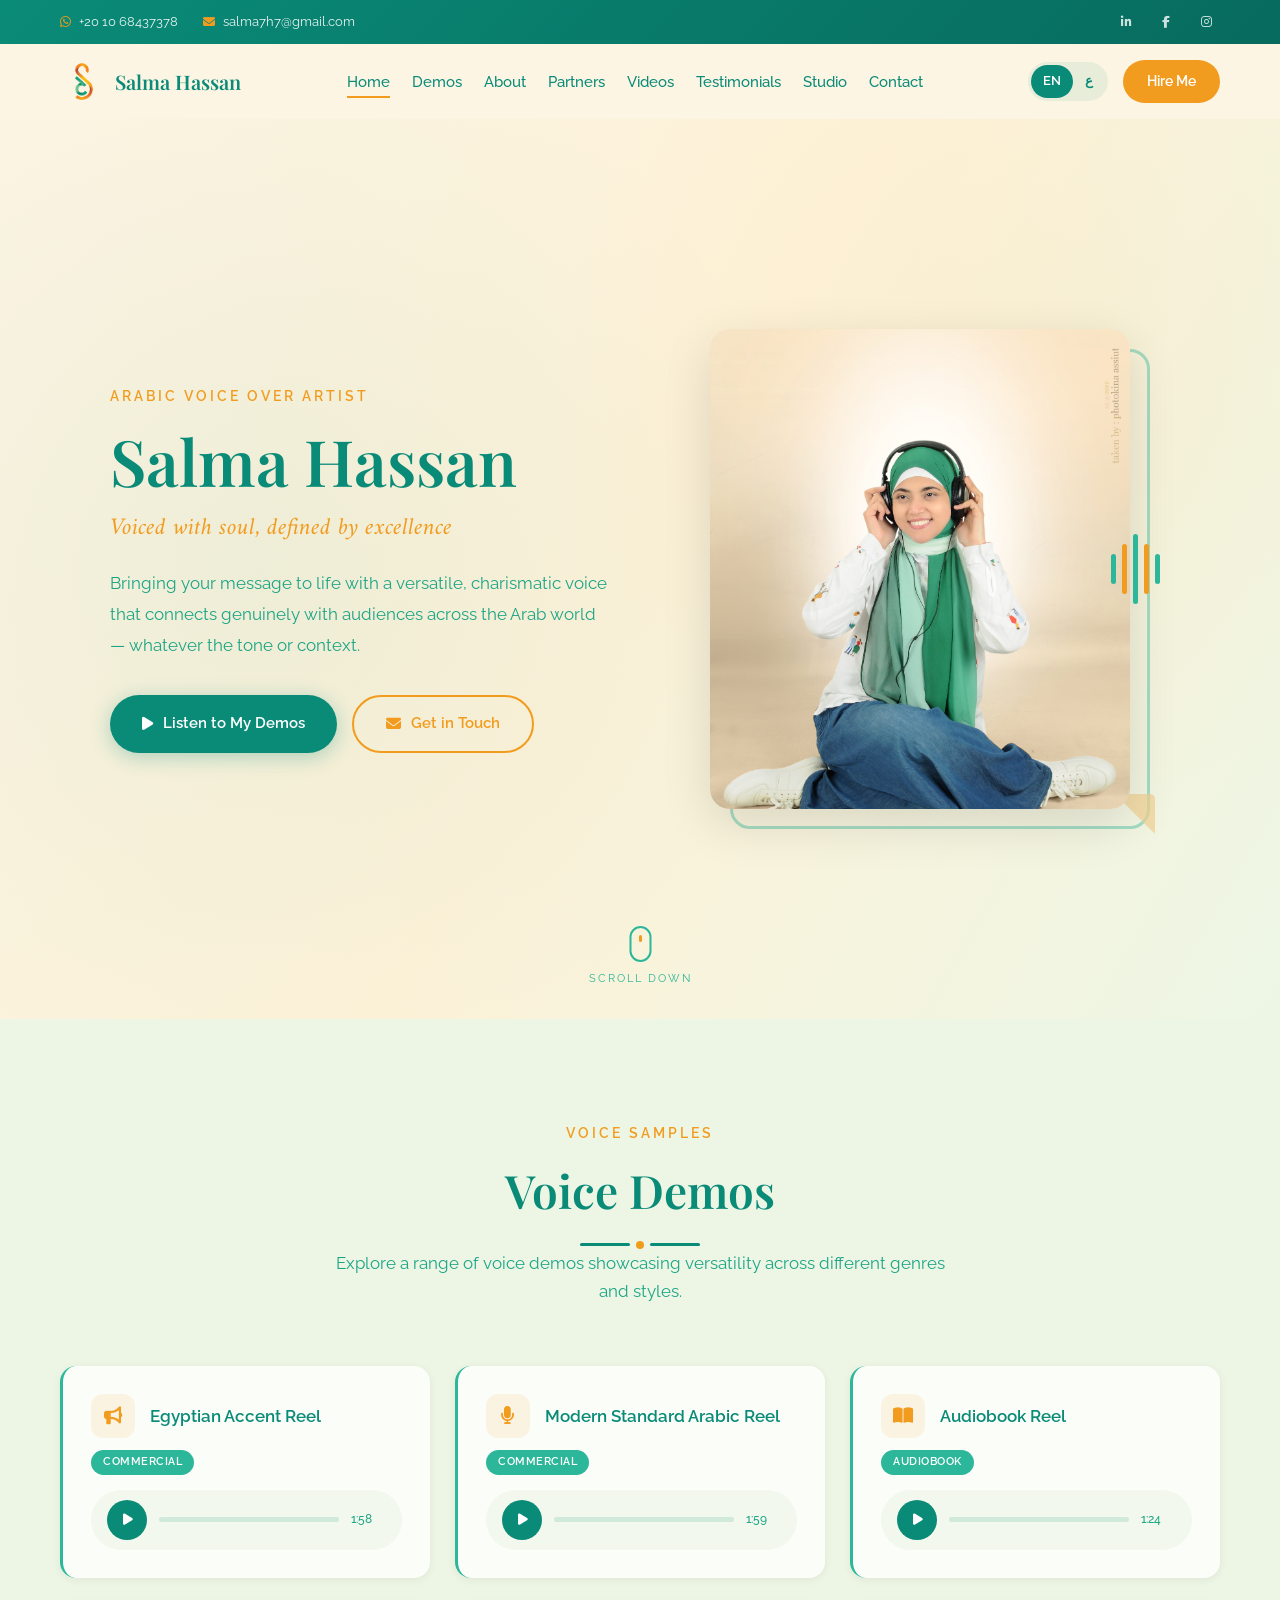
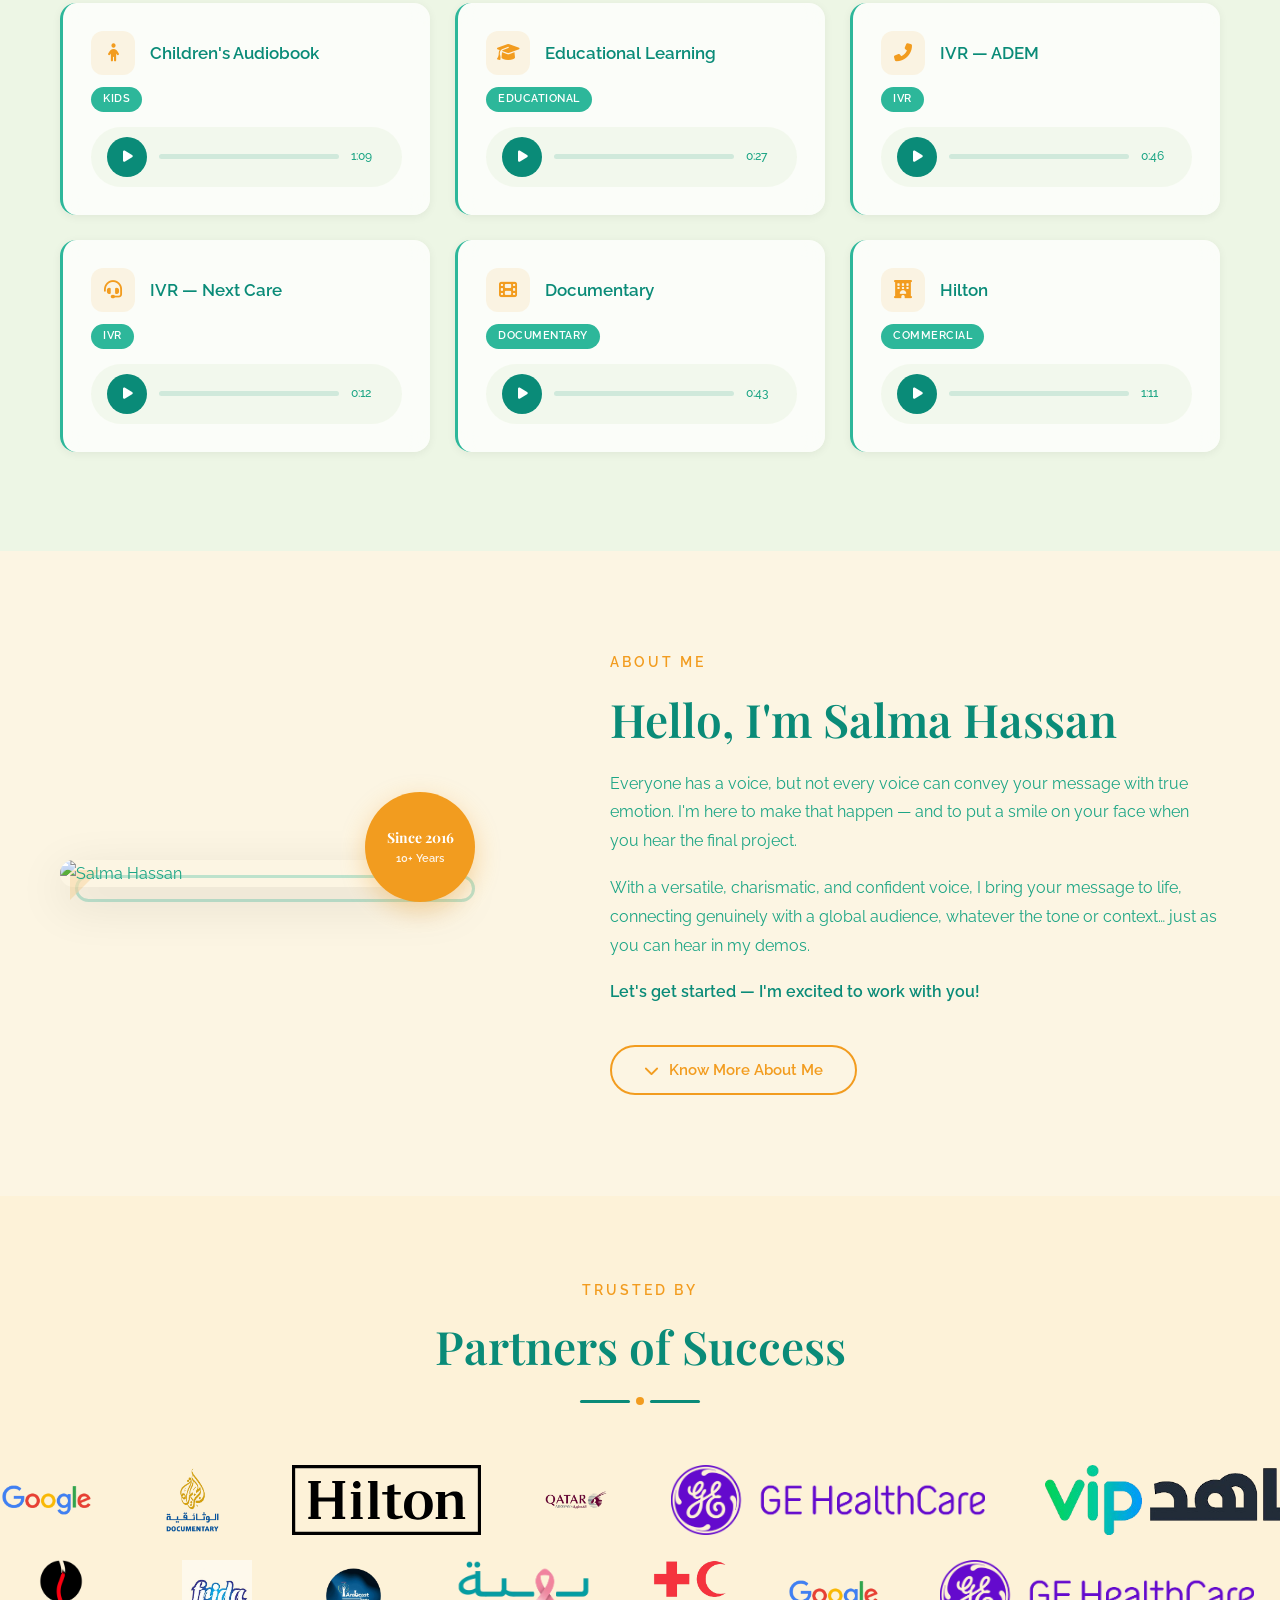
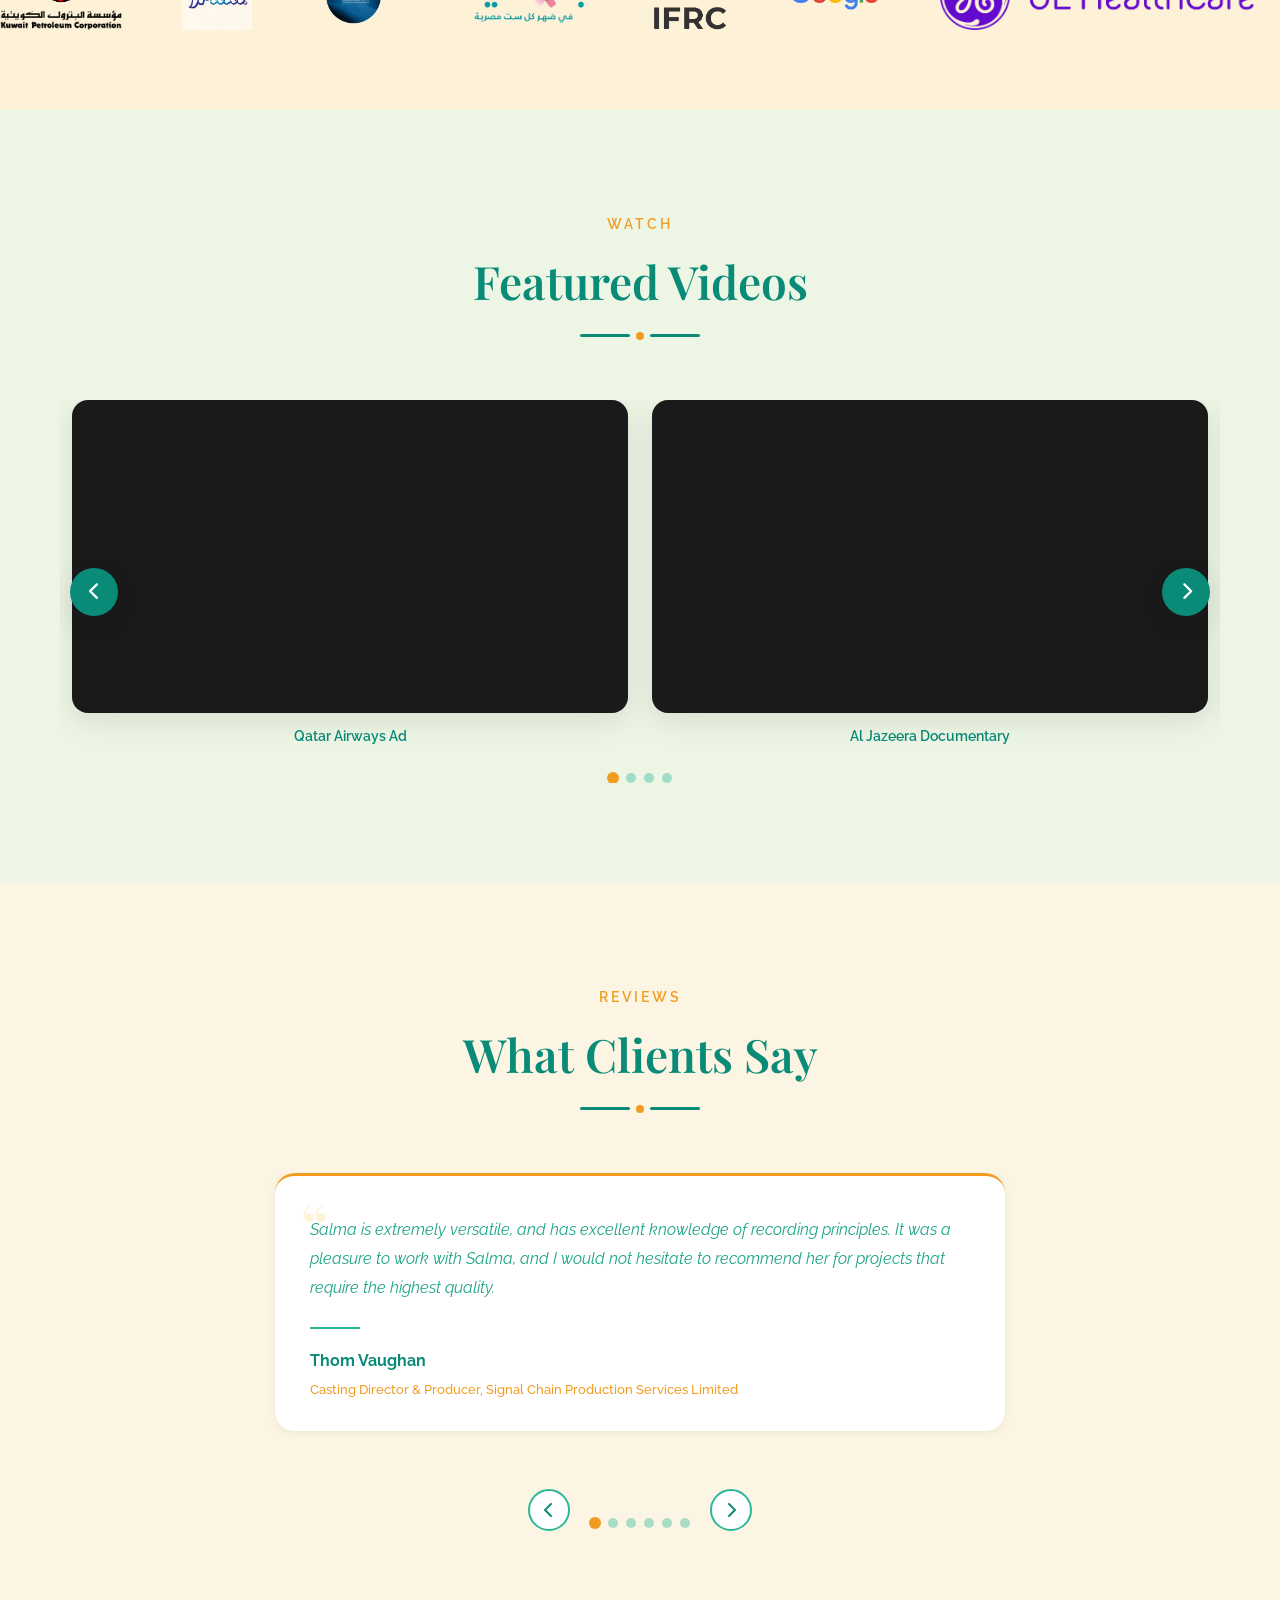
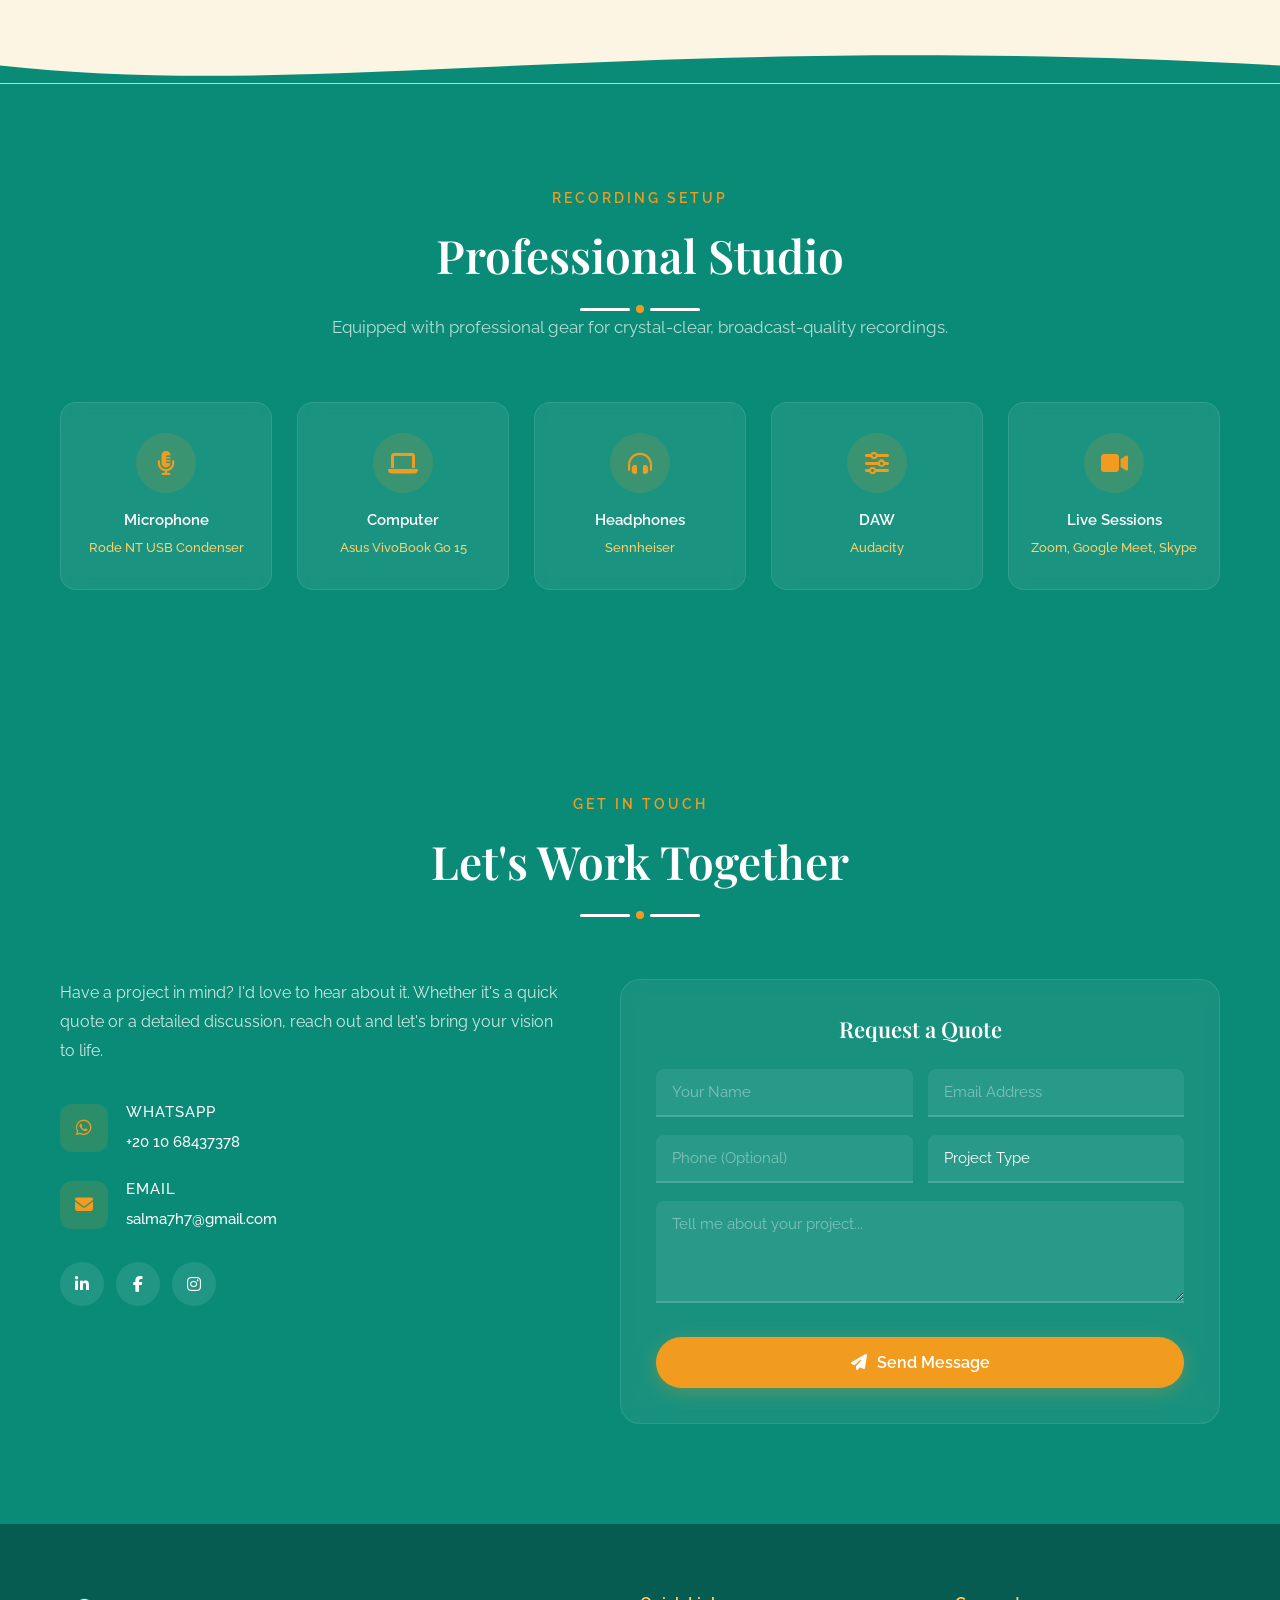
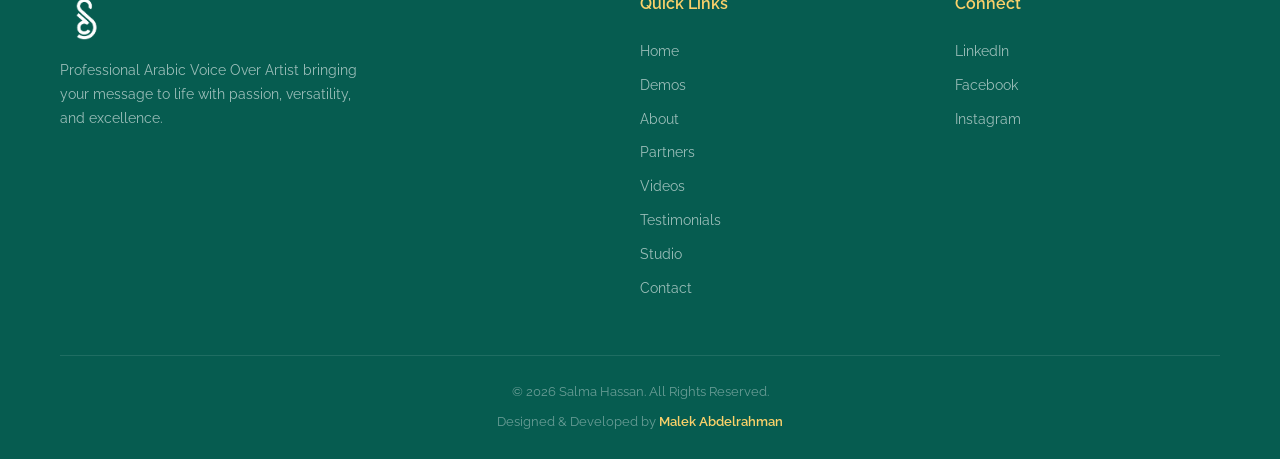
==== index.html @ ce965351 "Update partner logos display order and enhance marquee functionality for improved visual experience." ====
<!DOCTYPE html>
<html lang="en">
<head>
    <meta charset="UTF-8">
    <meta name="viewport" content="width=device-width, initial-scale=1.0">
    <title>Salma Hassan | Arabic Voice Over Artist</title>
    <meta name="description" content="Professional Arabic Voice Over Artist delivering versatile, charismatic recordings for commercials, audiobooks, IVR, e-learning, and more.">
    <link rel="icon" type="image/webp" href="Photos/Logos/Salma Hassan logo transparent webn.webp">
    <link rel="stylesheet" href="css/styles.css">
    <link rel="preconnect" href="https://fonts.googleapis.com">
    <link rel="preconnect" href="https://fonts.gstatic.com" crossorigin>
    <link href="https://fonts.googleapis.com/css2?family=Amiri:wght@400;700&family=Playfair+Display:ital,wght@0,400;0,500;0,600;0,700;1,400&family=Raleway:wght@300;400;500;600;700&display=swap" rel="stylesheet">
    <link rel="stylesheet" href="https://cdnjs.cloudflare.com/ajax/libs/font-awesome/6.5.1/css/all.min.css">
</head>
<body>

    <!-- Top Contact Bar -->
    <div class="top-bar">
        <div class="container top-bar-content">
            <div class="top-bar-left">
                <a href="https://wa.me/201068437378" target="_blank"><i class="fab fa-whatsapp"></i> +20 10 68437378</a>
                <a href="mailto:salma7h7@gmail.com"><i class="fas fa-envelope"></i> salma7h7@gmail.com</a>
            </div>
            <div class="top-bar-right">
                <a href="https://www.linkedin.com/in/salma-hassan-3964a21a2/" target="_blank" class="top-bar-social" aria-label="LinkedIn"><i class="fab fa-linkedin-in"></i></a>
                <a href="https://www.facebook.com/share/18Uwfep24c/" target="_blank" class="top-bar-social" aria-label="Facebook"><i class="fab fa-facebook-f"></i></a>
                <a href="https://www.instagram.com/salma.hassan.v.o?igsh=MW16YW9xbGtrcXVwOQ==" target="_blank" class="top-bar-social" aria-label="Instagram"><i class="fab fa-instagram"></i></a>
            </div>
        </div>
    </div>

    <!-- Navigation -->
    <nav class="navbar" id="navbar">
        <div class="nav-container">
            <a href="#home" class="nav-logo">
                <img src="Photos/Logos/Salma Hassan logo transparent webn.webp" alt="Salma Hassan Logo">
                <span class="nav-logo-name">Salma Hassan</span>
            </a>
            <ul class="nav-links" id="nav-links">
                <li><a href="#home" class="nav-link active">Home</a></li>
                <li><a href="#demos" class="nav-link">Demos</a></li>
                <li><a href="#about" class="nav-link">About</a></li>
                <li><a href="#partners" class="nav-link">Partners</a></li>
                <li><a href="#videos" class="nav-link">Videos</a></li>
                <li><a href="#testimonials" class="nav-link">Testimonials</a></li>
                <li><a href="#studio" class="nav-link">Studio</a></li>
                <li><a href="#contact" class="nav-link">Contact</a></li>
            </ul>
            <div class="nav-right">
                <div class="lang-toggle">
                    <a href="index.html" class="active">EN</a>
                    <a href="index-ar.html">ع</a>
                </div>
                <a href="#contact" class="nav-cta">Hire Me</a>
            </div>
            <button class="mobile-menu-btn" id="mobile-menu-btn" aria-label="Toggle menu">
                <span></span><span></span><span></span>
            </button>
        </div>
    </nav>

    <!-- Hero Section -->
    <section class="hero" id="home">
        <div class="hero-bg-pattern"></div>
        <div class="hero-content">
            <div class="hero-text">
                <p class="hero-subtitle">Arabic Voice Over Artist</p>
                <h1 class="hero-title">Salma Hassan</h1>
                <p class="hero-tagline">Voiced with soul, defined by excellence</p>
                <p class="hero-description">
                    Bringing your message to life with a versatile, charismatic voice that connects genuinely with audiences across the Arab world &mdash; whatever the tone or context.
                </p>
                <div class="hero-cta">
                    <a href="#demos" class="btn btn-primary"><i class="fas fa-play"></i> Listen to My Demos</a>
                    <a href="#contact" class="btn btn-secondary"><i class="fas fa-envelope"></i> Get in Touch</a>
                </div>
            </div>
            <div class="hero-visual">
                <div class="hero-image-container">
                    <div class="hero-photo-frame"></div>
                    <div class="hero-photo-wrapper">
                        <img src="Photos/Photo%20session%202021/Salma%202021%20(2).JPG" alt="Salma Hassan - Voice Over Artist" class="hero-photo">
                    </div>
                    <div class="wave-bars">
                        <div class="wave-bar"></div>
                        <div class="wave-bar"></div>
                        <div class="wave-bar"></div>
                        <div class="wave-bar"></div>
                        <div class="wave-bar"></div>
                    </div>
                </div>
            </div>
        </div>
        <div class="scroll-indicator">
            <div class="mouse"><div class="mouse-wheel"></div></div>
            <span>Scroll Down</span>
        </div>
    </section>

    <!-- Demos Section -->
    <section class="demos" id="demos">
        <div class="container">
            <div class="section-header">
                <span class="section-tag">Voice Samples</span>
                <h2 class="section-title">Voice Demos</h2>
                <div class="section-title-underline"><span class="line"></span><span class="dot"></span><span class="line"></span></div>
                <p class="section-description">Explore a range of voice demos showcasing versatility across different genres and styles.</p>
            </div>

            <div class="demos-grid">
                <!-- Egyptian Accent Reel -->
                <div class="demo-card animate-on-scroll">
                    <div class="demo-card-header">
                        <div class="demo-icon"><i class="fas fa-bullhorn"></i></div>
                        <h3>Egyptian Accent Reel</h3>
                    </div>
                    <span class="demo-tag">Commercial</span>
                    <div class="audio-player" data-src="Audios/Salma%20Hassan-Egyptian%20accent%20reel.mp3">
                        <button class="play-btn" aria-label="Play"><i class="fas fa-play"></i></button>
                        <div class="progress-container"><div class="progress-bar"></div></div>
                        <span class="duration">0:00</span>
                    </div>
                </div>

                <!-- Modern Standard Arabic Reel -->
                <div class="demo-card animate-on-scroll">
                    <div class="demo-card-header">
                        <div class="demo-icon"><i class="fas fa-microphone"></i></div>
                        <h3>Modern Standard Arabic Reel</h3>
                    </div>
                    <span class="demo-tag">Commercial</span>
                    <div class="audio-player" data-src="Audios/Salma%20Hassan-modern%20standard%20reel%20.mp3">
                        <button class="play-btn" aria-label="Play"><i class="fas fa-play"></i></button>
                        <div class="progress-container"><div class="progress-bar"></div></div>
                        <span class="duration">0:00</span>
                    </div>
                </div>

                <!-- Audiobook Reel -->
                <div class="demo-card animate-on-scroll">
                    <div class="demo-card-header">
                        <div class="demo-icon"><i class="fas fa-book-open"></i></div>
                        <h3>Audiobook Reel</h3>
                    </div>
                    <span class="demo-tag">Audiobook</span>
                    <div class="audio-player" data-src="Audios/audiobooks%20reel-100.mp3">
                        <button class="play-btn" aria-label="Play"><i class="fas fa-play"></i></button>
                        <div class="progress-container"><div class="progress-bar"></div></div>
                        <span class="duration">0:00</span>
                    </div>
                </div>

                <!-- Children's Audiobook -->
                <div class="demo-card animate-on-scroll">
                    <div class="demo-card-header">
                        <div class="demo-icon"><i class="fas fa-child"></i></div>
                        <h3>Children's Audiobook</h3>
                    </div>
                    <span class="demo-tag">Kids</span>
                    <div class="audio-player" data-src="Audios/Childrens%20Audiobook%20Demo.mp3">
                        <button class="play-btn" aria-label="Play"><i class="fas fa-play"></i></button>
                        <div class="progress-container"><div class="progress-bar"></div></div>
                        <span class="duration">0:00</span>
                    </div>
                </div>

                <!-- E-Learning -->
                <div class="demo-card animate-on-scroll">
                    <div class="demo-card-header">
                        <div class="demo-icon"><i class="fas fa-graduation-cap"></i></div>
                        <h3>Educational Learning</h3>
                    </div>
                    <span class="demo-tag">Educational</span>
                    <div class="audio-player" data-src="Audios/e.learning%20panda.mp3">
                        <button class="play-btn" aria-label="Play"><i class="fas fa-play"></i></button>
                        <div class="progress-container"><div class="progress-bar"></div></div>
                        <span class="duration">0:00</span>
                    </div>
                </div>

                <!-- IVR - ADEM -->
                <div class="demo-card animate-on-scroll">
                    <div class="demo-card-header">
                        <div class="demo-icon"><i class="fas fa-phone-alt"></i></div>
                        <h3>IVR &mdash; ADEM</h3>
                    </div>
                    <span class="demo-tag">IVR</span>
                    <div class="audio-player" data-src="Audios/adem%20ivr-A.mp3">
                        <button class="play-btn" aria-label="Play"><i class="fas fa-play"></i></button>
                        <div class="progress-container"><div class="progress-bar"></div></div>
                        <span class="duration">0:00</span>
                    </div>
                </div>

                <!-- IVR - Next Care -->
                <div class="demo-card animate-on-scroll">
                    <div class="demo-card-header">
                        <div class="demo-icon"><i class="fas fa-headset"></i></div>
                        <h3>IVR &mdash; Next Care</h3>
                    </div>
                    <span class="demo-tag">IVR</span>
                    <div class="audio-player" data-src="Audios/ivr%20next%20care.mp3">
                        <button class="play-btn" aria-label="Play"><i class="fas fa-play"></i></button>
                        <div class="progress-container"><div class="progress-bar"></div></div>
                        <span class="duration">0:00</span>
                    </div>
                </div>

                <!-- Documentary -->
                <div class="demo-card animate-on-scroll">
                    <div class="demo-card-header">
                        <div class="demo-icon"><i class="fas fa-film"></i></div>
                        <h3>Documentary</h3>
                    </div>
                    <span class="demo-tag">Documentary</span>
                    <div class="audio-player" data-src="Audios/Documentary.mp3">
                        <button class="play-btn" aria-label="Play"><i class="fas fa-play"></i></button>
                        <div class="progress-container"><div class="progress-bar"></div></div>
                        <span class="duration">0:00</span>
                    </div>
                </div>

                <!-- Hilton -->
                <div class="demo-card animate-on-scroll">
                    <div class="demo-card-header">
                        <div class="demo-icon"><i class="fas fa-hotel"></i></div>
                        <h3>Hilton</h3>
                    </div>
                    <span class="demo-tag">Commercial</span>
                    <div class="audio-player" data-src="Audios/Hilton.mp3">
                        <button class="play-btn" aria-label="Play"><i class="fas fa-play"></i></button>
                        <div class="progress-container"><div class="progress-bar"></div></div>
                        <span class="duration">0:00</span>
                    </div>
                </div>
            </div>
        </div>
    </section>

    <!-- About Section -->
    <section class="about" id="about">
        <div class="container">
            <div class="about-grid">
                <div class="about-image animate-on-scroll">
                    <div class="about-image-wrapper">
                        <div class="about-frame"></div>
                        <img src="Photos/Photo%20session%202021/Salma%202021%20(1).JPG" alt="Salma Hassan" class="about-photo">
                        <div class="experience-badge">
                            <span class="years">Since 2016</span>
                            <span class="text">10+ Years</span>
                        </div>
                    </div>
                </div>
                <div class="about-content animate-on-scroll">
                    <span class="section-tag">About Me</span>
                    <h2 class="section-title">Hello, I'm Salma Hassan</h2>
                    <p class="about-text">
                        Everyone has a voice, but not every voice can convey your message with true emotion. I'm here to make that happen &mdash; and to put a smile on your face when you hear the final project.
                    </p>
                    <p class="about-text">
                        With a versatile, charismatic, and confident voice, I bring your message to life, connecting genuinely with a global audience, whatever the tone or context&hellip; just as you can hear in my demos.
                    </p>
                    <p class="about-text" style="font-weight:600; color: var(--teal-dark);">
                        Let's get started &mdash; I'm excited to work with you!
                    </p>

                    <div class="about-more-content">
                        <p class="about-text">
                            Hello! Thanks for stopping by. Let me share a little about my journey in Voice Over.
                        </p>
                        <p class="about-text">
                            For me, voiceover has never been just a job &mdash; it's been a passion and obsession since childhood. I practiced everywhere: at home, at school, on the street talking to myself, imagining reading ad scripts, or being a news anchor.
                        </p>
                        <p class="about-text">
                            Over the years, I took deliberate steps to turn my passion into a profession. Despite challenges, in 2016 I finally made it &mdash; my passion became my full-time career, and I began my journey as a professional voiceover artist.
                        </p>
                        <p class="about-text">
                            Since then, I've worked on a wide range of projects, including advertisements, audiobooks, TTS, IVR, animation, e-learning, and more. I've had the honor of collaborating with major international and local brands &mdash; and the journey continues!
                        </p>
                        <p class="about-text">
                            When we collaborate, you can trust that every project is crafted with passion and love, because what we do with heart is always the best.
                        </p>
                    </div>

                    <button class="btn btn-secondary btn-know-more">
                        <i class="fas fa-chevron-down"></i>
                        <span>Know More About Me</span>
                    </button>
                </div>
            </div>
        </div>
    </section>

    <!-- Partners Section -->
    <section class="partners" id="partners">
        <div class="container">
            <div class="section-header">
                <span class="section-tag">Trusted By</span>
                <h2 class="section-title">Partners of Success</h2>
                <div class="section-title-underline"><span class="line"></span><span class="dot"></span><span class="line"></span></div>
            </div>
        </div>
        <div class="partners-track-wrapper">
            <div class="partners-track">
                <img src="Photos/Partners%20Logos/google.png" alt="Google" class="partner-logo">
                <img src="Photos/Partners%20Logos/al-jazeera-documentary-logo.png" alt="Al Jazeera" class="partner-logo">
                <img src="Photos/Partners%20Logos/Hilton_Worldwide_logo.svg" alt="Hilton" class="partner-logo">
                <img src="Photos/Partners%20Logos/qatar%20airway.png" alt="Qatar Airways" class="partner-logo">
                <img src="Photos/Partners%20Logos/GE_HealthCare_logo_2023.png" alt="GE HealthCare" class="partner-logo">
                <img src="Photos/Partners%20Logos/shahid%20vip.png" alt="Shahid VIP" class="partner-logo">
                <img src="Photos/Partners%20Logos/storytel.png" alt="Storytel" class="partner-logo">
                <img src="Photos/Partners%20Logos/IFRC_logo_2020.png" alt="IFRC" class="partner-logo">
                <img src="Photos/Partners%20Logos/Cemex_logo.svg.png" alt="Cemex" class="partner-logo">
                <img src="Photos/Partners%20Logos/Kuwait_Petroleum_Corporation_Logo.svg.png" alt="Kuwait Petroleum" class="partner-logo">
                <img src="Photos/Partners%20Logos/Jarir_Bookstore_Logo.svg.png" alt="Jarir Bookstore" class="partner-logo">
                <img src="Photos/Partners%20Logos/saudi%20germany%20hospital.png" alt="Saudi German Hospital" class="partner-logo">
                <img src="Photos/Partners%20Logos/baheya.webp" alt="Baheya" class="partner-logo">
                <img src="Photos/Partners%20Logos/frida.png" alt="Frida" class="partner-logo">
                <img src="Photos/Partners%20Logos/noory-books-promo-code-logo-png-new.png" alt="Noory Books" class="partner-logo">
                <img src="Photos/Partners%20Logos/abgad.jpg" alt="ABGAD" class="partner-logo">
                <img src="Photos/Partners%20Logos/Alburouj.jpeg" alt="Al Burouj" class="partner-logo">
                <img src="Photos/Partners%20Logos/Aliaa.png" alt="Aliaa" class="partner-logo">
                <img src="Photos/Partners%20Logos/Arabcast.png" alt="Arabcast" class="partner-logo">
                <!-- Duplicate for seamless loop -->
                <img src="Photos/Partners%20Logos/google.png" alt="Google" class="partner-logo">
                <img src="Photos/Partners%20Logos/al-jazeera-documentary-logo.png" alt="Al Jazeera" class="partner-logo">
                <img src="Photos/Partners%20Logos/Hilton_Worldwide_logo.svg" alt="Hilton" class="partner-logo">
                <img src="Photos/Partners%20Logos/qatar%20airway.png" alt="Qatar Airways" class="partner-logo">
                <img src="Photos/Partners%20Logos/GE_HealthCare_logo_2023.png" alt="GE HealthCare" class="partner-logo">
                <img src="Photos/Partners%20Logos/shahid%20vip.png" alt="Shahid VIP" class="partner-logo">
                <img src="Photos/Partners%20Logos/storytel.png" alt="Storytel" class="partner-logo">
                <img src="Photos/Partners%20Logos/IFRC_logo_2020.png" alt="IFRC" class="partner-logo">
                <img src="Photos/Partners%20Logos/Cemex_logo.svg.png" alt="Cemex" class="partner-logo">
                <img src="Photos/Partners%20Logos/Kuwait_Petroleum_Corporation_Logo.svg.png" alt="Kuwait Petroleum" class="partner-logo">
                <img src="Photos/Partners%20Logos/Jarir_Bookstore_Logo.svg.png" alt="Jarir Bookstore" class="partner-logo">
                <img src="Photos/Partners%20Logos/saudi%20germany%20hospital.png" alt="Saudi German Hospital" class="partner-logo">
                <img src="Photos/Partners%20Logos/baheya.webp" alt="Baheya" class="partner-logo">
                <img src="Photos/Partners%20Logos/frida.png" alt="Frida" class="partner-logo">
                <img src="Photos/Partners%20Logos/noory-books-promo-code-logo-png-new.png" alt="Noory Books" class="partner-logo">
                <img src="Photos/Partners%20Logos/abgad.jpg" alt="ABGAD" class="partner-logo">
                <img src="Photos/Partners%20Logos/Alburouj.jpeg" alt="Al Burouj" class="partner-logo">
                <img src="Photos/Partners%20Logos/Aliaa.png" alt="Aliaa" class="partner-logo">
                <img src="Photos/Partners%20Logos/Arabcast.png" alt="Arabcast" class="partner-logo">
            </div>
        </div>
        <div class="partners-track-wrapper" style="margin-top:25px;">
            <div class="partners-track partners-track-reverse">
                <!-- Rotated order so both rows show different logos at once -->
                <img src="Photos/Partners%20Logos/Cemex_logo.svg.png" alt="Cemex" class="partner-logo">
                <img src="Photos/Partners%20Logos/Kuwait_Petroleum_Corporation_Logo.svg.png" alt="Kuwait Petroleum" class="partner-logo">
                <img src="Photos/Partners%20Logos/Jarir_Bookstore_Logo.svg.png" alt="Jarir Bookstore" class="partner-logo">
                <img src="Photos/Partners%20Logos/saudi%20germany%20hospital.png" alt="Saudi German Hospital" class="partner-logo">
                <img src="Photos/Partners%20Logos/baheya.webp" alt="Baheya" class="partner-logo">
                <img src="Photos/Partners%20Logos/frida.png" alt="Frida" class="partner-logo">
                <img src="Photos/Partners%20Logos/noory-books-promo-code-logo-png-new.png" alt="Noory Books" class="partner-logo">
                <img src="Photos/Partners%20Logos/abgad.jpg" alt="ABGAD" class="partner-logo">
                <img src="Photos/Partners%20Logos/Alburouj.jpeg" alt="Al Burouj" class="partner-logo">
                <img src="Photos/Partners%20Logos/Aliaa.png" alt="Aliaa" class="partner-logo">
                <img src="Photos/Partners%20Logos/Arabcast.png" alt="Arabcast" class="partner-logo">
                <img src="Photos/Partners%20Logos/google.png" alt="Google" class="partner-logo">
                <img src="Photos/Partners%20Logos/al-jazeera-documentary-logo.png" alt="Al Jazeera" class="partner-logo">
                <img src="Photos/Partners%20Logos/Hilton_Worldwide_logo.svg" alt="Hilton" class="partner-logo">
                <img src="Photos/Partners%20Logos/qatar%20airway.png" alt="Qatar Airways" class="partner-logo">
                <img src="Photos/Partners%20Logos/GE_HealthCare_logo_2023.png" alt="GE HealthCare" class="partner-logo">
                <img src="Photos/Partners%20Logos/shahid%20vip.png" alt="Shahid VIP" class="partner-logo">
                <img src="Photos/Partners%20Logos/storytel.png" alt="Storytel" class="partner-logo">
                <img src="Photos/Partners%20Logos/IFRC_logo_2020.png" alt="IFRC" class="partner-logo">
                <!-- Duplicate -->
                <img src="Photos/Partners%20Logos/Cemex_logo.svg.png" alt="Cemex" class="partner-logo">
                <img src="Photos/Partners%20Logos/Kuwait_Petroleum_Corporation_Logo.svg.png" alt="Kuwait Petroleum" class="partner-logo">
                <img src="Photos/Partners%20Logos/Jarir_Bookstore_Logo.svg.png" alt="Jarir Bookstore" class="partner-logo">
                <img src="Photos/Partners%20Logos/saudi%20germany%20hospital.png" alt="Saudi German Hospital" class="partner-logo">
                <img src="Photos/Partners%20Logos/baheya.webp" alt="Baheya" class="partner-logo">
                <img src="Photos/Partners%20Logos/frida.png" alt="Frida" class="partner-logo">
                <img src="Photos/Partners%20Logos/noory-books-promo-code-logo-png-new.png" alt="Noory Books" class="partner-logo">
                <img src="Photos/Partners%20Logos/abgad.jpg" alt="ABGAD" class="partner-logo">
                <img src="Photos/Partners%20Logos/Alburouj.jpeg" alt="Al Burouj" class="partner-logo">
                <img src="Photos/Partners%20Logos/Aliaa.png" alt="Aliaa" class="partner-logo">
                <img src="Photos/Partners%20Logos/Arabcast.png" alt="Arabcast" class="partner-logo">
                <img src="Photos/Partners%20Logos/google.png" alt="Google" class="partner-logo">
                <img src="Photos/Partners%20Logos/al-jazeera-documentary-logo.png" alt="Al Jazeera" class="partner-logo">
                <img src="Photos/Partners%20Logos/Hilton_Worldwide_logo.svg" alt="Hilton" class="partner-logo">
                <img src="Photos/Partners%20Logos/qatar%20airway.png" alt="Qatar Airways" class="partner-logo">
                <img src="Photos/Partners%20Logos/GE_HealthCare_logo_2023.png" alt="GE HealthCare" class="partner-logo">
                <img src="Photos/Partners%20Logos/shahid%20vip.png" alt="Shahid VIP" class="partner-logo">
                <img src="Photos/Partners%20Logos/storytel.png" alt="Storytel" class="partner-logo">
                <img src="Photos/Partners%20Logos/IFRC_logo_2020.png" alt="IFRC" class="partner-logo">
            </div>
        </div>
    </section>

    <!-- Videos Section -->
    <section class="videos" id="videos">
        <div class="container">
            <div class="section-header">
                <span class="section-tag">Watch</span>
                <h2 class="section-title">Featured Videos</h2>
                <div class="section-title-underline"><span class="line"></span><span class="dot"></span><span class="line"></span></div>
            </div>

            <div class="video-carousel">
                <div class="video-carousel-track">
                    <div class="video-slide">
                        <div class="video-wrapper"><iframe src="https://www.youtube.com/embed/AIhhcnn_bWg" title="Qatar Airways Ad" allow="accelerometer; autoplay; clipboard-write; encrypted-media; gyroscope; picture-in-picture" allowfullscreen></iframe></div>
                        <p class="video-title">Qatar Airways Ad</p>
                    </div>
                    <div class="video-slide">
                        <div class="video-wrapper"><iframe src="https://www.youtube.com/embed/2ky1parJb24" title="Al Jazeera Documentary" allow="accelerometer; autoplay; clipboard-write; encrypted-media; gyroscope; picture-in-picture" allowfullscreen></iframe></div>
                        <p class="video-title">Al Jazeera Documentary</p>
                    </div>
                    <div class="video-slide">
                        <div class="video-wrapper"><iframe src="https://www.youtube.com/embed/jszeJOA5jzE" title="Egypt Healthcare Ad" allow="accelerometer; autoplay; clipboard-write; encrypted-media; gyroscope; picture-in-picture" allowfullscreen></iframe></div>
                        <p class="video-title">Egypt Healthcare Ad</p>
                    </div>
                    <div class="video-slide">
                        <div class="video-wrapper"><iframe src="https://www.youtube.com/embed/BLI_-acqqZc" title="Saudi German Hospital Ad" allow="accelerometer; autoplay; clipboard-write; encrypted-media; gyroscope; picture-in-picture" allowfullscreen></iframe></div>
                        <p class="video-title">Saudi German Hospital Ad</p>
                    </div>
                    <div class="video-slide">
                        <div class="video-wrapper"><iframe src="https://www.youtube.com/embed/0G9-hmQoW1c" title="Frida Ad" allow="accelerometer; autoplay; clipboard-write; encrypted-media; gyroscope; picture-in-picture" allowfullscreen></iframe></div>
                        <p class="video-title">Frida Ad</p>
                    </div>
                    <div class="video-slide">
                        <div class="video-wrapper"><iframe src="https://www.youtube.com/embed/zfyzoABon4I" title="CEMEX Ad" allow="accelerometer; autoplay; clipboard-write; encrypted-media; gyroscope; picture-in-picture" allowfullscreen></iframe></div>
                        <p class="video-title">CEMEX Ad</p>
                    </div>
                    <div class="video-slide">
                        <div class="video-wrapper"><iframe src="https://www.youtube.com/embed/lE1j2lV2Thk" title="Bahia Org. Ad" allow="accelerometer; autoplay; clipboard-write; encrypted-media; gyroscope; picture-in-picture" allowfullscreen></iframe></div>
                        <p class="video-title">Bahia Org. Ad</p>
                    </div>
                    <div class="video-slide">
                        <div class="video-wrapper"><iframe src="https://www.youtube.com/embed/GdQX8XdrbKg" title="Noor in Tayebeen Village" allow="accelerometer; autoplay; clipboard-write; encrypted-media; gyroscope; picture-in-picture" allowfullscreen></iframe></div>
                        <p class="video-title">Noor in Tayebeen Village</p>
                    </div>
                </div>
                <button class="carousel-arrow prev" aria-label="Previous"><i class="fas fa-chevron-left"></i></button>
                <button class="carousel-arrow next" aria-label="Next"><i class="fas fa-chevron-right"></i></button>
                <div class="carousel-dots"></div>
            </div>
        </div>
    </section>

    <!-- Testimonials Section -->
    <section class="testimonials" id="testimonials">
        <div class="container">
            <div class="section-header">
                <span class="section-tag">Reviews</span>
                <h2 class="section-title">What Clients Say</h2>
                <div class="section-title-underline"><span class="line"></span><span class="dot"></span><span class="line"></span></div>
            </div>

            <div class="testimonial-carousel">
                <div class="testimonial-track">
                    <div class="testimonial-slide">
                        <div class="testimonial-card">
                            <span class="testimonial-quote">&ldquo;</span>
                            <p class="testimonial-text">Salma is extremely versatile, and has excellent knowledge of recording principles. It was a pleasure to work with Salma, and I would not hesitate to recommend her for projects that require the highest quality.</p>
                            <div class="testimonial-divider"></div>
                            <p class="testimonial-author">Thom Vaughan</p>
                            <p class="testimonial-role">Casting Director &amp; Producer, Signal Chain Production Services Limited</p>
                        </div>
                    </div>
                    <div class="testimonial-slide">
                        <div class="testimonial-card">
                            <span class="testimonial-quote">&ldquo;</span>
                            <p class="testimonial-text">I had the pleasure of working with Miss Salma Hassan on an extensive Arabic voiceover project. Salma showed a fantastic professional approach to this high calibre project. She was always on time, always well prepared. I can wholeheartedly recommend Salma for any voice over projects.</p>
                            <div class="testimonial-divider"></div>
                            <p class="testimonial-author">Camilla Grevstad Laxton</p>
                            <p class="testimonial-role">Company Director &amp; Audio Producer</p>
                        </div>
                    </div>
                    <div class="testimonial-slide">
                        <div class="testimonial-card">
                            <span class="testimonial-quote">&ldquo;</span>
                            <p class="testimonial-text">Working with Salma is a true luxury within reach. She recorded projects for us for the Hilton Hotels Business Program, and other well known brands, and her level of professionalism and commitment has been excellent. Her performances are always fast, flawless, and of high vocal and technical quality. Working with Salma is synonymous with success!</p>
                            <div class="testimonial-divider"></div>
                            <p class="testimonial-author">Dani Carrasco</p>
                            <p class="testimonial-role">CEO at DVO</p>
                        </div>
                    </div>
                    <div class="testimonial-slide">
                        <div class="testimonial-card">
                            <span class="testimonial-quote">&ldquo;</span>
                            <p class="testimonial-text">We had a wonderful and special experience with the creative narrator Salma Hassan. Salma is distinguished by professional and high service, splendid performance, the beauty of voice and quality, the ability to change voices, and interesting interaction with texts.</p>
                            <div class="testimonial-divider"></div>
                            <p class="testimonial-author">Abbas Abbas</p>
                            <p class="testimonial-role">Founder &amp; General Manager, Arab Cast Library</p>
                        </div>
                    </div>
                    <div class="testimonial-slide">
                        <div class="testimonial-card">
                            <span class="testimonial-quote">&ldquo;</span>
                            <p class="testimonial-text">I'm very pleased to work with a great voice over talent such as Salma. She is very professional with an amazing voice. I'm completely satisfied with the final output.</p>
                            <div class="testimonial-divider"></div>
                            <p class="testimonial-author">Mohammed Kamal</p>
                            <p class="testimonial-role">CEO &amp; Founder, Creatova</p>
                        </div>
                    </div>
                    <div class="testimonial-slide">
                        <div class="testimonial-card">
                            <span class="testimonial-quote">&ldquo;</span>
                            <p class="testimonial-text">She is always on time, with her unending enthusiasm, her passion rising like the waves of the sea. Salma is very professional and committed, I worked with her more than once, and she never let me down either in quality or timing.</p>
                            <div class="testimonial-divider"></div>
                            <p class="testimonial-author">Mahmoud Juma Al-Areni</p>
                            <p class="testimonial-role">Advertising Writer &amp; Director</p>
                        </div>
                    </div>
                </div>
            </div>
            <div class="testimonial-nav">
                <button class="testimonial-arrow prev-test" aria-label="Previous"><i class="fas fa-chevron-left"></i></button>
                <div class="carousel-dots"></div>
                <button class="testimonial-arrow next-test" aria-label="Next"><i class="fas fa-chevron-right"></i></button>
            </div>
        </div>
    </section>

    <!-- Studio Section -->
    <svg class="wave-divider" viewBox="0 0 1440 60" preserveAspectRatio="none" xmlns="http://www.w3.org/2000/svg"><path d="M0,40 C360,80 720,0 1440,40 L1440,60 L0,60 Z" fill="#0A8B78"/></svg>
    <section class="studio" id="studio">
        <div class="container">
            <div class="section-header">
                <span class="section-tag">Recording Setup</span>
                <h2 class="section-title">Professional Studio</h2>
                <div class="section-title-underline"><span class="line" style="background:var(--white)"></span><span class="dot"></span><span class="line" style="background:var(--white)"></span></div>
                <p class="section-description">Equipped with professional gear for crystal-clear, broadcast-quality recordings.</p>
            </div>
            <div class="studio-grid">
                <div class="studio-card animate-on-scroll">
                    <div class="studio-card-icon"><i class="fas fa-microphone-alt"></i></div>
                    <h4>Microphone</h4>
                    <p>Rode NT USB Condenser</p>
                </div>
                <div class="studio-card animate-on-scroll">
                    <div class="studio-card-icon"><i class="fas fa-laptop"></i></div>
                    <h4>Computer</h4>
                    <p>Asus VivoBook Go 15</p>
                </div>
                <div class="studio-card animate-on-scroll">
                    <div class="studio-card-icon"><i class="fas fa-headphones-alt"></i></div>
                    <h4>Headphones</h4>
                    <p>Sennheiser</p>
                </div>
                <div class="studio-card animate-on-scroll">
                    <div class="studio-card-icon"><i class="fas fa-sliders-h"></i></div>
                    <h4>DAW</h4>
                    <p>Audacity</p>
                </div>
                <div class="studio-card animate-on-scroll">
                    <div class="studio-card-icon"><i class="fas fa-video"></i></div>
                    <h4>Live Sessions</h4>
                    <p>Zoom, Google Meet, Skype</p>
                </div>
            </div>
        </div>
    </section>
    <!-- Contact Section -->
    <section class="contact" id="contact">
        <div class="container">
            <div class="section-header">
                <span class="section-tag">Get in Touch</span>
                <h2 class="section-title">Let's Work Together</h2>
                <div class="section-title-underline"><span class="line" style="background:var(--white)"></span><span class="dot"></span><span class="line" style="background:var(--white)"></span></div>
            </div>
            <div class="contact-grid">
                <div class="contact-info animate-on-scroll">
                    <p class="contact-intro">Have a project in mind? I'd love to hear about it. Whether it's a quick quote or a detailed discussion, reach out and let's bring your vision to life.</p>
                    <div class="contact-item">
                        <div class="contact-icon"><i class="fab fa-whatsapp"></i></div>
                        <div>
                            <p class="contact-item-label">WhatsApp</p>
                            <a href="https://wa.me/201068437378" target="_blank">+20 10 68437378</a>
                        </div>
                    </div>
                    <div class="contact-item">
                        <div class="contact-icon"><i class="fas fa-envelope"></i></div>
                        <div>
                            <p class="contact-item-label">Email</p>
                            <a href="mailto:salma7h7@gmail.com">salma7h7@gmail.com</a>
                        </div>
                    </div>
                    <div class="contact-social">
                        <a href="https://www.linkedin.com/in/salma-hassan-3964a21a2/" target="_blank" class="contact-social-link" aria-label="LinkedIn"><i class="fab fa-linkedin-in"></i></a>
                        <a href="https://www.facebook.com/share/18Uwfep24c/" target="_blank" class="contact-social-link" aria-label="Facebook"><i class="fab fa-facebook-f"></i></a>
                        <a href="https://www.instagram.com/salma.hassan.v.o?igsh=MW16YW9xbGtrcXVwOQ==" target="_blank" class="contact-social-link" aria-label="Instagram"><i class="fab fa-instagram"></i></a>
                    </div>
                </div>

                <div class="contact-form-container animate-on-scroll">
                    <form class="contact-form" id="contact-form" action="https://formspree.io/f/YOUR_ENDPOINT_ID" method="POST">
                        <h3>Request a Quote</h3>
                        <div class="form-row">
                            <div class="form-group">
                                <input type="text" name="name" required placeholder="Your Name">
                            </div>
                            <div class="form-group">
                                <input type="email" name="email" required placeholder="Email Address">
                            </div>
                        </div>
                        <div class="form-row">
                            <div class="form-group">
                                <input type="tel" name="phone" placeholder="Phone (Optional)">
                            </div>
                            <div class="form-group">
                                <select name="project-type" required>
                                    <option value="" disabled selected>Project Type</option>
                                    <option value="Commercial">Commercial</option>
                                    <option value="Audiobook">Audiobook</option>
                                    <option value="IVR">IVR / Phone System</option>
                                    <option value="E-Learning">E-Learning</option>
                                    <option value="Animation">Animation / Dubbing</option>
                                    <option value="Documentary">Documentary</option>
                                    <option value="Other">Other</option>
                                </select>
                            </div>
                        </div>
                        <div class="form-group">
                            <textarea name="message" rows="4" required placeholder="Tell me about your project..."></textarea>
                        </div>
                        <input type="text" name="_gotcha" style="display:none">
                        <input type="hidden" name="_subject" value="New Quote Request from Salma Hassan Portfolio">
                        <input type="hidden" name="_next" value="?success=true">
                        <button type="submit" class="btn btn-orange">
                            <i class="fas fa-paper-plane"></i> Send Message
                        </button>
                    </form>
                </div>
            </div>
        </div>
    </section>

    <!-- Footer -->
    <footer class="footer">
        <div class="container">
            <div class="footer-content">
                <div class="footer-brand">
                    <img src="Photos/Logos/Salma Hassan logo transparent webn.webp" alt="Salma Hassan Logo">
                    <p>Professional Arabic Voice Over Artist bringing your message to life with passion, versatility, and excellence.</p>
                </div>
                <div class="footer-links">
                    <h4>Quick Links</h4>
                    <ul>
                        <li><a href="#home">Home</a></li>
                        <li><a href="#demos">Demos</a></li>
                        <li><a href="#about">About</a></li>
                        <li><a href="#partners">Partners</a></li>
                        <li><a href="#videos">Videos</a></li>
                        <li><a href="#testimonials">Testimonials</a></li>
                        <li><a href="#studio">Studio</a></li>
                        <li><a href="#contact">Contact</a></li>
                    </ul>
                </div>
                <div class="footer-links">
                    <h4>Connect</h4>
                    <ul>
                        <li><a href="https://www.linkedin.com/in/salma-hassan-3964a21a2/" target="_blank">LinkedIn</a></li>
                        <li><a href="https://www.facebook.com/share/18Uwfep24c/" target="_blank">Facebook</a></li>
                        <li><a href="https://www.instagram.com/salma.hassan.v.o?igsh=MW16YW9xbGtrcXVwOQ==" target="_blank">Instagram</a></li>
                    </ul>
                </div>
            </div>
            <div class="footer-bottom">
                <p>&copy; 2026 Salma Hassan. All Rights Reserved.</p>
                <p class="footer-credit">Designed &amp; Developed by <a href="https://malek-abdelrahman-hassan.github.io/" target="_blank">Malek Abdelrahman</a></p>
            </div>
        </div>
    </footer>

    <script src="js/script.js"></script>
</body>
</html>
---- css/styles.css ----
/* ===================================
   Salma Hassan - Voice Over Portfolio
   Color Theme: Teal & Orange
   =================================== */

:root {
    --teal-dark: #0A8B78;
    --teal-mid: #1CA585;
    --teal-light: #2DB79A;
    --orange-dark: #D46F1D;
    --orange-mid: #F29C1F;
    --orange-light: #FBD16A;
    --bg-cream: #FCF5E3;
    --bg-mint: #EDF6E5;
    --bg-sand: #FDF2D8;
    --white: #FFFFFF;
    --text-dark: #1A1A1A;
    --footer-dark: #065c50;
    --teal-darker: #076b5e;

    --gradient-teal: linear-gradient(135deg, #0A8B78 0%, #1CA585 50%, #2DB79A 100%);
    --gradient-orange: linear-gradient(135deg, #D46F1D 0%, #F29C1F 100%);
    --gradient-page: linear-gradient(120deg, #FCF5E3, #FDF2D8, #EDF6E5);

    --font-heading: 'Playfair Display', serif;
    --font-body: 'Raleway', sans-serif;

    --section-padding: 100px 0;
    --container-width: 1200px;
    --transition-fast: 0.2s ease;
    --transition: 0.3s ease;
    --transition-slow: 0.5s ease;
    --shadow-sm: 0 2px 10px rgba(0,0,0,0.06);
    --shadow-md: 0 8px 30px rgba(0,0,0,0.1);
    --shadow-lg: 0 15px 50px rgba(0,0,0,0.12);
}

/* Reset */
*, *::before, *::after { margin: 0; padding: 0; box-sizing: border-box; }
html {
    scroll-behavior: smooth;
    scroll-padding-top: 95px;
}
section[id] { scroll-margin-top: 95px; }

body {
    font-family: var(--font-body);
    font-size: 16px;
    line-height: 1.7;
    color: var(--teal-mid);
    background: var(--bg-cream);
    overflow-x: hidden;
}

h1, h2, h3, h4, h5, h6 {
    font-family: var(--font-heading);
    font-weight: 600;
    line-height: 1.3;
    color: var(--teal-dark);
}

a { text-decoration: none; color: inherit; transition: var(--transition); }
ul { list-style: none; }
img { max-width: 100%; height: auto; display: block; }

.container {
    max-width: var(--container-width);
    margin: 0 auto;
    padding: 0 20px;
}

/* ===================================
   Section Headers
   =================================== */
.section-header {
    text-align: center;
    margin-bottom: 60px;
}

.section-tag {
    display: inline-block;
    font-size: 14px;
    font-weight: 600;
    text-transform: uppercase;
    letter-spacing: 3px;
    color: var(--orange-mid);
    margin-bottom: 15px;
}

.section-title {
    font-size: clamp(30px, 5vw, 46px);
    margin-bottom: 20px;
    color: var(--teal-dark);
}

.section-title-underline {
    display: flex;
    align-items: center;
    justify-content: center;
    gap: 6px;
    margin-top: 12px;
}

.section-title-underline .line {
    width: 50px;
    height: 3px;
    background: var(--teal-dark);
    border-radius: 2px;
}

.section-title-underline .dot {
    width: 8px;
    height: 8px;
    background: var(--orange-mid);
    border-radius: 50%;
}

.section-description {
    font-size: 17px;
    color: var(--teal-mid);
    max-width: 620px;
    margin: 0 auto;
}

/* ===================================
   Buttons
   =================================== */
.btn {
    display: inline-flex;
    align-items: center;
    gap: 10px;
    padding: 14px 32px;
    font-family: var(--font-body);
    font-size: 15px;
    font-weight: 600;
    border-radius: 50px;
    cursor: pointer;
    transition: var(--transition);
    border: none;
}

.btn-primary {
    background: var(--teal-dark);
    color: var(--white);
    box-shadow: 0 4px 20px rgba(10,139,120,0.3);
}

.btn-primary:hover {
    background: var(--teal-light);
    transform: translateY(-2px);
    box-shadow: 0 8px 30px rgba(10,139,120,0.4);
}

.btn-secondary {
    background: transparent;
    color: var(--orange-mid);
    border: 2px solid var(--orange-mid);
}

.btn-secondary:hover {
    background: var(--orange-mid);
    color: var(--white);
    transform: translateY(-2px);
}

.btn-orange {
    background: var(--orange-mid);
    color: var(--white);
    box-shadow: 0 4px 20px rgba(242,156,31,0.3);
}

.btn-orange:hover {
    background: var(--orange-dark);
    transform: translateY(-2px);
    box-shadow: 0 8px 30px rgba(242,156,31,0.4);
}

/* ===================================
   Top Contact Bar
   =================================== */
.top-bar {
    background: linear-gradient(135deg, var(--teal-dark), var(--teal-darker));
    padding: 8px 0;
    position: relative;
    z-index: 1001;
    transition: transform 0.3s ease;
}

.top-bar.hidden { transform: translateY(-100%); }

.top-bar-content {
    display: flex;
    align-items: center;
    justify-content: space-between;
    font-size: 13px;
    color: var(--white);
}

.top-bar-left {
    display: flex;
    align-items: center;
    gap: 25px;
}

.top-bar-left a {
    display: flex;
    align-items: center;
    gap: 8px;
    color: rgba(255,255,255,0.9);
}

.top-bar-left a:hover { color: var(--white); }
.top-bar-left i { color: var(--orange-mid); font-size: 12px; }

.top-bar-right {
    display: flex;
    align-items: center;
    gap: 12px;
}

.top-bar-social {
    display: flex;
    align-items: center;
    justify-content: center;
    width: 28px;
    height: 28px;
    color: rgba(255,255,255,0.8);
    border-radius: 50%;
    font-size: 12px;
    transition: var(--transition);
}

.top-bar-social:hover { color: var(--orange-mid); }

/* ===================================
   Navigation
   =================================== */
.navbar {
    position: sticky;
    top: 0;
    width: 100%;
    z-index: 1000;
    padding: 15px 0;
    background: rgba(252,245,227,0.85);
    backdrop-filter: blur(12px);
    transition: var(--transition);
}

.navbar.scrolled {
    padding: 10px 0;
    background: rgba(252,245,227,0.97);
    box-shadow: 0 2px 20px rgba(0,0,0,0.08);
}

.nav-container {
    max-width: var(--container-width);
    margin: 0 auto;
    padding: 0 20px;
    display: flex;
    align-items: center;
    justify-content: space-between;
}

.nav-logo {
    display: flex;
    align-items: center;
    gap: 10px;
}

.nav-logo img {
    height: 45px;
    width: auto;
    transition: var(--transition);
}

.nav-logo-name {
    font-family: var(--font-heading);
    font-size: 20px;
    font-weight: 600;
    color: var(--teal-dark);
    white-space: nowrap;
}

.navbar.scrolled .nav-logo img { height: 38px; }
.navbar.scrolled .nav-logo-name { font-size: 17px; }

.nav-links {
    display: flex;
    align-items: center;
    gap: 22px;
}

.nav-link {
    color: var(--teal-dark);
    font-size: 15px;
    font-weight: 500;
    position: relative;
    padding: 5px 0;
}

.nav-link::after {
    content: '';
    position: absolute;
    bottom: -2px;
    left: 0;
    width: 0;
    height: 2px;
    background: var(--orange-mid);
    transition: var(--transition);
}

.nav-link:hover,
.nav-link.active { color: var(--teal-dark); }

.nav-link:hover::after,
.nav-link.active::after { width: 100%; }

.nav-right {
    display: flex;
    align-items: center;
    gap: 15px;
}

.lang-toggle {
    display: flex;
    background: rgba(10,139,120,0.08);
    padding: 3px;
    border-radius: 20px;
    font-size: 13px;
    font-weight: 600;
}

.lang-toggle a {
    padding: 5px 12px;
    border-radius: 17px;
    color: var(--teal-dark);
    transition: var(--transition);
}

.lang-toggle a.active {
    background: var(--teal-dark);
    color: var(--white);
}

.nav-cta {
    padding: 10px 24px;
    background: var(--orange-mid);
    color: var(--white);
    font-weight: 600;
    border-radius: 50px;
    font-size: 14px;
    transition: var(--transition);
}

.nav-cta:hover {
    background: var(--orange-dark);
    transform: scale(1.05);
    box-shadow: 0 4px 15px rgba(242,156,31,0.3);
}

.mobile-menu-btn {
    display: none;
    flex-direction: column;
    gap: 5px;
    background: none;
    border: none;
    cursor: pointer;
    padding: 5px;
    z-index: 10;
}

.mobile-menu-btn span {
    display: block;
    width: 24px;
    height: 2px;
    background: var(--teal-dark);
    transition: var(--transition);
    border-radius: 2px;
}

.mobile-menu-btn.active span:nth-child(1) { transform: rotate(45deg) translate(5px,5px); }
.mobile-menu-btn.active span:nth-child(2) { opacity: 0; }
.mobile-menu-btn.active span:nth-child(3) { transform: rotate(-45deg) translate(5px,-5px); }

/* ===================================
   Hero Section
   =================================== */
.hero {
    min-height: 100vh;
    background: var(--gradient-page);
    display: flex;
    align-items: center;
    position: relative;
    overflow: hidden;
    padding: 40px 0;
}

.hero-bg-pattern {
    position: absolute;
    top: 0; left: 0; width: 100%; height: 100%;
    background-image:
        radial-gradient(circle at 20% 50%, rgba(10,139,120,0.06) 0%, transparent 50%),
        radial-gradient(circle at 80% 30%, rgba(242,156,31,0.05) 0%, transparent 40%);
    pointer-events: none;
}

.hero-content {
    max-width: var(--container-width);
    margin: 0 auto;
    padding: 0 20px;
    display: grid;
    grid-template-columns: 1fr 1fr;
    gap: 60px;
    align-items: center;
    position: relative;
    z-index: 1;
}

.hero-subtitle {
    font-size: 14px;
    font-weight: 600;
    text-transform: uppercase;
    letter-spacing: 3px;
    color: var(--orange-mid);
    margin-bottom: 15px;
}

.hero-title {
    font-size: clamp(38px, 5.5vw, 64px);
    color: var(--teal-dark);
    margin-bottom: 10px;
    line-height: 1.15;
}

.hero-tagline {
    font-family: 'Amiri', serif;
    font-size: clamp(18px, 2.5vw, 24px);
    color: var(--orange-mid);
    font-style: italic;
    margin-bottom: 20px;
    font-weight: 400;
}

.hero-description {
    font-size: 17px;
    color: var(--teal-mid);
    margin-bottom: 35px;
    max-width: 500px;
    line-height: 1.8;
}

.hero-cta {
    display: flex;
    gap: 15px;
    flex-wrap: wrap;
}

.hero-visual {
    position: relative;
    display: flex;
    justify-content: center;
    align-items: center;
}

.hero-image-container {
    position: relative;
    width: 420px;
    height: 480px;
}

.hero-photo-frame {
    position: absolute;
    top: 20px;
    left: 20px;
    width: 100%;
    height: 100%;
    border: 3px solid var(--teal-light);
    border-radius: 20px;
    opacity: 0.4;
}

.hero-photo-frame::after {
    content: '';
    position: absolute;
    bottom: -8px;
    right: -8px;
    width: 40px;
    height: 40px;
    background: var(--orange-mid);
    clip-path: polygon(0 0, 100% 100%, 100% 0);
    border-radius: 0 5px 0 0;
    opacity: 0.7;
}

.hero-photo-wrapper {
    position: relative;
    width: 100%;
    height: 100%;
    border-radius: 20px;
    overflow: hidden;
    box-shadow: var(--shadow-lg);
    z-index: 2;
}

.hero-photo {
    width: 100%;
    height: 100%;
    object-fit: cover;
    object-position: center top;
}

.wave-bars {
    position: absolute;
    right: -30px;
    top: 50%;
    transform: translateY(-50%);
    display: flex;
    align-items: center;
    gap: 6px;
    z-index: 3;
}

.wave-bar {
    width: 5px;
    border-radius: 3px;
    animation: wave 1.2s ease-in-out infinite;
}

.wave-bar:nth-child(odd) { background: var(--teal-light); }
.wave-bar:nth-child(even) { background: var(--orange-mid); }
.wave-bar:nth-child(1) { height: 30px; animation-delay: 0s; }
.wave-bar:nth-child(2) { height: 50px; animation-delay: 0.2s; }
.wave-bar:nth-child(3) { height: 70px; animation-delay: 0.4s; }
.wave-bar:nth-child(4) { height: 50px; animation-delay: 0.6s; }
.wave-bar:nth-child(5) { height: 30px; animation-delay: 0.8s; }

@keyframes wave {
    0%, 100% { transform: scaleY(1); }
    50% { transform: scaleY(0.5); }
}

.scroll-indicator {
    position: absolute;
    bottom: 30px;
    left: 50%;
    transform: translateX(-50%);
    display: flex;
    flex-direction: column;
    align-items: center;
    gap: 8px;
    color: var(--teal-light);
    font-size: 11px;
    text-transform: uppercase;
    letter-spacing: 2px;
    z-index: 2;
}

.mouse {
    width: 22px;
    height: 36px;
    border: 2px solid var(--teal-light);
    border-radius: 11px;
    position: relative;
}

.mouse-wheel {
    position: absolute;
    top: 7px;
    left: 50%;
    transform: translateX(-50%);
    width: 3px;
    height: 7px;
    background: var(--orange-mid);
    border-radius: 2px;
    animation: scrollWheel 2s ease infinite;
}

@keyframes scrollWheel {
    0% { transform: translateX(-50%) translateY(0); opacity: 1; }
    100% { transform: translateX(-50%) translateY(12px); opacity: 0; }
}

/* ===================================
   Demos Section
   =================================== */
.demos {
    padding: var(--section-padding);
    background: var(--bg-mint);
}

.demos-grid {
    display: grid;
    grid-template-columns: repeat(auto-fit, minmax(340px, 1fr));
    gap: 25px;
}

.demo-card {
    background: rgba(255,255,255,0.75);
    backdrop-filter: blur(10px);
    border-radius: 16px;
    padding: 28px;
    border-left: 3px solid var(--teal-light);
    box-shadow: var(--shadow-sm);
    transition: var(--transition);
}

.demo-card:hover {
    transform: translateY(-4px);
    border-left-color: var(--orange-mid);
    box-shadow: 0 12px 35px rgba(242,156,31,0.12);
}

.demo-card-header {
    display: flex;
    align-items: center;
    gap: 15px;
    margin-bottom: 8px;
}

.demo-icon {
    width: 44px;
    height: 44px;
    background: rgba(242,156,31,0.1);
    border-radius: 12px;
    display: flex;
    align-items: center;
    justify-content: center;
    flex-shrink: 0;
}

.demo-icon i { font-size: 18px; color: var(--orange-mid); }

.demo-card-header h3 {
    font-size: 17px;
    font-family: var(--font-body);
    font-weight: 600;
    color: var(--teal-dark);
    flex: 1;
}

.demo-tag {
    display: inline-block;
    padding: 3px 12px;
    font-size: 11px;
    font-weight: 600;
    text-transform: uppercase;
    letter-spacing: 0.5px;
    background: var(--teal-light);
    color: var(--white);
    border-radius: 20px;
    margin-bottom: 15px;
}

/* Audio Player */
.audio-player {
    display: flex;
    align-items: center;
    gap: 12px;
    padding: 10px 16px;
    background: rgba(237,246,229,0.6);
    border-radius: 30px;
}

.play-btn {
    width: 40px;
    height: 40px;
    background: var(--teal-dark);
    border: none;
    border-radius: 50%;
    display: flex;
    align-items: center;
    justify-content: center;
    cursor: pointer;
    transition: var(--transition);
    flex-shrink: 0;
}

.play-btn:hover { transform: scale(1.1); }
.play-btn i { font-size: 13px; color: var(--white); margin-left: 2px; }
.play-btn.playing { background: var(--orange-mid); }
.play-btn.playing i { margin-left: 0; }

.progress-container {
    flex: 1;
    height: 5px;
    background: rgba(10,139,120,0.15);
    border-radius: 3px;
    cursor: pointer;
    overflow: hidden;
}

.progress-bar {
    height: 100%;
    width: 0%;
    background: var(--gradient-orange);
    border-radius: 3px;
    transition: width 0.1s linear;
}

.duration {
    font-size: 12px;
    color: var(--teal-mid);
    font-weight: 500;
    min-width: 35px;
    font-variant-numeric: tabular-nums;
}

/* ===================================
   About Section
   =================================== */
.about {
    padding: var(--section-padding);
    background: var(--bg-cream);
}

.about-grid {
    display: grid;
    grid-template-columns: 1fr 1.3fr;
    gap: 80px;
    align-items: center;
}

.about-image-wrapper {
    position: relative;
    max-width: 400px;
}

.about-frame {
    position: absolute;
    top: 15px;
    left: 15px;
    width: 100%;
    height: 100%;
    border: 3px solid var(--teal-light);
    border-radius: 20px;
    opacity: 0.3;
}

.about-frame::after {
    content: '';
    position: absolute;
    top: -8px;
    left: -8px;
    width: 30px;
    height: 30px;
    background: var(--orange-mid);
    clip-path: polygon(0 0, 100% 0, 0 100%);
    border-radius: 5px 0 0 0;
    opacity: 0.6;
}

.about-photo {
    width: 100%;
    height: auto;
    border-radius: 20px;
    box-shadow: var(--shadow-lg);
    position: relative;
    z-index: 1;
}

.experience-badge {
    position: absolute;
    bottom: -15px;
    right: -15px;
    width: 110px;
    height: 110px;
    background: var(--orange-mid);
    border-radius: 50%;
    display: flex;
    flex-direction: column;
    align-items: center;
    justify-content: center;
    box-shadow: 0 8px 25px rgba(242,156,31,0.35);
    z-index: 2;
}

.experience-badge .years {
    font-size: 14px;
    font-weight: 700;
    color: var(--white);
    font-family: var(--font-heading);
}

.experience-badge .text {
    font-size: 11px;
    color: rgba(255,255,255,0.9);
    text-align: center;
    font-weight: 600;
}

.about-content .section-tag { display: block; text-align: left; }
.about-content .section-title { text-align: left; }

.about-text {
    font-size: 16px;
    color: var(--teal-mid);
    margin-bottom: 18px;
    line-height: 1.8;
}

.about-more-content {
    max-height: 0;
    overflow: hidden;
    opacity: 0;
    transition: max-height 0.6s ease, opacity 0.4s ease, margin 0.4s ease;
    margin-top: 0;
}

.about-more-content.show {
    max-height: 600px;
    opacity: 1;
    margin-top: 15px;
}

.about-more-content .about-text {
    padding-left: 15px;
    border-left: 3px solid var(--orange-mid);
}

.btn-know-more {
    margin-top: 20px;
}

.btn-know-more i {
    transition: transform 0.3s ease;
}

.btn-know-more.expanded i {
    transform: rotate(180deg);
}

/* ===================================
   Studio Section (Dark)
   =================================== */
.studio {
    padding: var(--section-padding);
    background: var(--teal-dark);
    position: relative;
}

.studio .section-tag { color: var(--orange-mid); }
.studio .section-title { color: var(--white); }
.studio .section-description { color: rgba(255,255,255,0.7); }

.studio-grid {
    display: grid;
    grid-template-columns: repeat(auto-fit, minmax(200px, 1fr));
    gap: 25px;
    margin-top: 50px;
}

.studio-card {
    background: rgba(255,255,255,0.07);
    backdrop-filter: blur(10px);
    border: 1px solid rgba(255,255,255,0.1);
    border-radius: 16px;
    padding: 30px 20px;
    text-align: center;
    transition: var(--transition);
}

.studio-card:hover {
    background: rgba(255,255,255,0.12);
    transform: translateY(-5px);
    border-color: rgba(45,183,154,0.3);
}

.studio-card-icon {
    width: 60px;
    height: 60px;
    margin: 0 auto 18px;
    background: rgba(242,156,31,0.15);
    border-radius: 50%;
    display: flex;
    align-items: center;
    justify-content: center;
}

.studio-card-icon i { font-size: 24px; color: var(--orange-mid); }

.studio-card h4 {
    font-size: 15px;
    font-family: var(--font-body);
    font-weight: 600;
    color: var(--white);
    margin-bottom: 6px;
}

.studio-card p {
    font-size: 13px;
    color: var(--orange-light);
    font-weight: 500;
}

/* SVG Wave Divider */
.wave-divider {
    display: block;
    width: 100%;
    height: auto;
    margin-top: -1px;
}

.wave-divider-bottom {
    margin-bottom: -1px;
    margin-top: 0;
}

/* ===================================
   Partners Section
   =================================== */
.partners {
    padding: 80px 0;
    background: var(--bg-sand);
    overflow: hidden;
}

.partners-track-wrapper {
    overflow: hidden;
    margin-top: 50px;
}

.partners-track {
    display: flex;
    align-items: center;
    gap: 60px;
    width: max-content;
    animation: scrollLogos 40s linear infinite;
}

.partners-track:hover { animation-play-state: paused; }

.partner-logo {
    height: 70px;
    width: auto;
    object-fit: contain;
    filter: none;
    opacity: 1;
    transition: var(--transition);
    flex-shrink: 0;
}

.partner-logo:hover {
    transform: scale(1.08);
}

@keyframes scrollLogos {
    0% { transform: translateX(0); }
    100% { transform: translateX(-50%); }
}

.partners-track-reverse {
    animation: scrollLogos 45s linear infinite reverse;
    animation-delay: -20s;
}

/* ===================================
   Videos Section
   =================================== */
.videos {
    padding: var(--section-padding);
    background: var(--bg-mint);
}

.video-carousel {
    position: relative;
    overflow: hidden;
    margin-top: 10px;
}

.video-carousel-track {
    display: flex;
    transition: transform 0.5s ease;
}

.video-slide {
    min-width: 50%;
    padding: 0 12px;
    flex-shrink: 0;
}

.video-wrapper {
    position: relative;
    width: 100%;
    padding-bottom: 56.25%;
    border-radius: 16px;
    overflow: hidden;
    box-shadow: var(--shadow-md);
    background: var(--text-dark);
}

.video-wrapper iframe {
    position: absolute;
    top: 0; left: 0;
    width: 100%; height: 100%;
    border: none;
}

.video-title {
    text-align: center;
    font-size: 14px;
    font-weight: 600;
    color: var(--teal-dark);
    margin-top: 12px;
}

.carousel-arrow {
    position: absolute;
    top: 50%;
    transform: translateY(-50%);
    width: 48px;
    height: 48px;
    background: var(--teal-dark);
    color: var(--white);
    border: none;
    border-radius: 50%;
    font-size: 18px;
    cursor: pointer;
    z-index: 5;
    display: flex;
    align-items: center;
    justify-content: center;
    transition: var(--transition);
    box-shadow: var(--shadow-md);
}

.carousel-arrow:hover {
    background: var(--orange-mid);
    transform: translateY(-50%) scale(1.1);
}

.carousel-arrow.prev { left: 10px; }
.carousel-arrow.next { right: 10px; }

.carousel-dots {
    display: flex;
    justify-content: center;
    gap: 8px;
    margin-top: 25px;
}

.carousel-dot {
    width: 10px;
    height: 10px;
    border-radius: 50%;
    background: var(--teal-light);
    opacity: 0.4;
    border: none;
    cursor: pointer;
    transition: var(--transition);
}

.carousel-dot.active {
    opacity: 1;
    background: var(--orange-mid);
    transform: scale(1.2);
}

/* ===================================
   Testimonials Section
   =================================== */
.testimonials {
    padding: var(--section-padding);
    background: var(--bg-cream);
}

.testimonial-carousel {
    position: relative;
    max-width: 750px;
    margin: 0 auto;
    overflow: hidden;
}

.testimonial-track {
    display: flex;
    transition: transform 0.5s ease;
}

.testimonial-slide {
    min-width: 100%;
    padding: 0 10px;
}

.testimonial-card {
    background: var(--white);
    border-radius: 20px;
    padding: 40px 35px 30px;
    box-shadow: var(--shadow-sm);
    border-top: 3px solid var(--orange-mid);
    position: relative;
}

.testimonial-quote {
    position: absolute;
    top: 15px;
    left: 25px;
    font-size: 70px;
    font-family: var(--font-heading);
    color: var(--orange-light);
    opacity: 0.25;
    line-height: 1;
    pointer-events: none;
}

.testimonial-text {
    font-size: 16px;
    color: var(--teal-mid);
    line-height: 1.8;
    font-style: italic;
    margin-bottom: 25px;
    position: relative;
    z-index: 1;
}

.testimonial-divider {
    width: 50px;
    height: 2px;
    background: var(--teal-light);
    margin-bottom: 18px;
}

.testimonial-author {
    font-size: 16px;
    font-weight: 700;
    color: var(--teal-dark);
    margin-bottom: 4px;
}

.testimonial-role {
    font-size: 13px;
    color: var(--orange-mid);
    font-weight: 500;
}

.testimonial-nav {
    display: flex;
    align-items: center;
    justify-content: center;
    gap: 20px;
    margin-top: 30px;
}

.testimonial-arrow {
    width: 42px;
    height: 42px;
    background: var(--white);
    color: var(--teal-dark);
    border: 2px solid var(--teal-light);
    border-radius: 50%;
    font-size: 16px;
    cursor: pointer;
    display: flex;
    align-items: center;
    justify-content: center;
    transition: var(--transition);
}

.testimonial-arrow:hover {
    background: var(--teal-dark);
    color: var(--white);
    border-color: var(--teal-dark);
}

/* ===================================
   Contact Section (Dark)
   =================================== */
.contact {
    padding: var(--section-padding);
    background: var(--teal-dark);
    position: relative;
}

.contact .section-tag { color: var(--orange-mid); }
.contact .section-title { color: var(--white); }

.contact-grid {
    display: grid;
    grid-template-columns: 1fr 1.2fr;
    gap: 60px;
    align-items: start;
}

.contact-intro {
    font-size: 16px;
    color: rgba(255,255,255,0.8);
    margin-bottom: 35px;
    line-height: 1.8;
}

.contact-item {
    display: flex;
    align-items: center;
    gap: 18px;
    margin-bottom: 22px;
}

.contact-icon {
    width: 48px;
    height: 48px;
    background: rgba(242,156,31,0.15);
    border-radius: 12px;
    display: flex;
    align-items: center;
    justify-content: center;
    flex-shrink: 0;
}

.contact-icon i { font-size: 18px; color: var(--orange-mid); }

.contact-item-label {
    font-size: 12px;
    color: rgba(255,255,255,0.5);
    text-transform: uppercase;
    letter-spacing: 1px;
    margin-bottom: 2px;
}

.contact-item a,
.contact-item p {
    font-size: 15px;
    color: var(--white);
    font-weight: 500;
}

.contact-item a:hover { color: var(--orange-mid); }

.contact-social {
    display: flex;
    gap: 12px;
    margin-top: 30px;
}

.contact-social-link {
    width: 44px;
    height: 44px;
    background: rgba(255,255,255,0.1);
    border-radius: 50%;
    display: flex;
    align-items: center;
    justify-content: center;
    color: var(--white);
    font-size: 16px;
    transition: var(--transition);
}

.contact-social-link:hover {
    background: var(--orange-mid);
    transform: translateY(-3px);
}

/* Contact Form */
.contact-form-container {
    background: rgba(255,255,255,0.06);
    backdrop-filter: blur(10px);
    border: 1px solid rgba(255,255,255,0.1);
    border-radius: 20px;
    padding: 35px;
}

.contact-form h3 {
    font-size: 22px;
    margin-bottom: 25px;
    color: var(--white);
    text-align: center;
}

.form-row {
    display: grid;
    grid-template-columns: 1fr 1fr;
    gap: 15px;
}

.form-group {
    position: relative;
    margin-bottom: 18px;
}

.form-group input,
.form-group textarea,
.form-group select {
    width: 100%;
    padding: 14px 16px;
    font-family: var(--font-body);
    font-size: 15px;
    color: var(--white);
    background: rgba(255,255,255,0.08);
    border: none;
    border-bottom: 2px solid rgba(255,255,255,0.15);
    border-radius: 8px 8px 0 0;
    transition: var(--transition);
    outline: none;
}

.form-group input::placeholder,
.form-group textarea::placeholder {
    color: rgba(255,255,255,0.4);
}

.form-group select { cursor: pointer; appearance: none; }
.form-group select option { color: var(--text-dark); background: var(--white); }

.form-group input:focus,
.form-group textarea:focus,
.form-group select:focus {
    border-bottom-color: var(--orange-mid);
    background: rgba(255,255,255,0.12);
}

.form-group textarea { resize: vertical; min-height: 100px; }

.contact-form .btn {
    width: 100%;
    justify-content: center;
    padding: 16px;
    font-size: 16px;
    margin-top: 8px;
}

/* ===================================
   Footer
   =================================== */
.footer {
    background: var(--footer-dark);
    padding: 70px 0 25px;
    position: relative;
}

.footer-content {
    display: grid;
    grid-template-columns: 2fr 1fr 1fr;
    gap: 50px;
    margin-bottom: 50px;
}

.footer-brand img {
    height: 50px;
    width: auto;
    margin-bottom: 15px;
    filter: brightness(0) invert(1);
}

.footer-brand p {
    color: rgba(255,255,255,0.6);
    font-size: 14px;
    max-width: 300px;
    line-height: 1.7;
}

.footer h4 {
    color: var(--orange-light);
    font-size: 16px;
    margin-bottom: 20px;
    font-family: var(--font-body);
    font-weight: 600;
}

.footer-links a {
    display: block;
    color: rgba(255,255,255,0.6);
    font-size: 14px;
    padding: 5px 0;
    transition: var(--transition);
}

.footer-links a:hover { color: var(--orange-mid); padding-left: 5px; }

.footer-bottom {
    padding-top: 25px;
    border-top: 1px solid rgba(255,255,255,0.1);
    text-align: center;
}

.footer-bottom p {
    color: rgba(255,255,255,0.4);
    font-size: 13px;
}

.footer-credit {
    margin-top: 8px;
}

.footer-credit a {
    color: var(--orange-light);
    font-weight: 600;
    transition: var(--transition);
}

.footer-credit a:hover {
    color: var(--orange-mid);
}

/* ===================================
   Scroll Animations
   =================================== */
.animate-on-scroll {
    opacity: 0;
    transform: translateY(24px);
    transition: opacity 0.5s ease, transform 0.5s ease;
    will-change: transform, opacity;
}

.animate-on-scroll.animate-in {
    opacity: 1;
    transform: translateY(0);
}

/* Hero entrance */
.hero-subtitle {
    animation: fadeInUp 0.6s ease 0.2s both;
}
.hero-title {
    animation: fadeInUp 0.6s ease 0.4s both;
}
.hero-tagline {
    animation: fadeInUp 0.6s ease 0.6s both;
}
.hero-description {
    animation: fadeInUp 0.6s ease 0.8s both;
}
.hero-cta {
    animation: fadeInUp 0.6s ease 1s both;
}
.hero-photo-wrapper {
    animation: scaleIn 0.8s ease 0.5s both;
}

@keyframes fadeInUp {
    from { opacity: 0; transform: translateY(25px); }
    to { opacity: 1; transform: translateY(0); }
}

@keyframes scaleIn {
    from { opacity: 0; transform: scale(0.92); }
    to { opacity: 1; transform: scale(1); }
}

/* Logo pulse on load */
.nav-logo img {
    animation: logoPulse 0.6s ease 0.3s both;
}

@keyframes logoPulse {
    0% { transform: scale(0.95); opacity: 0.8; }
    50% { transform: scale(1.04); }
    100% { transform: scale(1); opacity: 1; }
}

/* Play icon pulse on demo card hover */
.demo-card:hover .play-btn {
    animation: playPulse 1.5s ease infinite;
}

@keyframes playPulse {
    0%, 100% { transform: scale(1); }
    50% { transform: scale(1.08); }
}

/* ===================================
   Notification
   =================================== */
.notification {
    position: fixed;
    top: 80px;
    right: 20px;
    padding: 15px 20px;
    background: var(--white);
    border-radius: 12px;
    box-shadow: 0 10px 40px rgba(0,0,0,0.15);
    display: flex;
    align-items: center;
    gap: 12px;
    z-index: 9999;
    animation: slideIn 0.3s ease;
    max-width: 400px;
}

.notification-success { border-left: 4px solid var(--teal-light); }
.notification-success i:first-child { color: var(--teal-light); }
.notification-error { border-left: 4px solid #ef4444; }
.notification-error i:first-child { color: #ef4444; }

.notification-close {
    background: none; border: none; cursor: pointer;
    color: #9ca3af; padding: 5px; margin-left: auto;
}

.notification-close:hover { color: var(--text-dark); }

@keyframes slideIn {
    from { transform: translateX(100%); opacity: 0; }
    to { transform: translateX(0); opacity: 1; }
}

@keyframes slideOut {
    from { transform: translateX(0); opacity: 1; }
    to { transform: translateX(100%); opacity: 0; }
}

/* ===================================
   RESPONSIVE
   =================================== */

/* Tablet */
@media (max-width: 1024px) {
    .hero-content {
        grid-template-columns: 1fr;
        text-align: center;
    }
    .hero-description { margin: 0 auto 35px; }
    .hero-cta { justify-content: center; }
    .hero-visual { order: -1; }
    .hero-image-container { width: 320px; height: 380px; margin: 0 auto; }
    .wave-bars { right: -20px; }

    .about-grid, .contact-grid { grid-template-columns: 1fr; gap: 50px; }
    .about-image-wrapper { max-width: 320px; margin: 0 auto; }
    .about-content .section-tag, .about-content .section-title { text-align: center; }
    .about-content { text-align: center; }
    .about-more-content .about-text { text-align: left; }

    .footer-content { grid-template-columns: 1fr 1fr; }

    .video-slide { min-width: 100%; }
}

/* Mobile */
@media (max-width: 768px) {
    .nav-links, .nav-cta { display: none; }
    .mobile-menu-btn { display: flex; }
    .nav-logo-name { font-size: 16px; }
    .lang-toggle { font-size: 12px; }
    .lang-toggle a { padding: 4px 10px; }

    .navbar { position: sticky; }
    .nav-container { position: relative; }

    .nav-links.active {
        display: flex;
        position: absolute;
        top: 100%;
        left: 0;
        right: 0;
        flex-direction: column;
        background: linear-gradient(135deg, var(--teal-dark), var(--teal-darker));
        padding: 15px 0;
        box-shadow: 0 10px 30px rgba(0,0,0,0.3);
        z-index: 5;
        gap: 0;
    }

    .nav-links.active .nav-link {
        color: var(--white);
        font-size: 16px;
        padding: 14px 25px;
        text-align: left;
        border-bottom: 1px solid rgba(255,255,255,0.1);
    }

    .nav-links.active .nav-link:last-child { border-bottom: none; }

    .nav-links.active .nav-link::after { display: none; }

    .top-bar-right { display: none; }
    .top-bar-left { gap: 15px; font-size: 12px; }

    .hero { min-height: auto; padding: 60px 0 40px; }
    .hero-image-container { width: 260px; height: 320px; }
    .hero-title { font-size: clamp(30px, 8vw, 44px); }

    .demos, .about, .videos, .testimonials, .partners { padding: 60px 0; }
    .studio, .contact { padding: 60px 0; }

    .demos-grid { grid-template-columns: 1fr; }
    .demo-card { padding: 22px; }

    .section-header { margin-bottom: 40px; }

    .studio-grid { grid-template-columns: repeat(2, 1fr); gap: 15px; }
    .studio-card { padding: 22px 15px; }

    .video-slide { min-width: 100%; padding: 0 5px; }
    .carousel-arrow { width: 40px; height: 40px; font-size: 16px; }

    .contact-form-container { padding: 25px 18px; }
    .form-row { grid-template-columns: 1fr; }

    .footer { padding: 40px 0 20px; }
    .footer-content { grid-template-columns: 1fr 1fr; text-align: center; gap: 20px; margin-bottom: 25px; }
    .footer-brand { grid-column: 1 / -1; }
    .footer-brand p { margin: 10px auto 0; font-size: 13px; }
    .footer-brand img { height: 40px; margin: 0 auto 10px; }
    .footer h4 { font-size: 14px; margin-bottom: 12px; }
    .footer-links a { font-size: 13px; padding: 3px 0; }
    .footer-bottom { padding-top: 15px; }
    .footer-bottom p { font-size: 12px; }
}

/* Small Mobile */
@media (max-width: 480px) {
    .container { padding: 0 15px; }
    .hero { padding: 40px 0 30px; }
    .hero-image-container { width: 220px; height: 280px; }
    .hero-cta { flex-direction: column; align-items: stretch; }
    .btn { width: 100%; justify-content: center; }

    .studio-grid { grid-template-columns: 1fr; }
    .studio-card { padding: 20px; }

    .testimonial-card { padding: 30px 20px 25px; }
    .testimonial-text { font-size: 14px; }

    .scroll-indicator { display: none; }

    .top-bar-left { flex-direction: row; gap: 10px; align-items: center; font-size: 11px; }
    .top-bar { padding: 6px 0; }
}

/* Wave dividers responsive */
@media (max-width: 768px) {
    .wave-divider { height: 30px; }
    .partner-logo { height: 55px; }
    .partners-track { gap: 40px; }
    .partners { padding: 60px 0; }
    .testimonial-nav { gap: 12px; }
}

@media (max-width: 480px) {
    .wave-divider { height: 20px; }
    .partner-logo { height: 45px; }
    .partners-track { gap: 30px; }
}

/* Touch Devices */
@media (hover: none) and (pointer: coarse) {
    .play-btn { width: 44px; height: 44px; min-width: 44px; }
    .progress-container { height: 8px; }
    .carousel-arrow { width: 44px; height: 44px; }
    .demo-card:hover, .studio-card:hover { transform: none; }
}

/* Landscape Mobile */
@media (max-height: 500px) and (orientation: landscape) {
    .hero { min-height: auto; padding: 40px 0; }
    .hero-content { grid-template-columns: 1fr 1fr; text-align: left; }
    .hero-visual { order: 0; }
    .hero-image-container { width: 200px; height: 250px; }
}
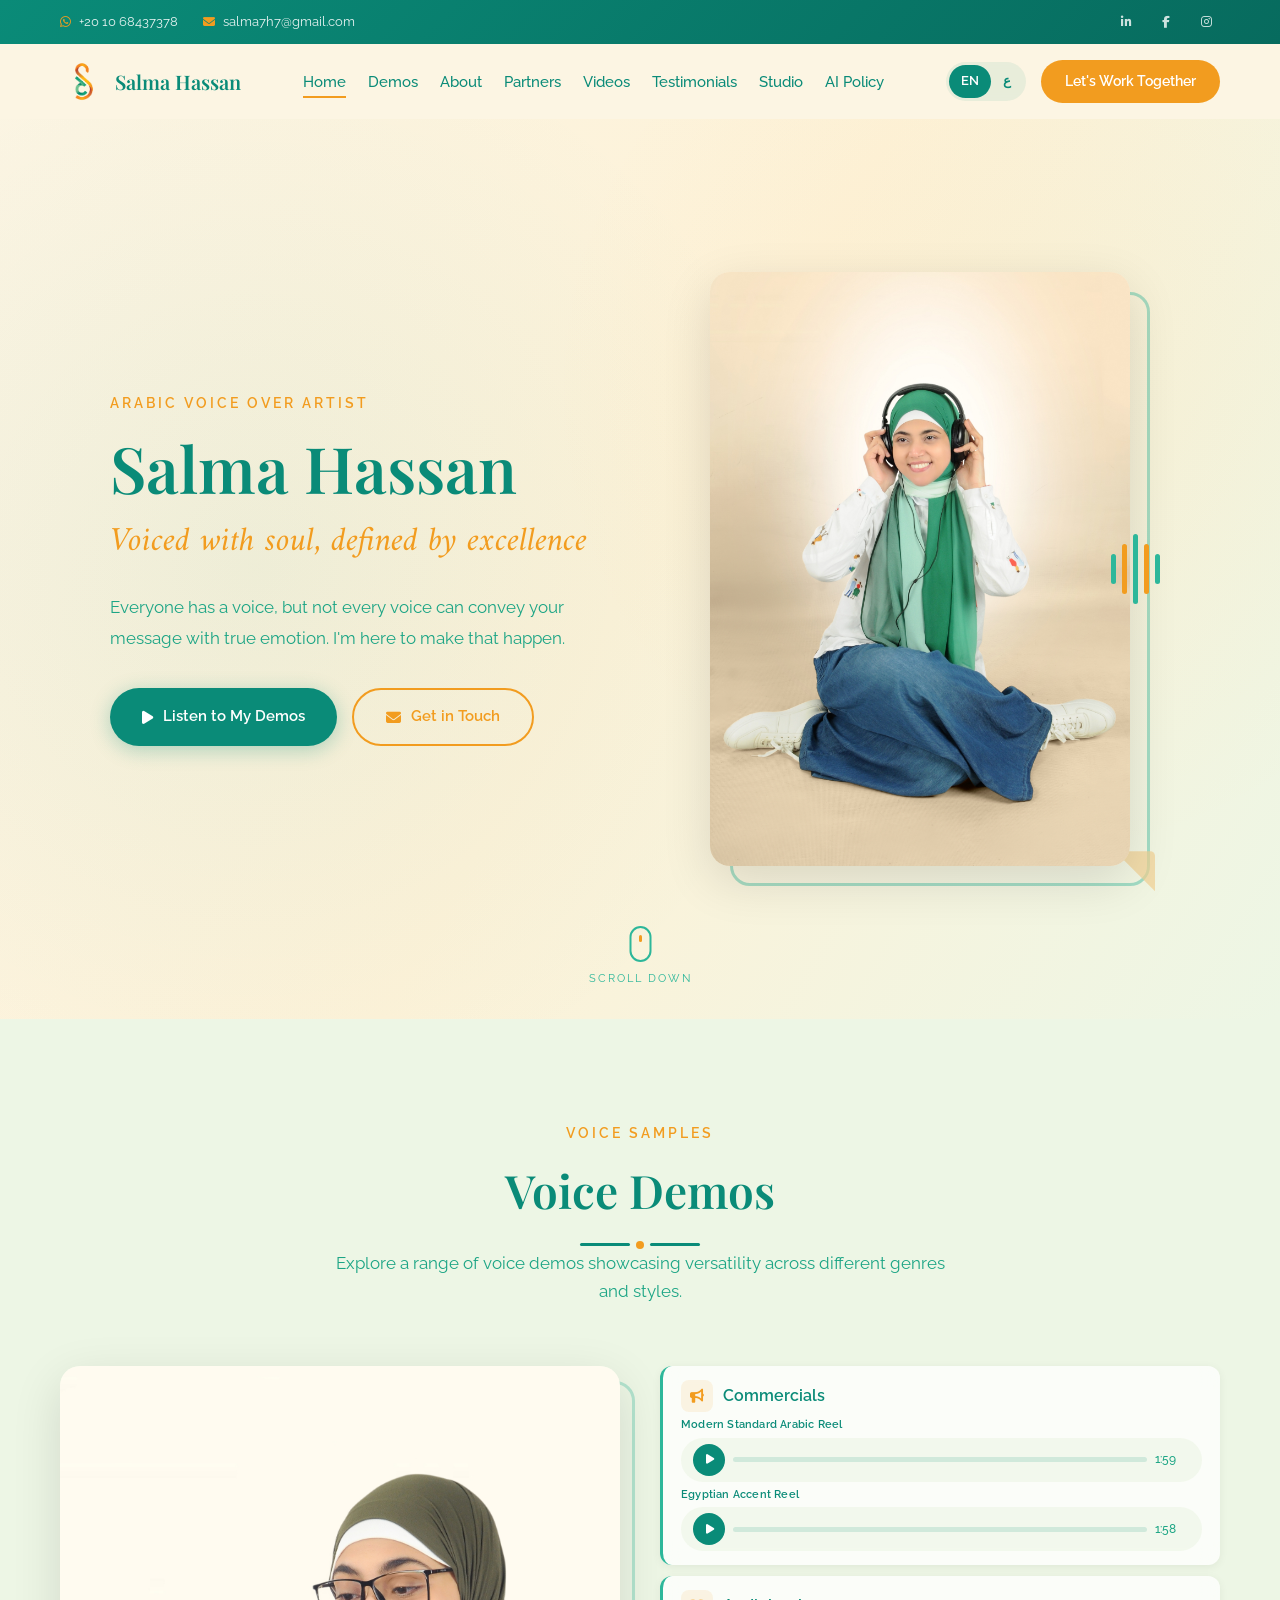
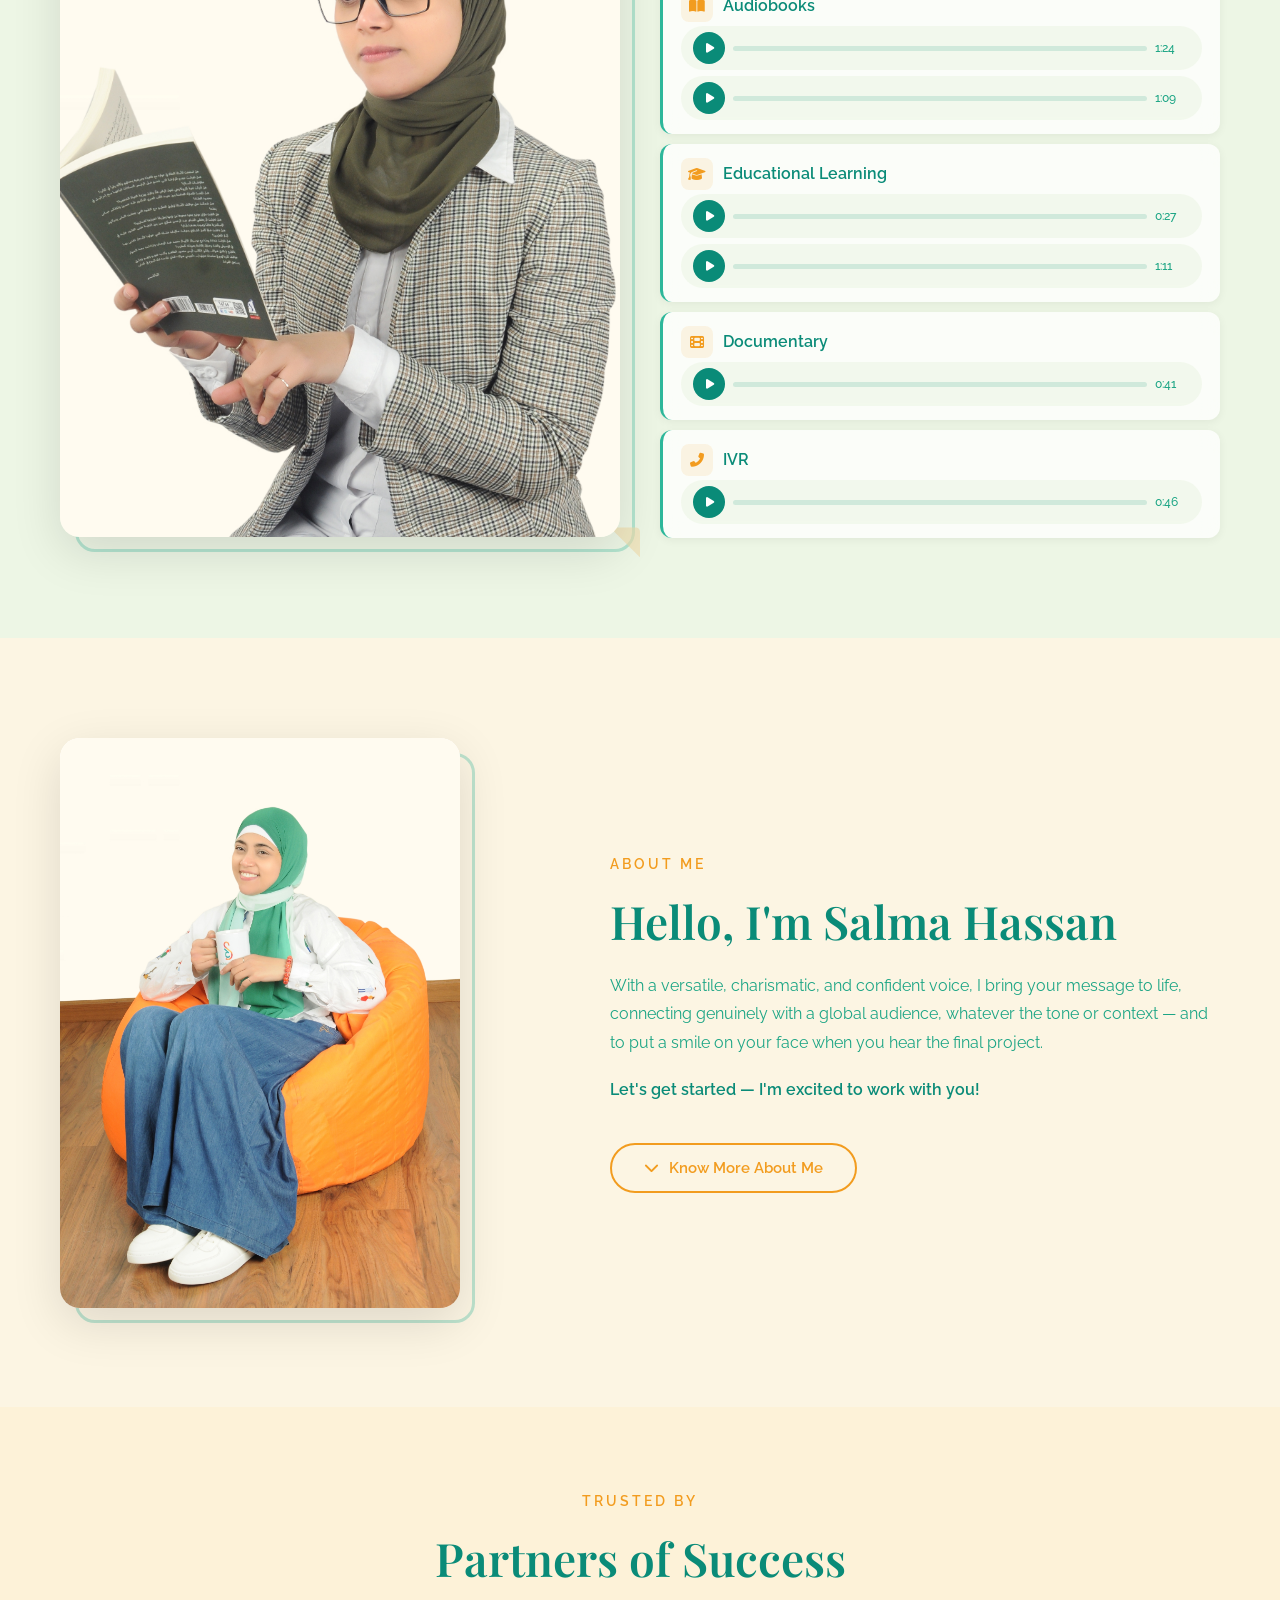
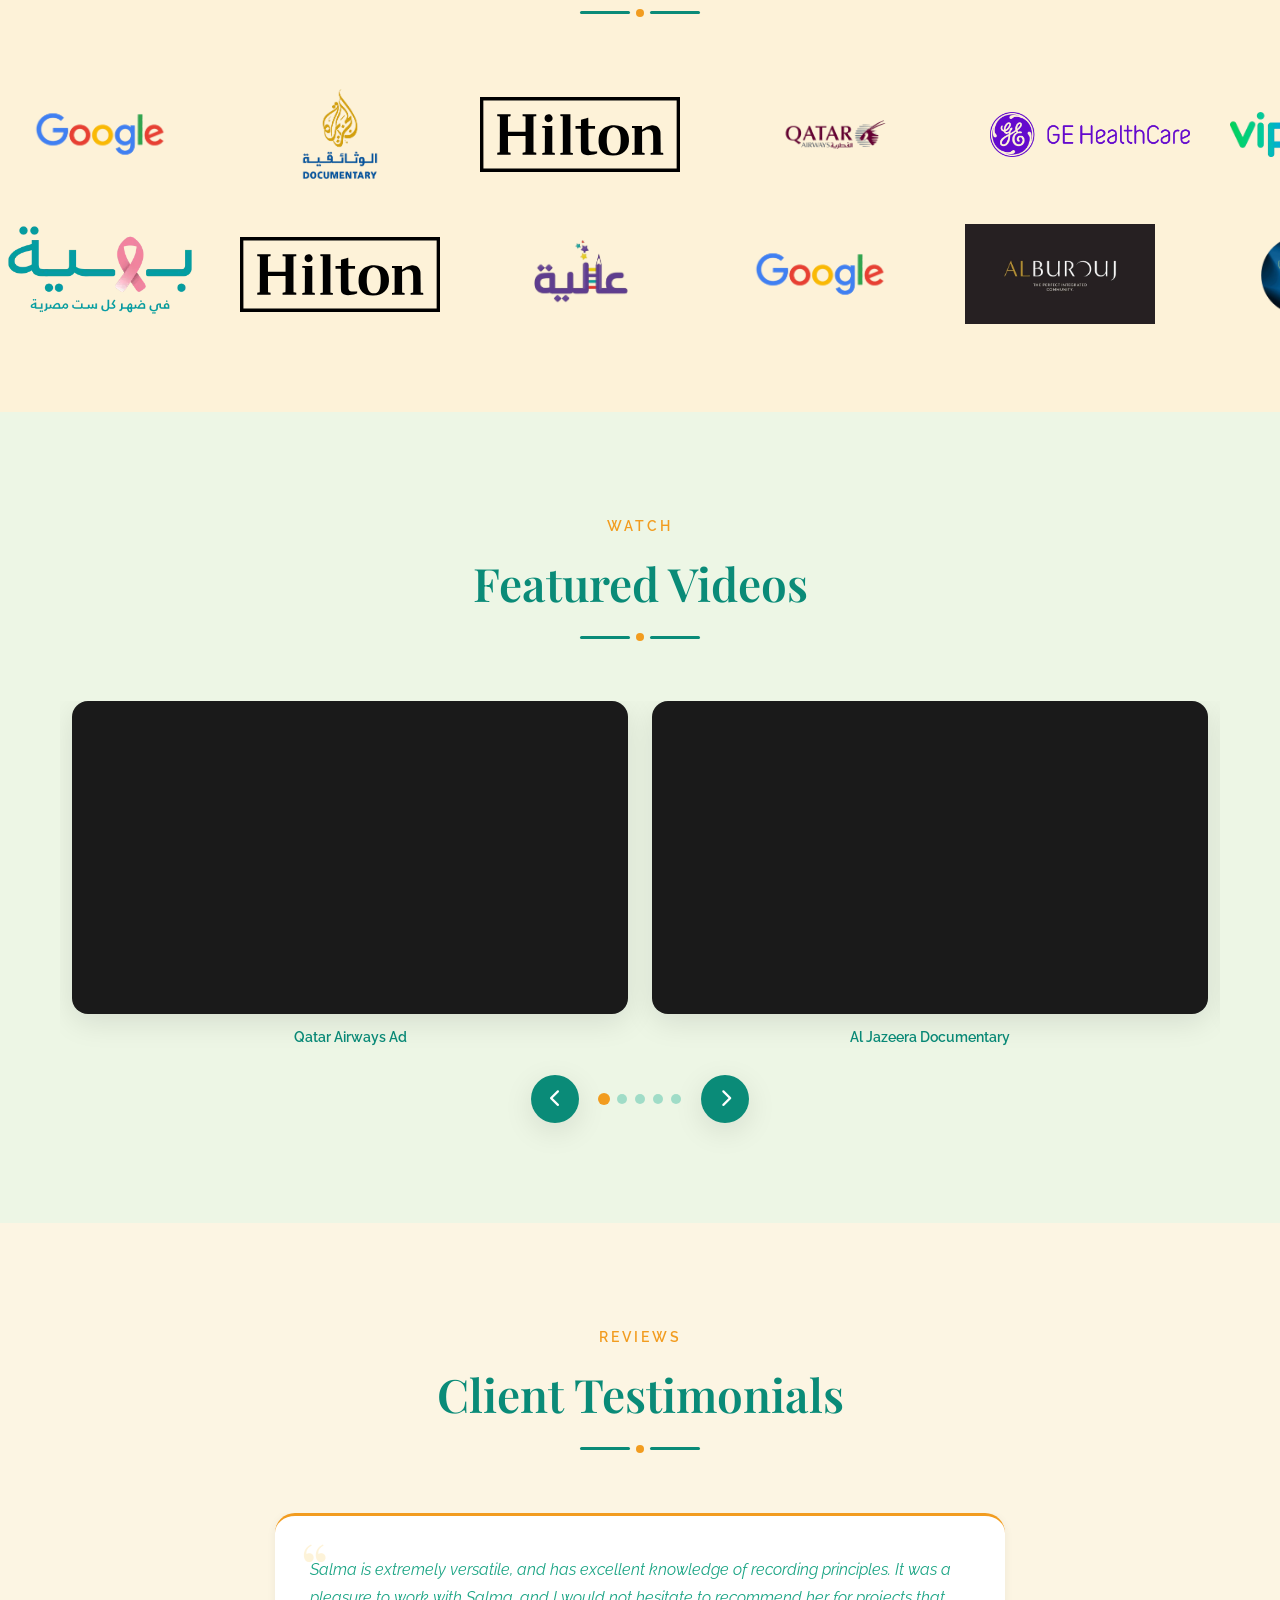
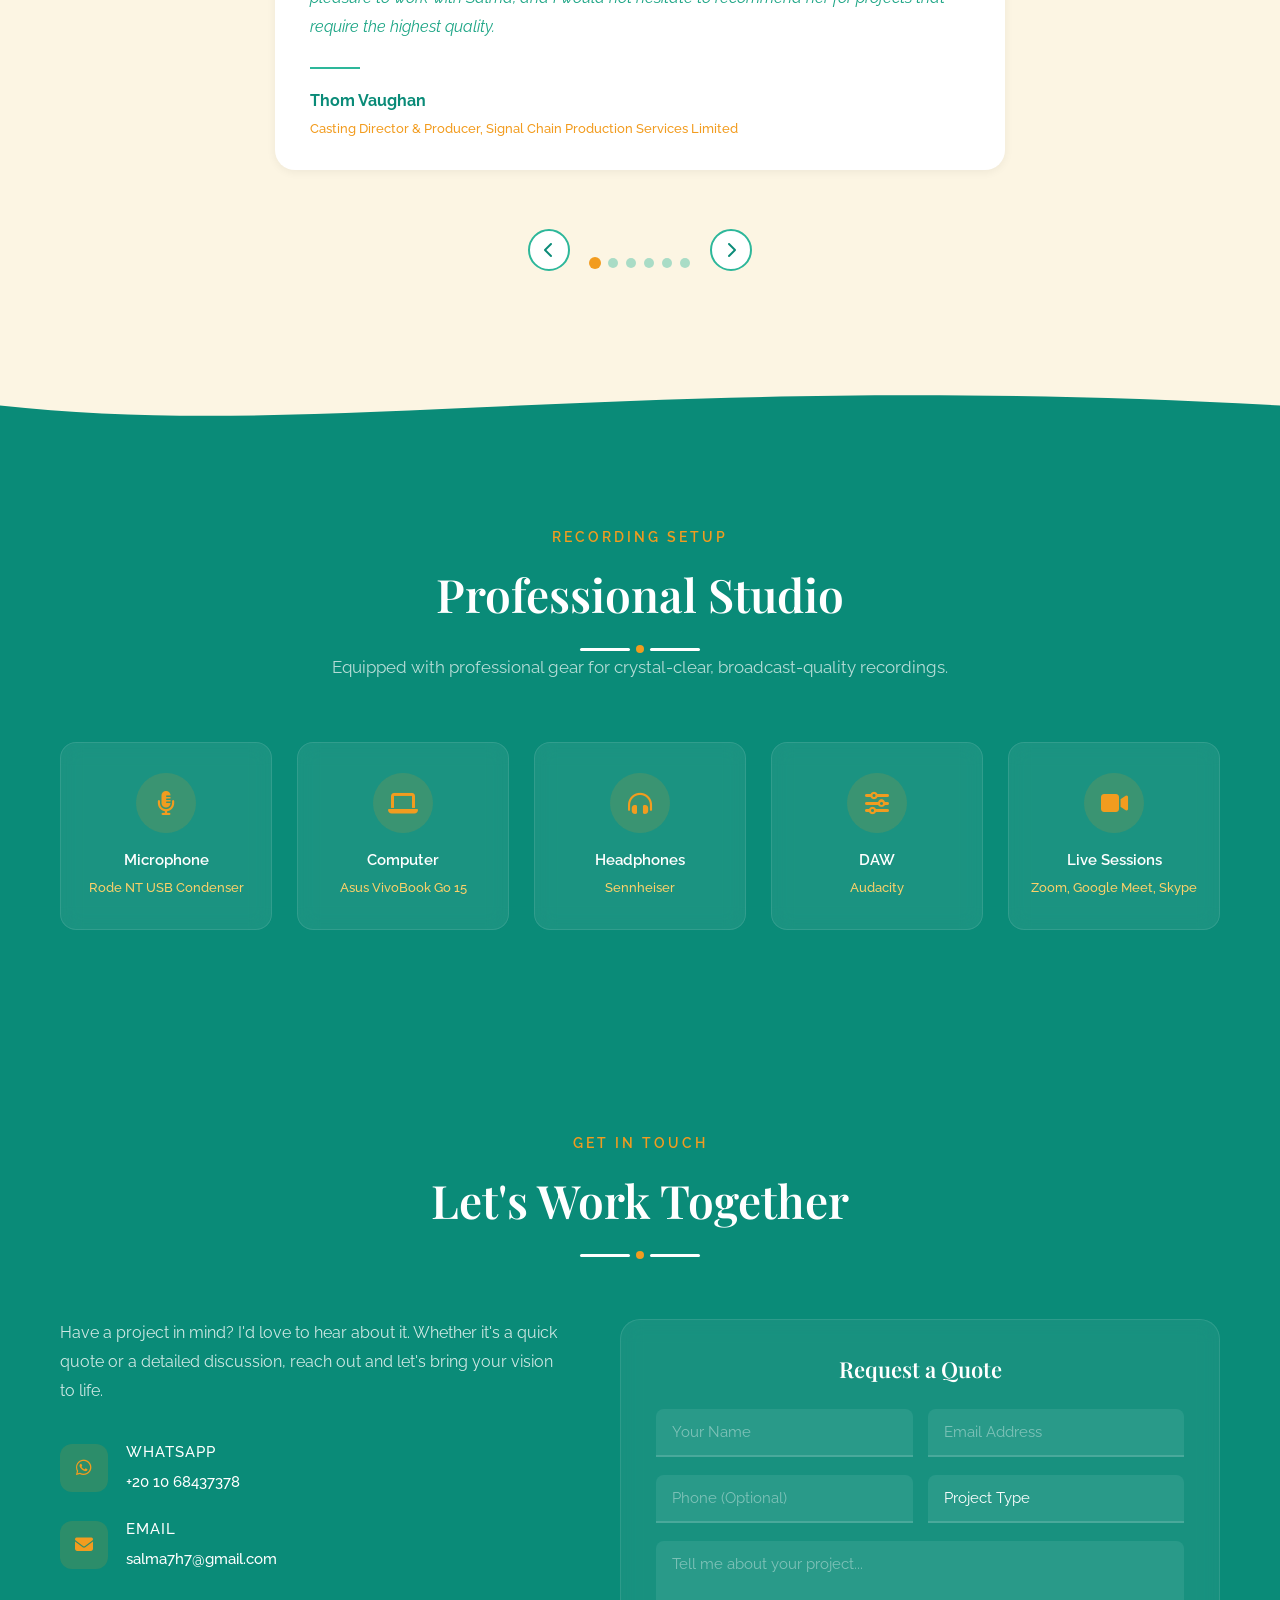
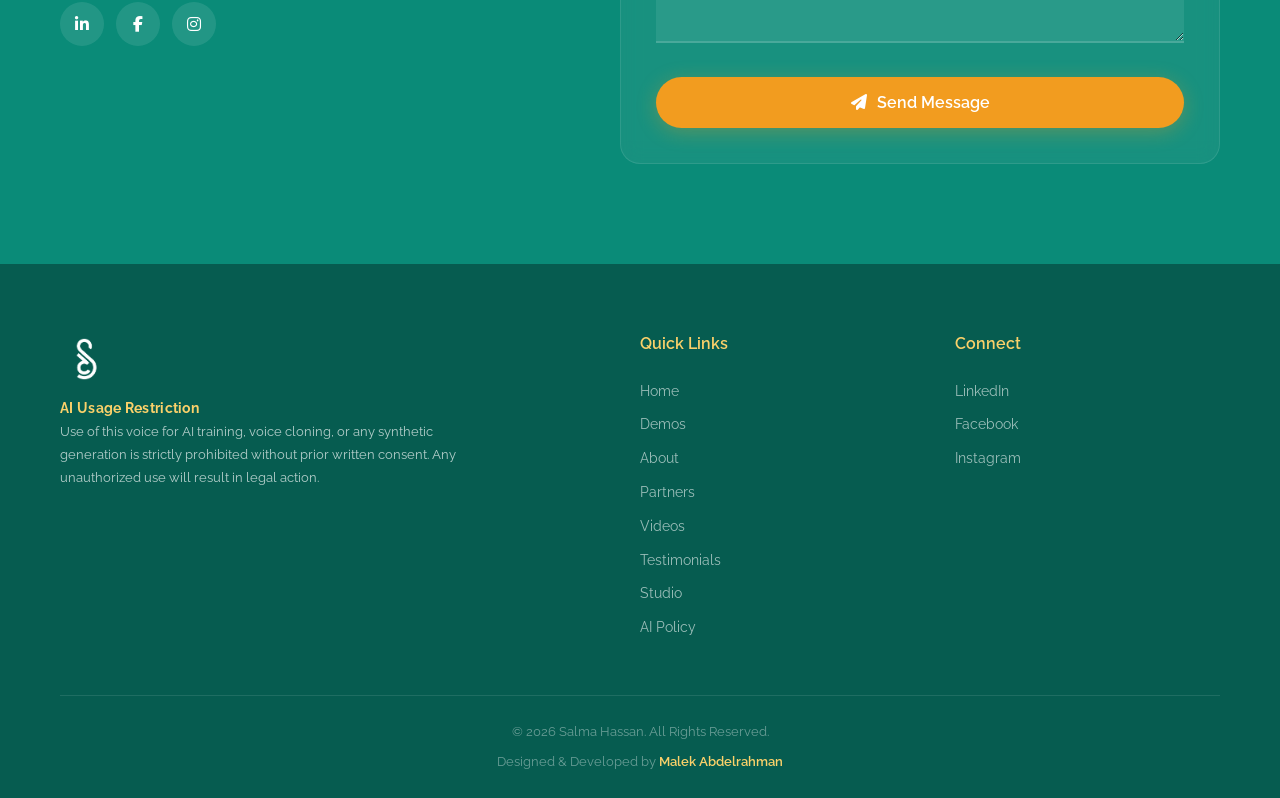
==== commit 6f7f7b2a: "Update Arabic and English versions of the website: replace 'Contact' with 'AI Policy' in navigation," ====
--- a/index.html
+++ b/index.html
@@ -44,14 +44,14 @@
                 <li><a href="#videos" class="nav-link">Videos</a></li>
                 <li><a href="#testimonials" class="nav-link">Testimonials</a></li>
                 <li><a href="#studio" class="nav-link">Studio</a></li>
-                <li><a href="#contact" class="nav-link">Contact</a></li>
+                <li><a href="#ai-policy" class="nav-link">AI Policy</a></li>
             </ul>
             <div class="nav-right">
                 <div class="lang-toggle">
                     <a href="index.html" class="active">EN</a>
                     <a href="index-ar.html">ع</a>
                 </div>
-                <a href="#contact" class="nav-cta">Hire Me</a>
+                <a href="#contact" class="nav-cta">Let's Work Together</a>
             </div>
             <button class="mobile-menu-btn" id="mobile-menu-btn" aria-label="Toggle menu">
                 <span></span><span></span><span></span>
@@ -68,7 +68,7 @@
                 <h1 class="hero-title">Salma Hassan</h1>
                 <p class="hero-tagline">Voiced with soul, defined by excellence</p>
                 <p class="hero-description">
-                    Bringing your message to life with a versatile, charismatic voice that connects genuinely with audiences across the Arab world &mdash; whatever the tone or context.
+                    Everyone has a voice, but not every voice can convey your message with true emotion. I'm here to make that happen.
                 </p>
                 <div class="hero-cta">
                     <a href="#demos" class="btn btn-primary"><i class="fas fa-play"></i> Listen to My Demos</a>
@@ -79,7 +79,7 @@
                 <div class="hero-image-container">
                     <div class="hero-photo-frame"></div>
                     <div class="hero-photo-wrapper">
-                        <img src="Photos/Photo%20session%202021/Salma%202021%20(2).JPG" alt="Salma Hassan - Voice Over Artist" class="hero-photo">
+                        <img src="Photos/New%20Photos/Salma%20Home.jpg" alt="Salma Hassan - Voice Over Artist" class="hero-photo">
                     </div>
                     <div class="wave-bars">
                         <div class="wave-bar"></div>
@@ -107,130 +107,94 @@
                 <p class="section-description">Explore a range of voice demos showcasing versatility across different genres and styles.</p>
             </div>
 
-            <div class="demos-grid">
-                <!-- Egyptian Accent Reel -->
-                <div class="demo-card animate-on-scroll">
-                    <div class="demo-card-header">
-                        <div class="demo-icon"><i class="fas fa-bullhorn"></i></div>
-                        <h3>Egyptian Accent Reel</h3>
-                    </div>
-                    <span class="demo-tag">Commercial</span>
-                    <div class="audio-player" data-src="Audios/Salma%20Hassan-Egyptian%20accent%20reel.mp3">
-                        <button class="play-btn" aria-label="Play"><i class="fas fa-play"></i></button>
-                        <div class="progress-container"><div class="progress-bar"></div></div>
-                        <span class="duration">0:00</span>
-                    </div>
-                </div>
-
-                <!-- Modern Standard Arabic Reel -->
-                <div class="demo-card animate-on-scroll">
-                    <div class="demo-card-header">
-                        <div class="demo-icon"><i class="fas fa-microphone"></i></div>
-                        <h3>Modern Standard Arabic Reel</h3>
-                    </div>
-                    <span class="demo-tag">Commercial</span>
-                    <div class="audio-player" data-src="Audios/Salma%20Hassan-modern%20standard%20reel%20.mp3">
-                        <button class="play-btn" aria-label="Play"><i class="fas fa-play"></i></button>
-                        <div class="progress-container"><div class="progress-bar"></div></div>
-                        <span class="duration">0:00</span>
-                    </div>
-                </div>
-
-                <!-- Audiobook Reel -->
-                <div class="demo-card animate-on-scroll">
-                    <div class="demo-card-header">
-                        <div class="demo-icon"><i class="fas fa-book-open"></i></div>
-                        <h3>Audiobook Reel</h3>
-                    </div>
-                    <span class="demo-tag">Audiobook</span>
-                    <div class="audio-player" data-src="Audios/audiobooks%20reel-100.mp3">
-                        <button class="play-btn" aria-label="Play"><i class="fas fa-play"></i></button>
-                        <div class="progress-container"><div class="progress-bar"></div></div>
-                        <span class="duration">0:00</span>
-                    </div>
-                </div>
-
-                <!-- Children's Audiobook -->
-                <div class="demo-card animate-on-scroll">
-                    <div class="demo-card-header">
-                        <div class="demo-icon"><i class="fas fa-child"></i></div>
-                        <h3>Children's Audiobook</h3>
-                    </div>
-                    <span class="demo-tag">Kids</span>
-                    <div class="audio-player" data-src="Audios/Childrens%20Audiobook%20Demo.mp3">
-                        <button class="play-btn" aria-label="Play"><i class="fas fa-play"></i></button>
-                        <div class="progress-container"><div class="progress-bar"></div></div>
-                        <span class="duration">0:00</span>
-                    </div>
-                </div>
-
-                <!-- E-Learning -->
-                <div class="demo-card animate-on-scroll">
-                    <div class="demo-card-header">
-                        <div class="demo-icon"><i class="fas fa-graduation-cap"></i></div>
-                        <h3>Educational Learning</h3>
-                    </div>
-                    <span class="demo-tag">Educational</span>
-                    <div class="audio-player" data-src="Audios/e.learning%20panda.mp3">
-                        <button class="play-btn" aria-label="Play"><i class="fas fa-play"></i></button>
-                        <div class="progress-container"><div class="progress-bar"></div></div>
-                        <span class="duration">0:00</span>
-                    </div>
-                </div>
-
-                <!-- IVR - ADEM -->
-                <div class="demo-card animate-on-scroll">
-                    <div class="demo-card-header">
-                        <div class="demo-icon"><i class="fas fa-phone-alt"></i></div>
-                        <h3>IVR &mdash; ADEM</h3>
-                    </div>
-                    <span class="demo-tag">IVR</span>
-                    <div class="audio-player" data-src="Audios/adem%20ivr-A.mp3">
-                        <button class="play-btn" aria-label="Play"><i class="fas fa-play"></i></button>
-                        <div class="progress-container"><div class="progress-bar"></div></div>
-                        <span class="duration">0:00</span>
-                    </div>
-                </div>
-
-                <!-- IVR - Next Care -->
-                <div class="demo-card animate-on-scroll">
-                    <div class="demo-card-header">
-                        <div class="demo-icon"><i class="fas fa-headset"></i></div>
-                        <h3>IVR &mdash; Next Care</h3>
-                    </div>
-                    <span class="demo-tag">IVR</span>
-                    <div class="audio-player" data-src="Audios/ivr%20next%20care.mp3">
-                        <button class="play-btn" aria-label="Play"><i class="fas fa-play"></i></button>
-                        <div class="progress-container"><div class="progress-bar"></div></div>
-                        <span class="duration">0:00</span>
-                    </div>
-                </div>
-
-                <!-- Documentary -->
-                <div class="demo-card animate-on-scroll">
-                    <div class="demo-card-header">
-                        <div class="demo-icon"><i class="fas fa-film"></i></div>
-                        <h3>Documentary</h3>
-                    </div>
-                    <span class="demo-tag">Documentary</span>
-                    <div class="audio-player" data-src="Audios/Documentary.mp3">
-                        <button class="play-btn" aria-label="Play"><i class="fas fa-play"></i></button>
-                        <div class="progress-container"><div class="progress-bar"></div></div>
-                        <span class="duration">0:00</span>
-                    </div>
-                </div>
-
-                <!-- Hilton -->
-                <div class="demo-card animate-on-scroll">
-                    <div class="demo-card-header">
-                        <div class="demo-icon"><i class="fas fa-hotel"></i></div>
-                        <h3>Hilton</h3>
-                    </div>
-                    <span class="demo-tag">Commercial</span>
-                    <div class="audio-player" data-src="Audios/Hilton.mp3">
-                        <button class="play-btn" aria-label="Play"><i class="fas fa-play"></i></button>
-                        <div class="progress-container"><div class="progress-bar"></div></div>
-                        <span class="duration">0:00</span>
+            <div class="demos-layout">
+                <div class="demos-photo animate-on-scroll">
+                    <div class="demos-image-wrapper">
+                        <div class="demos-frame"></div>
+                        <img src="Photos/New%20Photos/Salma%20Demos.jpg" alt="Salma Hassan" class="demos-photo-img">
+                    </div>
+                </div>
+                <div class="demos-stack">
+                    <!-- Box 1: Commercials -->
+                    <div class="demo-card animate-on-scroll">
+                        <div class="demo-card-header">
+                            <div class="demo-icon"><i class="fas fa-bullhorn"></i></div>
+                            <h3>Commercials</h3>
+                        </div>
+                        <p class="demo-subtitle">Modern Standard Arabic Reel</p>
+                        <div class="audio-player" data-src="Audios/Salma%20Hassan-modern%20standard%20reel%20.mp3">
+                            <button class="play-btn" aria-label="Play"><i class="fas fa-play"></i></button>
+                            <div class="progress-container"><div class="progress-bar"></div></div>
+                            <span class="duration">0:00</span>
+                        </div>
+                        <p class="demo-subtitle">Egyptian Accent Reel</p>
+                        <div class="audio-player" data-src="Audios/Salma%20Hassan-Egyptian%20accent%20reel.mp3">
+                            <button class="play-btn" aria-label="Play"><i class="fas fa-play"></i></button>
+                            <div class="progress-container"><div class="progress-bar"></div></div>
+                            <span class="duration">0:00</span>
+                        </div>
+                    </div>
+
+                    <!-- Box 2: Audiobooks -->
+                    <div class="demo-card animate-on-scroll">
+                        <div class="demo-card-header">
+                            <div class="demo-icon"><i class="fas fa-book-open"></i></div>
+                            <h3>Audiobooks</h3>
+                        </div>
+                        <div class="audio-player" data-src="Audios/audiobooks%20reel-100.mp3">
+                            <button class="play-btn" aria-label="Play"><i class="fas fa-play"></i></button>
+                            <div class="progress-container"><div class="progress-bar"></div></div>
+                            <span class="duration">0:00</span>
+                        </div>
+                        <div class="audio-player" data-src="Audios/Childrens%20Audiobook%20Demo.mp3">
+                            <button class="play-btn" aria-label="Play"><i class="fas fa-play"></i></button>
+                            <div class="progress-container"><div class="progress-bar"></div></div>
+                            <span class="duration">0:00</span>
+                        </div>
+                    </div>
+
+                    <!-- Box 3: Educational Learning -->
+                    <div class="demo-card animate-on-scroll">
+                        <div class="demo-card-header">
+                            <div class="demo-icon"><i class="fas fa-graduation-cap"></i></div>
+                            <h3>Educational Learning</h3>
+                        </div>
+                        <div class="audio-player" data-src="Audios/e.learning%20panda.mp3">
+                            <button class="play-btn" aria-label="Play"><i class="fas fa-play"></i></button>
+                            <div class="progress-container"><div class="progress-bar"></div></div>
+                            <span class="duration">0:00</span>
+                        </div>
+                        <div class="audio-player" data-src="Audios/Hilton.mp3">
+                            <button class="play-btn" aria-label="Play"><i class="fas fa-play"></i></button>
+                            <div class="progress-container"><div class="progress-bar"></div></div>
+                            <span class="duration">0:00</span>
+                        </div>
+                    </div>
+
+                    <!-- Box 4: Documentary -->
+                    <div class="demo-card animate-on-scroll">
+                        <div class="demo-card-header">
+                            <div class="demo-icon"><i class="fas fa-film"></i></div>
+                            <h3>Documentary</h3>
+                        </div>
+                        <div class="audio-player" data-src="Audios/Documentary%20new.mp3">
+                            <button class="play-btn" aria-label="Play"><i class="fas fa-play"></i></button>
+                            <div class="progress-container"><div class="progress-bar"></div></div>
+                            <span class="duration">0:00</span>
+                        </div>
+                    </div>
+
+                    <!-- Box 5: IVR -->
+                    <div class="demo-card animate-on-scroll">
+                        <div class="demo-card-header">
+                            <div class="demo-icon"><i class="fas fa-phone-alt"></i></div>
+                            <h3>IVR</h3>
+                        </div>
+                        <div class="audio-player" data-src="Audios/adem%20ivr-A.mp3">
+                            <button class="play-btn" aria-label="Play"><i class="fas fa-play"></i></button>
+                            <div class="progress-container"><div class="progress-bar"></div></div>
+                            <span class="duration">0:00</span>
+                        </div>
                     </div>
                 </div>
             </div>
@@ -244,21 +208,14 @@
                 <div class="about-image animate-on-scroll">
                     <div class="about-image-wrapper">
                         <div class="about-frame"></div>
-                        <img src="Photos/Photo%20session%202021/Salma%202021%20(1).JPG" alt="Salma Hassan" class="about-photo">
-                        <div class="experience-badge">
-                            <span class="years">Since 2016</span>
-                            <span class="text">10+ Years</span>
-                        </div>
+                        <img src="Photos/New%20Photos/Salma%20About.jpg" alt="Salma Hassan" class="about-photo">
                     </div>
                 </div>
                 <div class="about-content animate-on-scroll">
                     <span class="section-tag">About Me</span>
                     <h2 class="section-title">Hello, I'm Salma Hassan</h2>
                     <p class="about-text">
-                        Everyone has a voice, but not every voice can convey your message with true emotion. I'm here to make that happen &mdash; and to put a smile on your face when you hear the final project.
-                    </p>
-                    <p class="about-text">
-                        With a versatile, charismatic, and confident voice, I bring your message to life, connecting genuinely with a global audience, whatever the tone or context&hellip; just as you can hear in my demos.
+                        With a versatile, charismatic, and confident voice, I bring your message to life, connecting genuinely with a global audience, whatever the tone or context &mdash; and to put a smile on your face when you hear the final project.
                     </p>
                     <p class="about-text" style="font-weight:600; color: var(--teal-dark);">
                         Let's get started &mdash; I'm excited to work with you!
@@ -275,7 +232,7 @@
                             Over the years, I took deliberate steps to turn my passion into a profession. Despite challenges, in 2016 I finally made it &mdash; my passion became my full-time career, and I began my journey as a professional voiceover artist.
                         </p>
                         <p class="about-text">
-                            Since then, I've worked on a wide range of projects, including advertisements, audiobooks, TTS, IVR, animation, e-learning, and more. I've had the honor of collaborating with major international and local brands &mdash; and the journey continues!
+                            Since then, I've worked on a wide range of projects, including advertisements, audiobooks, IVR, animation, e-learning, and more. I've had the honor of collaborating with major international and local brands &mdash; and the journey continues!
                         </p>
                         <p class="about-text">
                             When we collaborate, you can trust that every project is crafted with passion and love, because what we do with heart is always the best.
@@ -409,15 +366,15 @@
                         <p class="video-title">Al Jazeera Documentary</p>
                     </div>
                     <div class="video-slide">
-                        <div class="video-wrapper"><iframe src="https://www.youtube.com/embed/jszeJOA5jzE" title="Egypt Healthcare Ad" allow="accelerometer; autoplay; clipboard-write; encrypted-media; gyroscope; picture-in-picture" allowfullscreen></iframe></div>
-                        <p class="video-title">Egypt Healthcare Ad</p>
+                        <div class="video-wrapper"><iframe src="https://www.youtube.com/embed/jszeJOA5jzE" title="GE HealthCare Ad" allow="accelerometer; autoplay; clipboard-write; encrypted-media; gyroscope; picture-in-picture" allowfullscreen></iframe></div>
+                        <p class="video-title">GE HealthCare Ad</p>
                     </div>
                     <div class="video-slide">
                         <div class="video-wrapper"><iframe src="https://www.youtube.com/embed/BLI_-acqqZc" title="Saudi German Hospital Ad" allow="accelerometer; autoplay; clipboard-write; encrypted-media; gyroscope; picture-in-picture" allowfullscreen></iframe></div>
                         <p class="video-title">Saudi German Hospital Ad</p>
                     </div>
                     <div class="video-slide">
-                        <div class="video-wrapper"><iframe src="https://www.youtube.com/embed/0G9-hmQoW1c" title="Frida Ad" allow="accelerometer; autoplay; clipboard-write; encrypted-media; gyroscope; picture-in-picture" allowfullscreen></iframe></div>
+                        <div class="video-wrapper"><iframe src="https://www.youtube.com/embed/oa2XGfgFMuU" title="Frida Ad" allow="accelerometer; autoplay; clipboard-write; encrypted-media; gyroscope; picture-in-picture" allowfullscreen></iframe></div>
                         <p class="video-title">Frida Ad</p>
                     </div>
                     <div class="video-slide">
@@ -429,13 +386,23 @@
                         <p class="video-title">Bahia Org. Ad</p>
                     </div>
                     <div class="video-slide">
-                        <div class="video-wrapper"><iframe src="https://www.youtube.com/embed/GdQX8XdrbKg" title="Noor in Tayebeen Village" allow="accelerometer; autoplay; clipboard-write; encrypted-media; gyroscope; picture-in-picture" allowfullscreen></iframe></div>
-                        <p class="video-title">Noor in Tayebeen Village</p>
-                    </div>
-                </div>
+                        <div class="video-wrapper"><iframe src="https://www.youtube.com/embed/GdQX8XdrbKg" title="Noor in Tayebeen Village - Mina" allow="accelerometer; autoplay; clipboard-write; encrypted-media; gyroscope; picture-in-picture" allowfullscreen></iframe></div>
+                        <p class="video-title">Noor in Tayebeen Village &ndash; Mina</p>
+                    </div>
+                    <div class="video-slide">
+                        <div class="video-wrapper"><iframe src="https://www.youtube.com/embed/rdpxiCtG_Mo" title="Flash - Fares Role" allow="accelerometer; autoplay; clipboard-write; encrypted-media; gyroscope; picture-in-picture" allowfullscreen></iframe></div>
+                        <p class="video-title">Flash &ndash; Fares Role</p>
+                    </div>
+                    <div class="video-slide">
+                        <div class="video-wrapper"><iframe src="https://www.youtube.com/embed/tyRkMZ1q4xo" title="Wonder Planet - Farawla and Senses" allow="accelerometer; autoplay; clipboard-write; encrypted-media; gyroscope; picture-in-picture" allowfullscreen></iframe></div>
+                        <p class="video-title">Wonder Planet &ndash; Farawla &amp; Senses</p>
+                    </div>
+                </div>
+            </div>
+            <div class="video-nav">
                 <button class="carousel-arrow prev" aria-label="Previous"><i class="fas fa-chevron-left"></i></button>
+                <div class="carousel-dots"></div>
                 <button class="carousel-arrow next" aria-label="Next"><i class="fas fa-chevron-right"></i></button>
-                <div class="carousel-dots"></div>
             </div>
         </div>
     </section>
@@ -445,7 +412,7 @@
         <div class="container">
             <div class="section-header">
                 <span class="section-tag">Reviews</span>
-                <h2 class="section-title">What Clients Say</h2>
+                <h2 class="section-title">Client Testimonials</h2>
                 <div class="section-title-underline"><span class="line"></span><span class="dot"></span><span class="line"></span></div>
             </div>
 
@@ -633,9 +600,12 @@
     <footer class="footer">
         <div class="container">
             <div class="footer-content">
-                <div class="footer-brand">
+                <div class="footer-brand" id="ai-policy">
                     <img src="Photos/Logos/Salma Hassan logo transparent webn.webp" alt="Salma Hassan Logo">
-                    <p>Professional Arabic Voice Over Artist bringing your message to life with passion, versatility, and excellence.</p>
+                    <div class="ai-policy">
+                        <h5>AI Usage Restriction</h5>
+                        <p>Use of this voice for AI training, voice cloning, or any synthetic generation is strictly prohibited without prior written consent. Any unauthorized use will result in legal action.</p>
+                    </div>
                 </div>
                 <div class="footer-links">
                     <h4>Quick Links</h4>
@@ -647,7 +617,7 @@
                         <li><a href="#videos">Videos</a></li>
                         <li><a href="#testimonials">Testimonials</a></li>
                         <li><a href="#studio">Studio</a></li>
-                        <li><a href="#contact">Contact</a></li>
+                        <li><a href="#ai-policy">AI Policy</a></li>
                     </ul>
                 </div>
                 <div class="footer-links">
--- a/css/styles.css
+++ b/css/styles.css
@@ -39,9 +39,10 @@
 *, *::before, *::after { margin: 0; padding: 0; box-sizing: border-box; }
 html {
     scroll-behavior: smooth;
-    scroll-padding-top: 95px;
-}
-section[id] { scroll-margin-top: 95px; }
+    scroll-padding-top: 90px;
+}
+section[id] { scroll-margin-top: 90px; }
+[id] { scroll-margin-top: 90px; }
 
 body {
     font-family: var(--font-body);
@@ -434,7 +435,7 @@
 
 .hero-tagline {
     font-family: 'Amiri', serif;
-    font-size: clamp(18px, 2.5vw, 24px);
+    font-size: clamp(24px, 3.5vw, 34px);
     color: var(--orange-mid);
     font-style: italic;
     margin-bottom: 20px;
@@ -465,7 +466,6 @@
 .hero-image-container {
     position: relative;
     width: 420px;
-    height: 480px;
 }
 
 .hero-photo-frame {
@@ -495,7 +495,6 @@
 .hero-photo-wrapper {
     position: relative;
     width: 100%;
-    height: 100%;
     border-radius: 20px;
     overflow: hidden;
     box-shadow: var(--shadow-lg);
@@ -504,9 +503,11 @@
 
 .hero-photo {
     width: 100%;
-    height: 100%;
-    object-fit: cover;
-    object-position: center top;
+    height: auto;
+    display: block;
+    object-fit: contain;
+    object-position: center;
+    background: transparent;
 }
 
 .wave-bars {
@@ -594,11 +595,82 @@
     gap: 25px;
 }
 
+.demos-layout {
+    display: grid;
+    grid-template-columns: 1fr 1fr;
+    gap: 40px;
+    align-items: stretch;
+}
+
+.demos-photo {
+    display: flex;
+    justify-content: center;
+}
+
+.demos-image-wrapper {
+    position: relative;
+    width: 100%;
+    height: 100%;
+}
+
+.demos-frame {
+    position: absolute;
+    top: 15px;
+    left: 15px;
+    width: 100%;
+    height: 100%;
+    border: 3px solid var(--teal-light);
+    border-radius: 20px;
+    opacity: 0.3;
+}
+
+.demos-frame::after {
+    content: '';
+    position: absolute;
+    bottom: -8px;
+    right: -8px;
+    width: 30px;
+    height: 30px;
+    background: var(--orange-mid);
+    clip-path: polygon(0 0, 100% 100%, 100% 0);
+    border-radius: 0 5px 0 0;
+    opacity: 0.6;
+}
+
+.demos-photo-img {
+    width: 100%;
+    height: 100%;
+    object-fit: cover;
+    object-position: top center;
+    border-radius: 20px;
+    box-shadow: var(--shadow-lg);
+    position: relative;
+    z-index: 1;
+}
+
+.demos-stack {
+    display: flex;
+    flex-direction: column;
+    gap: 10px;
+}
+
+.demos-stack .demo-card .audio-player + .audio-player {
+    margin-top: 6px;
+}
+
+.demo-subtitle {
+    font-size: 11px;
+    font-weight: 600;
+    color: var(--teal-dark);
+    margin: 4px 0 3px;
+    letter-spacing: 0.2px;
+}
+
 .demo-card {
     background: rgba(255,255,255,0.75);
     backdrop-filter: blur(10px);
-    border-radius: 16px;
-    padding: 28px;
+    border-radius: 12px;
+    padding: 14px 18px;
     border-left: 3px solid var(--teal-light);
     box-shadow: var(--shadow-sm);
     transition: var(--transition);
@@ -613,25 +685,25 @@
 .demo-card-header {
     display: flex;
     align-items: center;
-    gap: 15px;
-    margin-bottom: 8px;
+    gap: 10px;
+    margin-bottom: 4px;
 }
 
 .demo-icon {
-    width: 44px;
-    height: 44px;
+    width: 32px;
+    height: 32px;
     background: rgba(242,156,31,0.1);
-    border-radius: 12px;
+    border-radius: 8px;
     display: flex;
     align-items: center;
     justify-content: center;
     flex-shrink: 0;
 }
 
-.demo-icon i { font-size: 18px; color: var(--orange-mid); }
+.demo-icon i { font-size: 14px; color: var(--orange-mid); }
 
 .demo-card-header h3 {
-    font-size: 17px;
+    font-size: 16px;
     font-family: var(--font-body);
     font-weight: 600;
     color: var(--teal-dark);
@@ -655,15 +727,15 @@
 .audio-player {
     display: flex;
     align-items: center;
-    gap: 12px;
-    padding: 10px 16px;
+    gap: 8px;
+    padding: 6px 12px;
     background: rgba(237,246,229,0.6);
     border-radius: 30px;
 }
 
 .play-btn {
-    width: 40px;
-    height: 40px;
+    width: 32px;
+    height: 32px;
     background: var(--teal-dark);
     border: none;
     border-radius: 50%;
@@ -676,7 +748,7 @@
 }
 
 .play-btn:hover { transform: scale(1.1); }
-.play-btn i { font-size: 13px; color: var(--white); margin-left: 2px; }
+.play-btn i { font-size: 11px; color: var(--white); margin-left: 2px; }
 .play-btn.playing { background: var(--orange-mid); }
 .play-btn.playing i { margin-left: 0; }
 
@@ -752,8 +824,10 @@
 .about-photo {
     width: 100%;
     height: auto;
+    object-fit: contain;
     border-radius: 20px;
     box-shadow: var(--shadow-lg);
+    background: var(--white);
     position: relative;
     z-index: 1;
 }
@@ -922,7 +996,7 @@
 .partners-track {
     display: flex;
     align-items: center;
-    gap: 60px;
+    gap: 40px;
     width: max-content;
     animation: scrollLogos 40s linear infinite;
 }
@@ -930,13 +1004,22 @@
 .partners-track:hover { animation-play-state: paused; }
 
 .partner-logo {
-    height: 70px;
-    width: auto;
+    width: 200px;
+    height: 100px;
     object-fit: contain;
     filter: none;
     opacity: 1;
     transition: var(--transition);
     flex-shrink: 0;
+}
+
+/* Feature a couple of key partners slightly larger */
+.partner-logo[src*="qatar%20airway.png"],
+.partner-logo[src*="qatar airway.png"],
+.partner-logo[src*="saudi%20germany%20hospital.png"],
+.partner-logo[src*="saudi germany hospital.png"] {
+    width: 230px;
+    height: 115px;
 }
 
 .partner-logo:hover {
@@ -1031,6 +1114,28 @@
 .carousel-arrow.prev { left: 10px; }
 .carousel-arrow.next { right: 10px; }
 
+.video-nav {
+    display: flex;
+    align-items: center;
+    justify-content: center;
+    gap: 20px;
+    margin-top: 25px;
+}
+
+.video-nav .carousel-arrow {
+    position: static;
+    transform: none;
+}
+
+.video-nav .carousel-arrow:hover {
+    background: var(--orange-mid);
+    transform: scale(1.1);
+}
+
+.video-nav .carousel-dots {
+    margin: 0;
+}
+
 .carousel-dots {
     display: flex;
     justify-content: center;
@@ -1345,6 +1450,28 @@
     line-height: 1.7;
 }
 
+.ai-policy {
+    margin-top: 8px;
+    max-width: 440px;
+}
+
+.ai-policy h5 {
+    color: var(--orange-light);
+    font-family: var(--font-body);
+    font-size: 14px;
+    font-weight: 700;
+    margin: 12px 0 4px;
+    letter-spacing: 0.3px;
+}
+
+.ai-policy p {
+    font-size: 13px;
+    line-height: 1.75;
+    color: rgba(255,255,255,0.7);
+    max-width: 440px;
+    margin: 0;
+}
+
 .footer h4 {
     color: var(--orange-light);
     font-size: 16px;
@@ -1508,8 +1635,13 @@
     .hero-description { margin: 0 auto 35px; }
     .hero-cta { justify-content: center; }
     .hero-visual { order: -1; }
-    .hero-image-container { width: 320px; height: 380px; margin: 0 auto; }
+    .hero-image-container { width: 320px; margin: 0 auto; }
     .wave-bars { right: -20px; }
+
+    .demos-layout { grid-template-columns: 1fr; gap: 30px; }
+    .demos-photo { max-width: 350px; margin: 0 auto; }
+    .demos-image-wrapper { height: auto; }
+    .demos-photo-img { height: auto; object-fit: contain; }
 
     .about-grid, .contact-grid { grid-template-columns: 1fr; gap: 50px; }
     .about-image-wrapper { max-width: 320px; margin: 0 auto; }
@@ -1524,13 +1656,20 @@
 
 /* Mobile */
 @media (max-width: 768px) {
+    html { scroll-padding-top: 80px; }
+    section[id], [id] { scroll-margin-top: 80px; }
+
     .nav-links, .nav-cta { display: none; }
-    .mobile-menu-btn { display: flex; }
-    .nav-logo-name { font-size: 16px; }
-    .lang-toggle { font-size: 12px; }
-    .lang-toggle a { padding: 4px 10px; }
-
-    .navbar { position: sticky; }
+    .mobile-menu-btn { display: flex; padding: 12px; min-width: 48px; min-height: 48px; align-items: center; justify-content: center; }
+    .mobile-menu-btn span { width: 30px; height: 3px; }
+    .nav-logo-name { font-size: 17px; }
+    .nav-logo img { height: 48px; }
+    .navbar.scrolled .nav-logo img { height: 42px; }
+    .lang-toggle { font-size: 14px; }
+    .lang-toggle a { padding: 7px 14px; }
+
+    .navbar { position: sticky; padding: 18px 0; }
+    .navbar.scrolled { padding: 14px 0; }
     .nav-container { position: relative; }
 
     .nav-links.active {
@@ -1549,8 +1688,8 @@
 
     .nav-links.active .nav-link {
         color: var(--white);
-        font-size: 16px;
-        padding: 14px 25px;
+        font-size: 18px;
+        padding: 20px 28px;
         text-align: left;
         border-bottom: 1px solid rgba(255,255,255,0.1);
     }
@@ -1563,14 +1702,14 @@
     .top-bar-left { gap: 15px; font-size: 12px; }
 
     .hero { min-height: auto; padding: 60px 0 40px; }
-    .hero-image-container { width: 260px; height: 320px; }
+    .hero-image-container { width: 260px; }
     .hero-title { font-size: clamp(30px, 8vw, 44px); }
 
     .demos, .about, .videos, .testimonials, .partners { padding: 60px 0; }
     .studio, .contact { padding: 60px 0; }
 
-    .demos-grid { grid-template-columns: 1fr; }
-    .demo-card { padding: 22px; }
+    .demos-photo { max-width: 280px; }
+    .demo-card { padding: 18px 20px; }
 
     .section-header { margin-bottom: 40px; }
 
@@ -1598,7 +1737,7 @@
 @media (max-width: 480px) {
     .container { padding: 0 15px; }
     .hero { padding: 40px 0 30px; }
-    .hero-image-container { width: 220px; height: 280px; }
+    .hero-image-container { width: 220px; }
     .hero-cta { flex-direction: column; align-items: stretch; }
     .btn { width: 100%; justify-content: center; }
 
@@ -1617,16 +1756,24 @@
 /* Wave dividers responsive */
 @media (max-width: 768px) {
     .wave-divider { height: 30px; }
-    .partner-logo { height: 55px; }
-    .partners-track { gap: 40px; }
+    .partner-logo { width: 150px; height: 60px; }
+    .partner-logo[src*="qatar%20airway.png"],
+    .partner-logo[src*="qatar airway.png"],
+    .partner-logo[src*="saudi%20germany%20hospital.png"],
+    .partner-logo[src*="saudi germany hospital.png"] { width: 175px; height: 70px; }
+    .partners-track { gap: 28px; }
     .partners { padding: 60px 0; }
     .testimonial-nav { gap: 12px; }
 }
 
 @media (max-width: 480px) {
     .wave-divider { height: 20px; }
-    .partner-logo { height: 45px; }
-    .partners-track { gap: 30px; }
+    .partner-logo { width: 130px; height: 50px; }
+    .partner-logo[src*="qatar%20airway.png"],
+    .partner-logo[src*="qatar airway.png"],
+    .partner-logo[src*="saudi%20germany%20hospital.png"],
+    .partner-logo[src*="saudi germany hospital.png"] { width: 155px; height: 60px; }
+    .partners-track { gap: 22px; }
 }
 
 /* Touch Devices */
@@ -1642,5 +1789,5 @@
     .hero { min-height: auto; padding: 40px 0; }
     .hero-content { grid-template-columns: 1fr 1fr; text-align: left; }
     .hero-visual { order: 0; }
-    .hero-image-container { width: 200px; height: 250px; }
-}
+    .hero-image-container { width: 200px; }
+}
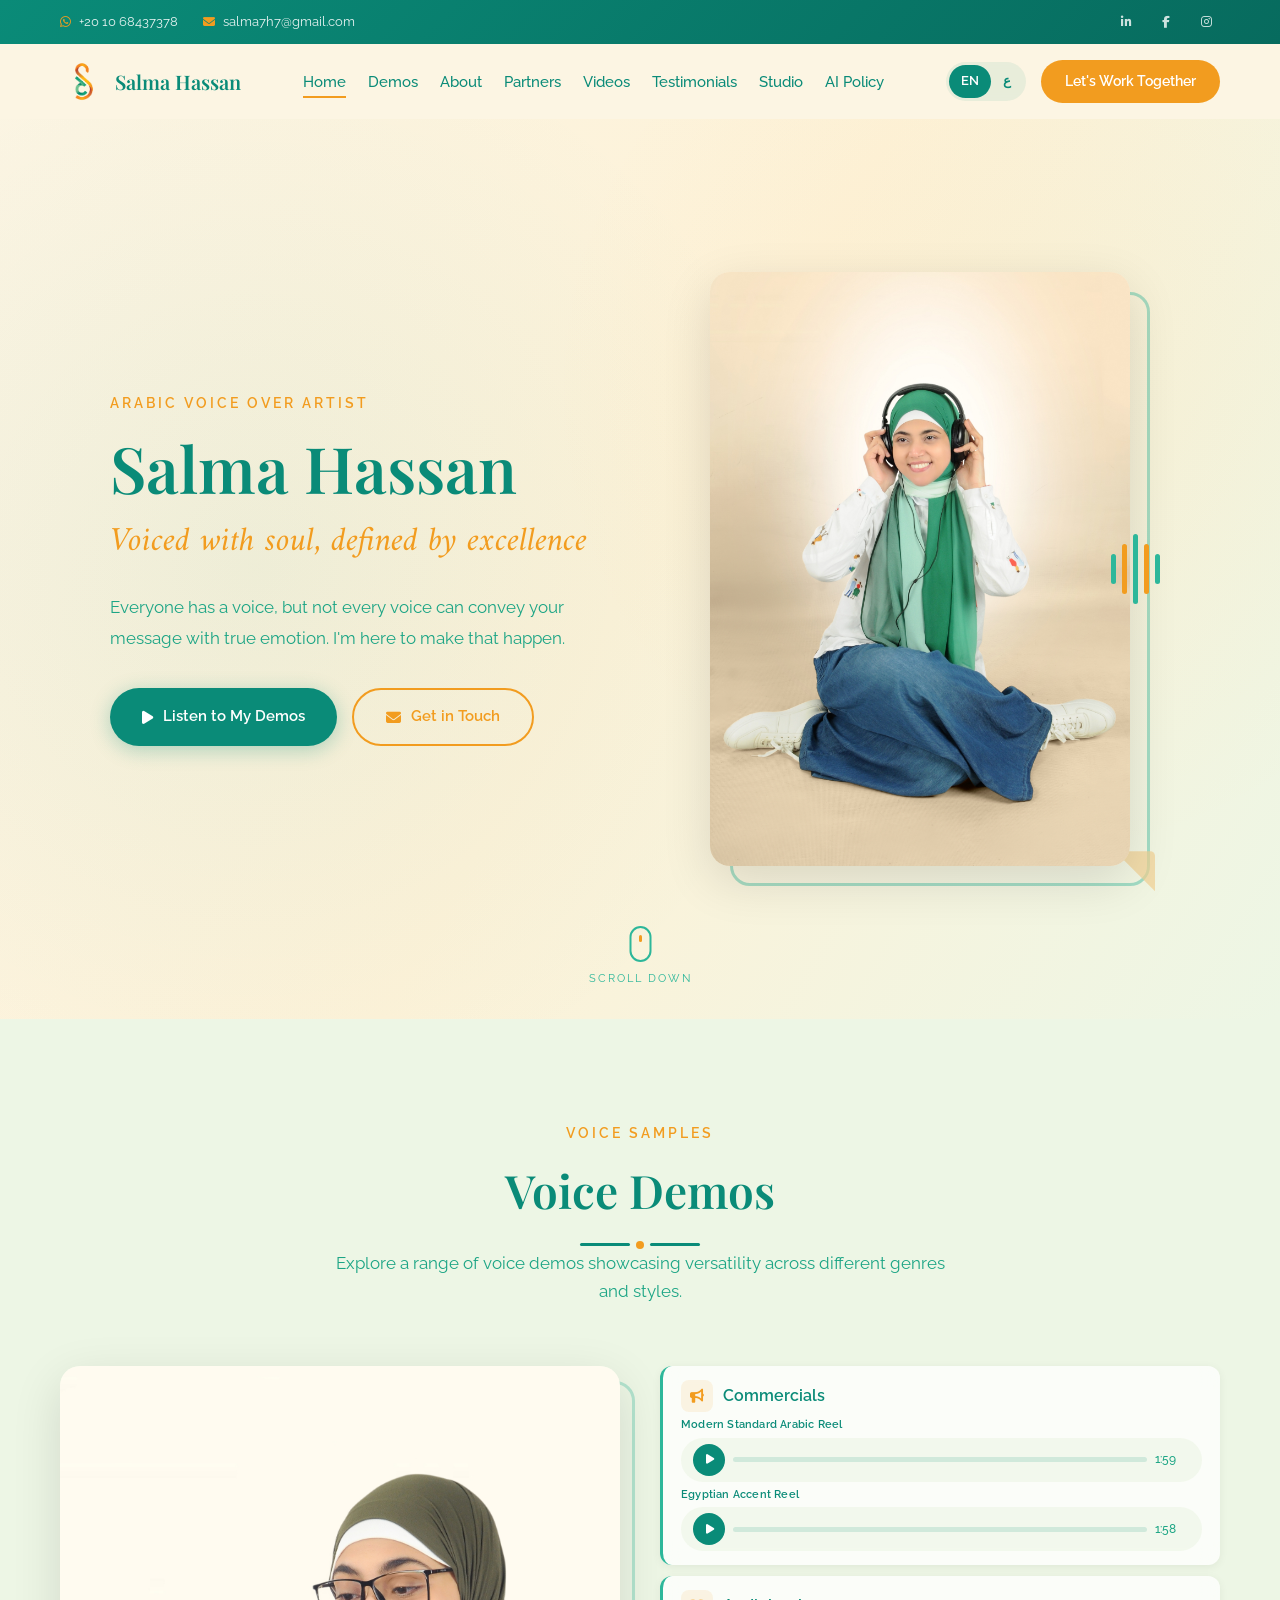
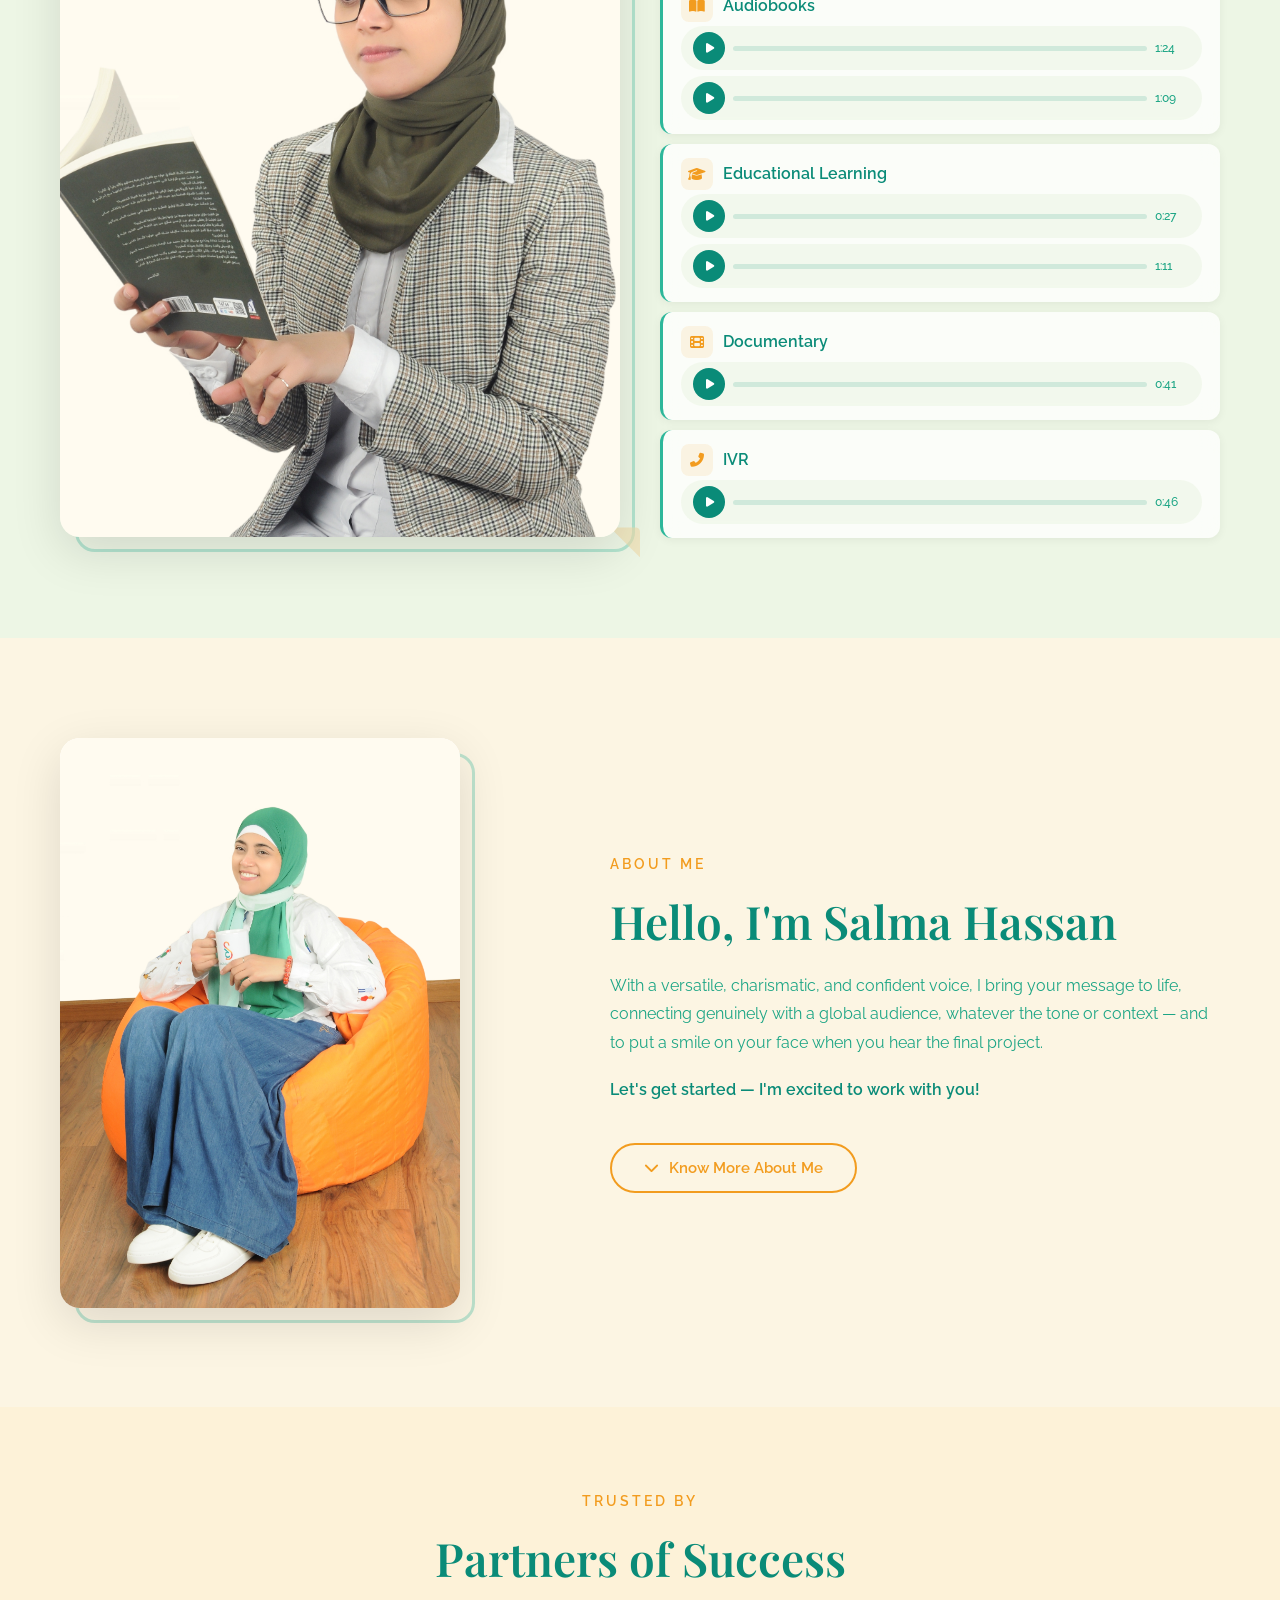
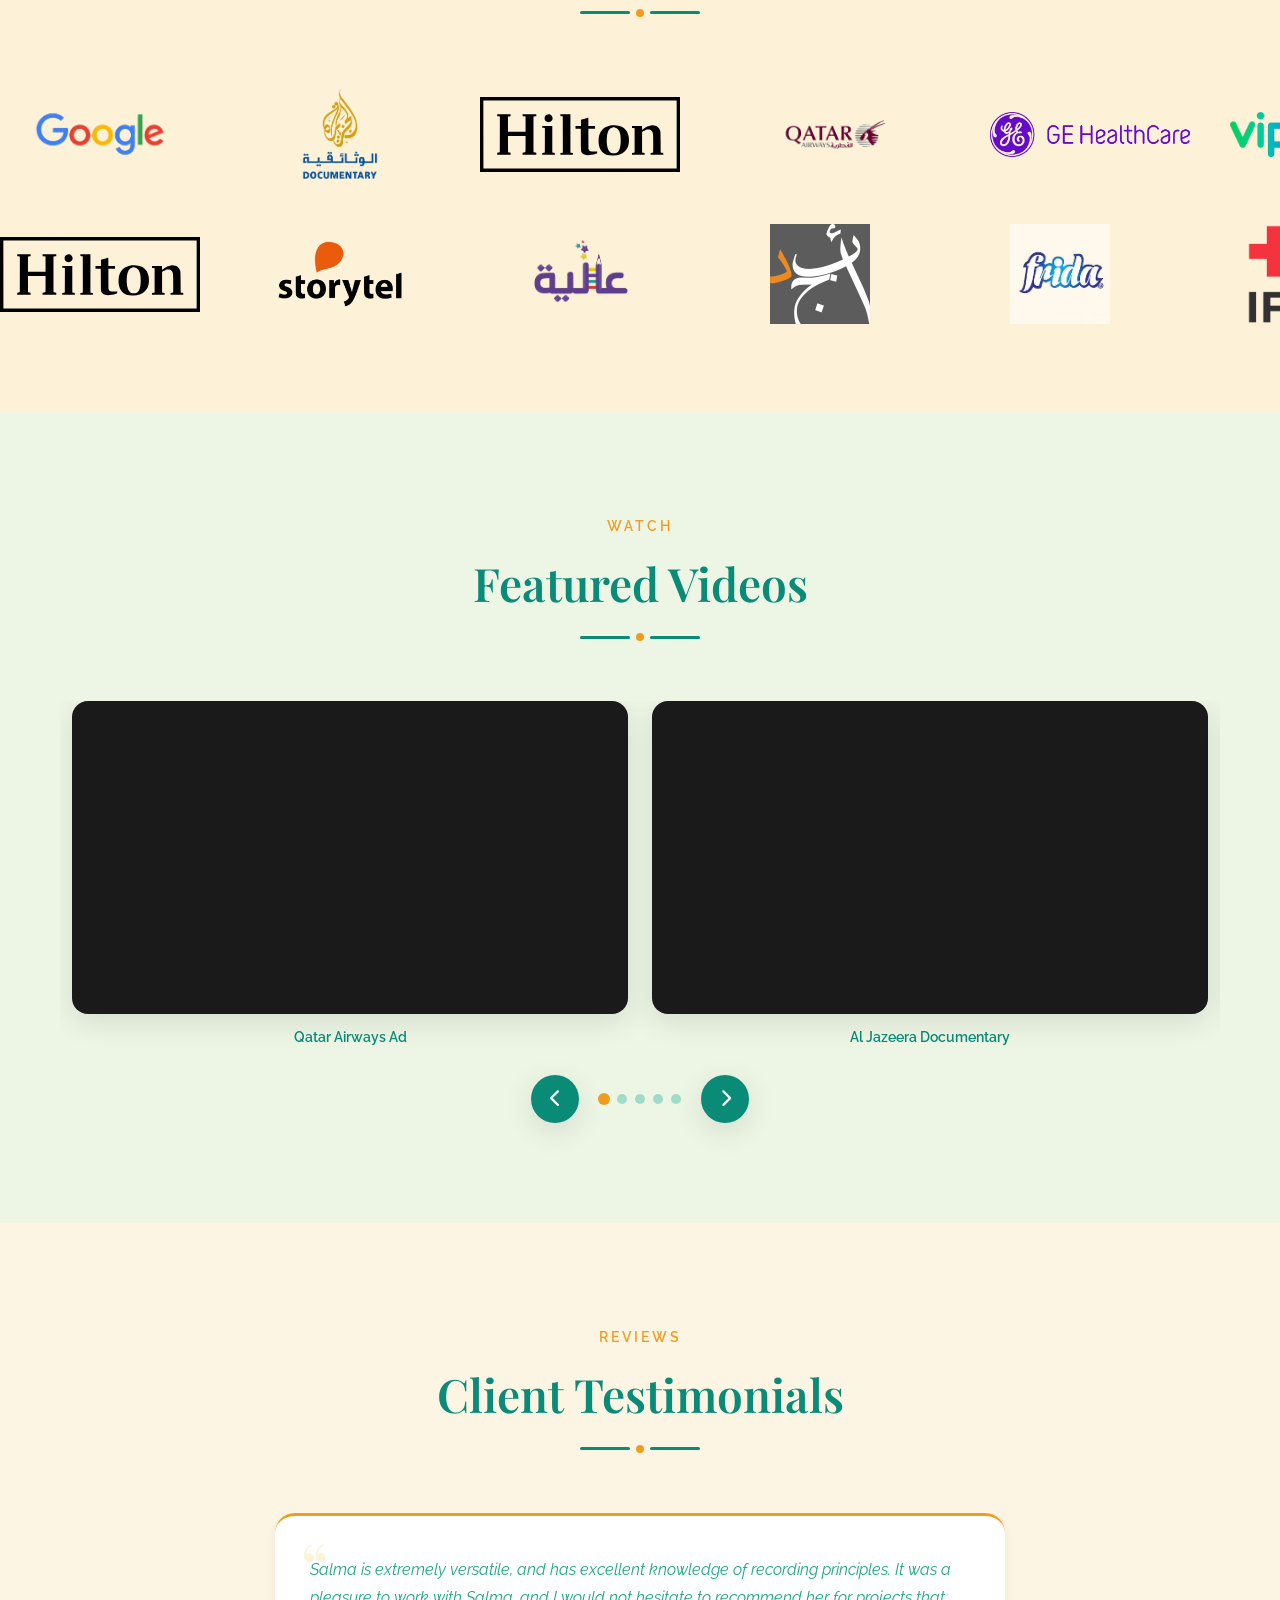
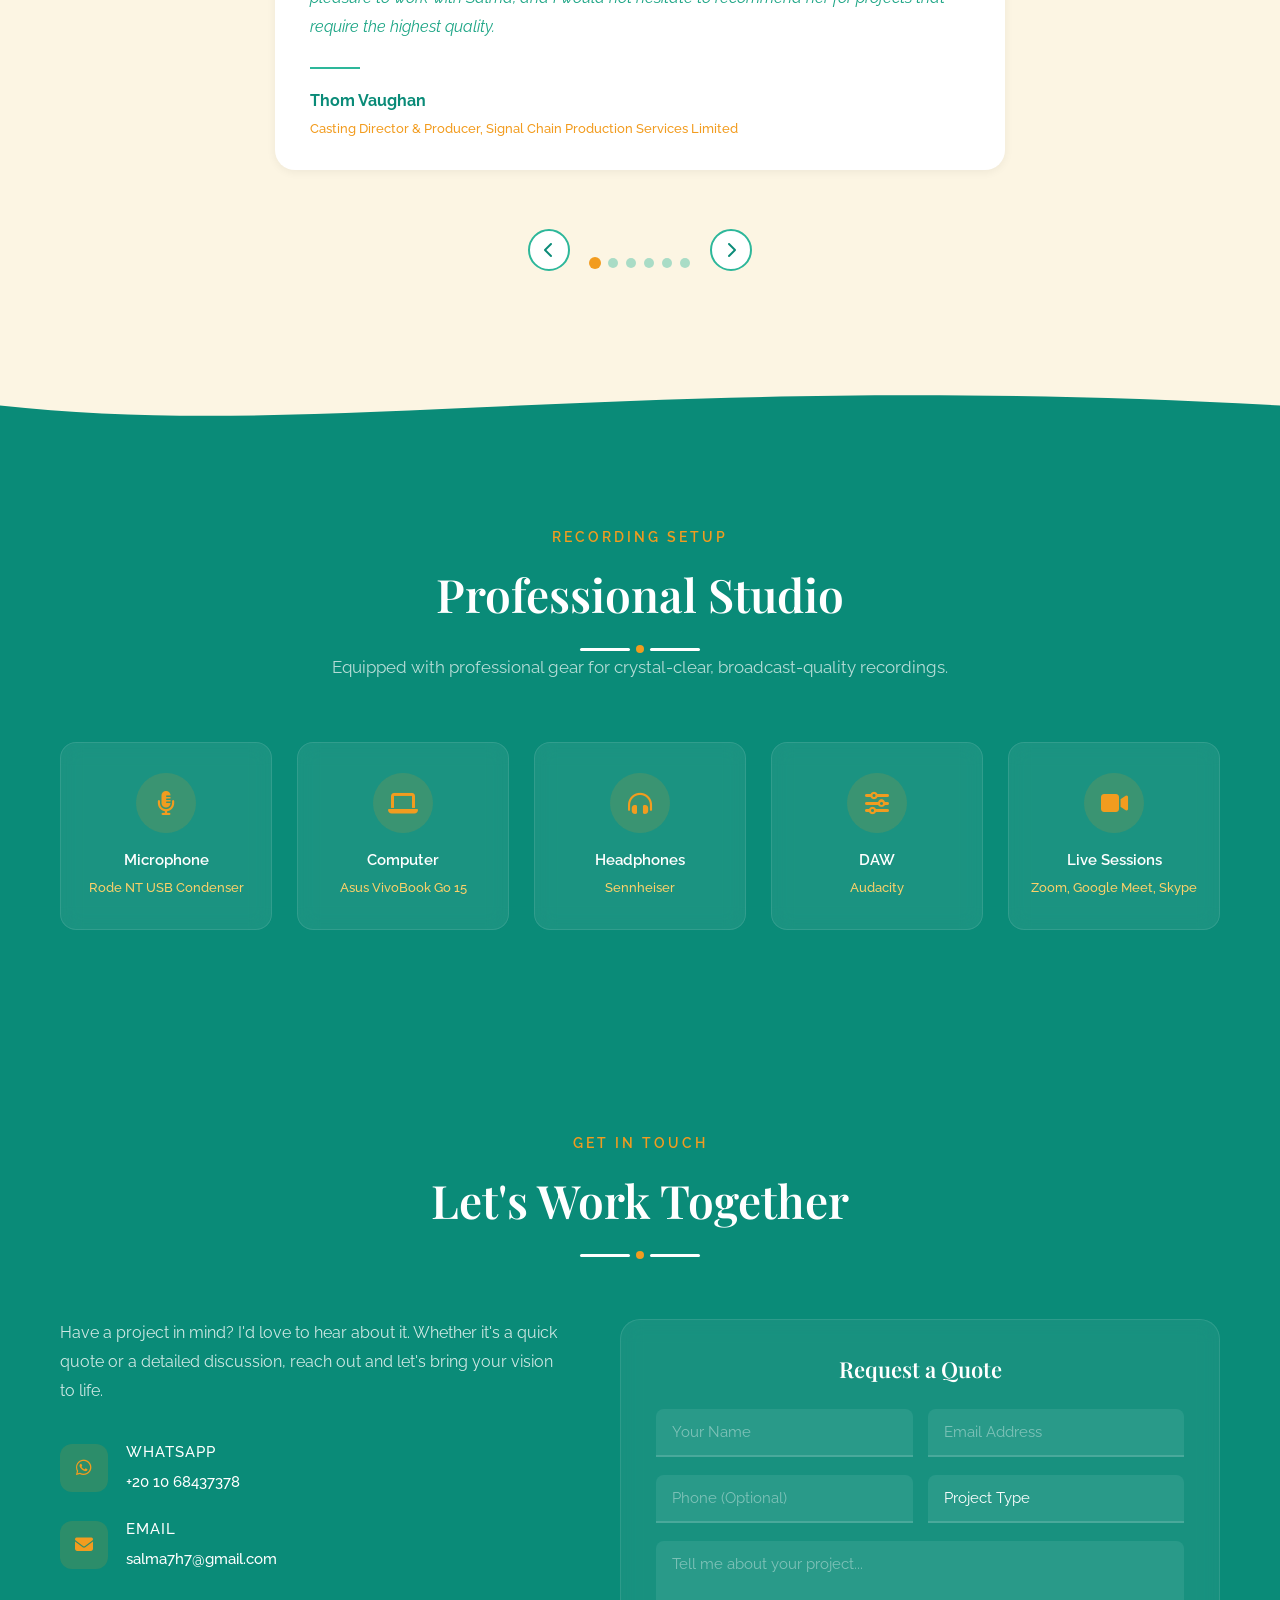
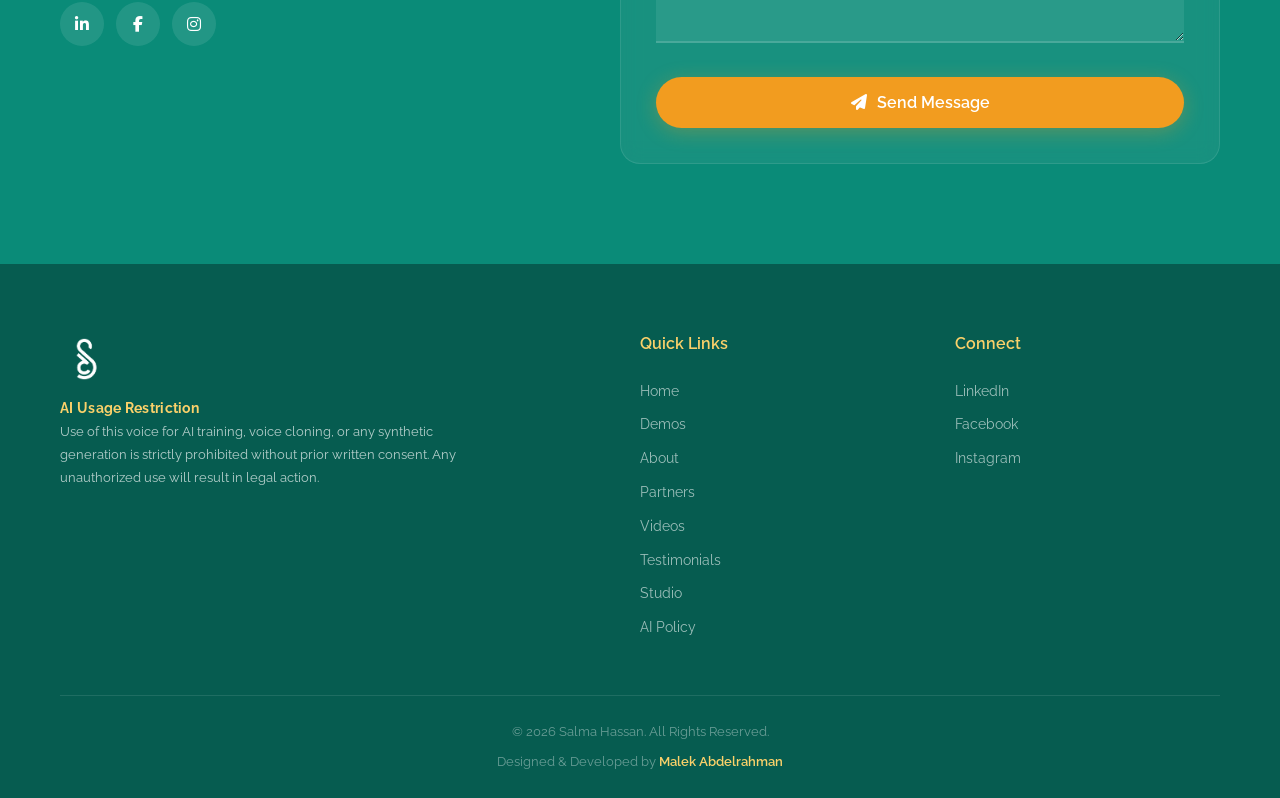
==== commit ddb8a9fb: "Enhance navigation and video functionality: add 'Contact' link to mobile navigation in both Arabic a" ====
--- a/index.html
+++ b/index.html
@@ -45,6 +45,7 @@
                 <li><a href="#testimonials" class="nav-link">Testimonials</a></li>
                 <li><a href="#studio" class="nav-link">Studio</a></li>
                 <li><a href="#ai-policy" class="nav-link">AI Policy</a></li>
+                <li class="nav-contact-mobile"><a href="#contact" class="nav-link">Contact</a></li>
             </ul>
             <div class="nav-right">
                 <div class="lang-toggle">
@@ -358,43 +359,43 @@
             <div class="video-carousel">
                 <div class="video-carousel-track">
                     <div class="video-slide">
-                        <div class="video-wrapper"><iframe src="https://www.youtube.com/embed/AIhhcnn_bWg" title="Qatar Airways Ad" allow="accelerometer; autoplay; clipboard-write; encrypted-media; gyroscope; picture-in-picture" allowfullscreen></iframe></div>
+                        <div class="video-wrapper"><iframe src="https://www.youtube.com/embed/AIhhcnn_bWg?enablejsapi=1" title="Qatar Airways Ad" allow="accelerometer; autoplay; clipboard-write; encrypted-media; gyroscope; picture-in-picture" allowfullscreen></iframe></div>
                         <p class="video-title">Qatar Airways Ad</p>
                     </div>
                     <div class="video-slide">
-                        <div class="video-wrapper"><iframe src="https://www.youtube.com/embed/2ky1parJb24" title="Al Jazeera Documentary" allow="accelerometer; autoplay; clipboard-write; encrypted-media; gyroscope; picture-in-picture" allowfullscreen></iframe></div>
+                        <div class="video-wrapper"><iframe src="https://www.youtube.com/embed/2ky1parJb24?enablejsapi=1" title="Al Jazeera Documentary" allow="accelerometer; autoplay; clipboard-write; encrypted-media; gyroscope; picture-in-picture" allowfullscreen></iframe></div>
                         <p class="video-title">Al Jazeera Documentary</p>
                     </div>
                     <div class="video-slide">
-                        <div class="video-wrapper"><iframe src="https://www.youtube.com/embed/jszeJOA5jzE" title="GE HealthCare Ad" allow="accelerometer; autoplay; clipboard-write; encrypted-media; gyroscope; picture-in-picture" allowfullscreen></iframe></div>
+                        <div class="video-wrapper"><iframe src="https://www.youtube.com/embed/jszeJOA5jzE?enablejsapi=1" title="GE HealthCare Ad" allow="accelerometer; autoplay; clipboard-write; encrypted-media; gyroscope; picture-in-picture" allowfullscreen></iframe></div>
                         <p class="video-title">GE HealthCare Ad</p>
                     </div>
                     <div class="video-slide">
-                        <div class="video-wrapper"><iframe src="https://www.youtube.com/embed/BLI_-acqqZc" title="Saudi German Hospital Ad" allow="accelerometer; autoplay; clipboard-write; encrypted-media; gyroscope; picture-in-picture" allowfullscreen></iframe></div>
+                        <div class="video-wrapper"><iframe src="https://www.youtube.com/embed/BLI_-acqqZc?enablejsapi=1" title="Saudi German Hospital Ad" allow="accelerometer; autoplay; clipboard-write; encrypted-media; gyroscope; picture-in-picture" allowfullscreen></iframe></div>
                         <p class="video-title">Saudi German Hospital Ad</p>
                     </div>
                     <div class="video-slide">
-                        <div class="video-wrapper"><iframe src="https://www.youtube.com/embed/oa2XGfgFMuU" title="Frida Ad" allow="accelerometer; autoplay; clipboard-write; encrypted-media; gyroscope; picture-in-picture" allowfullscreen></iframe></div>
+                        <div class="video-wrapper"><iframe src="https://www.youtube.com/embed/oa2XGfgFMuU?enablejsapi=1" title="Frida Ad" allow="accelerometer; autoplay; clipboard-write; encrypted-media; gyroscope; picture-in-picture" allowfullscreen></iframe></div>
                         <p class="video-title">Frida Ad</p>
                     </div>
                     <div class="video-slide">
-                        <div class="video-wrapper"><iframe src="https://www.youtube.com/embed/zfyzoABon4I" title="CEMEX Ad" allow="accelerometer; autoplay; clipboard-write; encrypted-media; gyroscope; picture-in-picture" allowfullscreen></iframe></div>
+                        <div class="video-wrapper"><iframe src="https://www.youtube.com/embed/zfyzoABon4I?enablejsapi=1" title="CEMEX Ad" allow="accelerometer; autoplay; clipboard-write; encrypted-media; gyroscope; picture-in-picture" allowfullscreen></iframe></div>
                         <p class="video-title">CEMEX Ad</p>
                     </div>
                     <div class="video-slide">
-                        <div class="video-wrapper"><iframe src="https://www.youtube.com/embed/lE1j2lV2Thk" title="Bahia Org. Ad" allow="accelerometer; autoplay; clipboard-write; encrypted-media; gyroscope; picture-in-picture" allowfullscreen></iframe></div>
+                        <div class="video-wrapper"><iframe src="https://www.youtube.com/embed/lE1j2lV2Thk?enablejsapi=1" title="Bahia Org. Ad" allow="accelerometer; autoplay; clipboard-write; encrypted-media; gyroscope; picture-in-picture" allowfullscreen></iframe></div>
                         <p class="video-title">Bahia Org. Ad</p>
                     </div>
                     <div class="video-slide">
-                        <div class="video-wrapper"><iframe src="https://www.youtube.com/embed/GdQX8XdrbKg" title="Noor in Tayebeen Village - Mina" allow="accelerometer; autoplay; clipboard-write; encrypted-media; gyroscope; picture-in-picture" allowfullscreen></iframe></div>
+                        <div class="video-wrapper"><iframe src="https://www.youtube.com/embed/GdQX8XdrbKg?enablejsapi=1" title="Noor in Tayebeen Village - Mina" allow="accelerometer; autoplay; clipboard-write; encrypted-media; gyroscope; picture-in-picture" allowfullscreen></iframe></div>
                         <p class="video-title">Noor in Tayebeen Village &ndash; Mina</p>
                     </div>
                     <div class="video-slide">
-                        <div class="video-wrapper"><iframe src="https://www.youtube.com/embed/rdpxiCtG_Mo" title="Flash - Fares Role" allow="accelerometer; autoplay; clipboard-write; encrypted-media; gyroscope; picture-in-picture" allowfullscreen></iframe></div>
+                        <div class="video-wrapper"><iframe src="https://www.youtube.com/embed/rdpxiCtG_Mo?enablejsapi=1" title="Flash - Fares Role" allow="accelerometer; autoplay; clipboard-write; encrypted-media; gyroscope; picture-in-picture" allowfullscreen></iframe></div>
                         <p class="video-title">Flash &ndash; Fares Role</p>
                     </div>
                     <div class="video-slide">
-                        <div class="video-wrapper"><iframe src="https://www.youtube.com/embed/tyRkMZ1q4xo" title="Wonder Planet - Farawla and Senses" allow="accelerometer; autoplay; clipboard-write; encrypted-media; gyroscope; picture-in-picture" allowfullscreen></iframe></div>
+                        <div class="video-wrapper"><iframe src="https://www.youtube.com/embed/tyRkMZ1q4xo?enablejsapi=1" title="Wonder Planet - Farawla and Senses" allow="accelerometer; autoplay; clipboard-write; encrypted-media; gyroscope; picture-in-picture" allowfullscreen></iframe></div>
                         <p class="video-title">Wonder Planet &ndash; Farawla &amp; Senses</p>
                     </div>
                 </div>
--- a/css/styles.css
+++ b/css/styles.css
@@ -291,6 +291,10 @@
     gap: 22px;
 }
 
+.nav-contact-mobile {
+    display: none;
+}
+
 .nav-link {
     color: var(--teal-dark);
     font-size: 15px;
@@ -1689,14 +1693,19 @@
     .nav-links.active .nav-link {
         color: var(--white);
         font-size: 18px;
-        padding: 20px 28px;
+        padding: 22px 28px;
         text-align: left;
         border-bottom: 1px solid rgba(255,255,255,0.1);
+        min-height: 56px;
+        display: flex;
+        align-items: center;
     }
 
     .nav-links.active .nav-link:last-child { border-bottom: none; }
 
     .nav-links.active .nav-link::after { display: none; }
+
+    .nav-links.active .nav-contact-mobile { display: block; }
 
     .top-bar-right { display: none; }
     .top-bar-left { gap: 15px; font-size: 12px; }
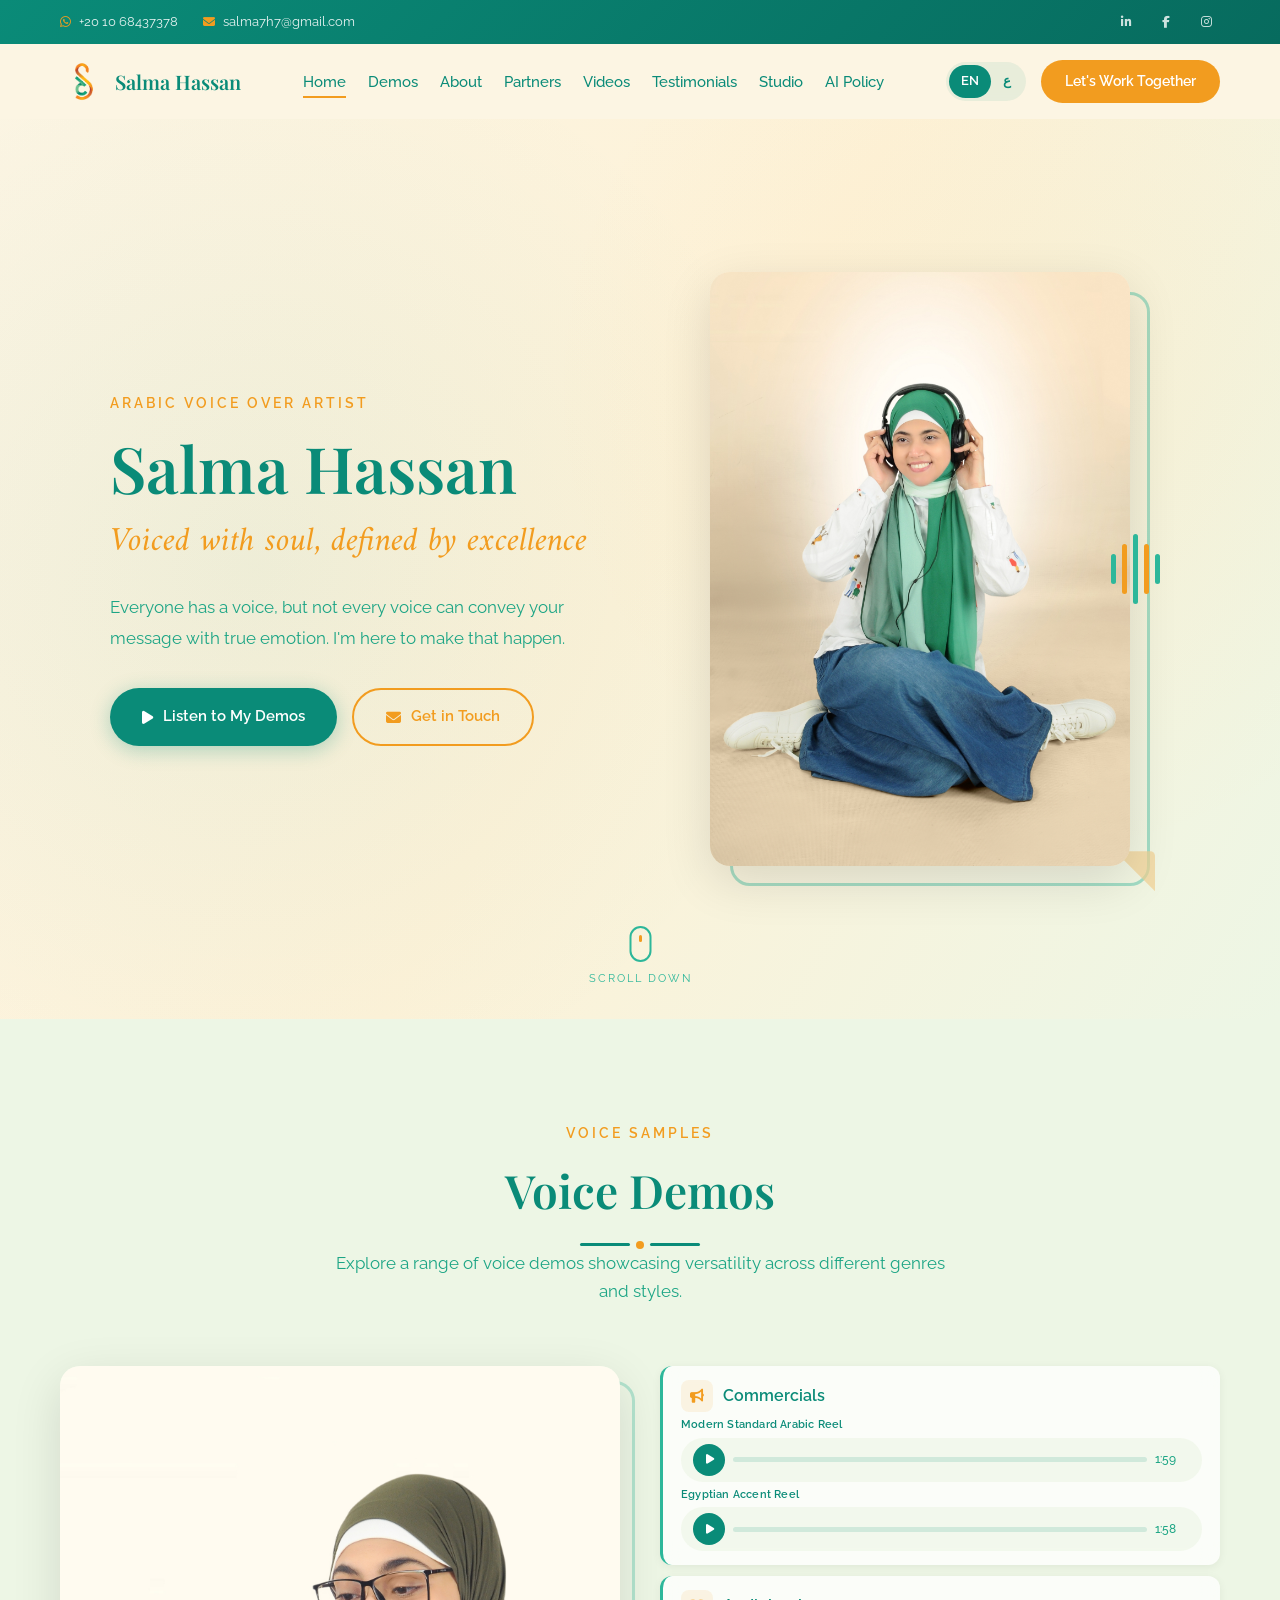
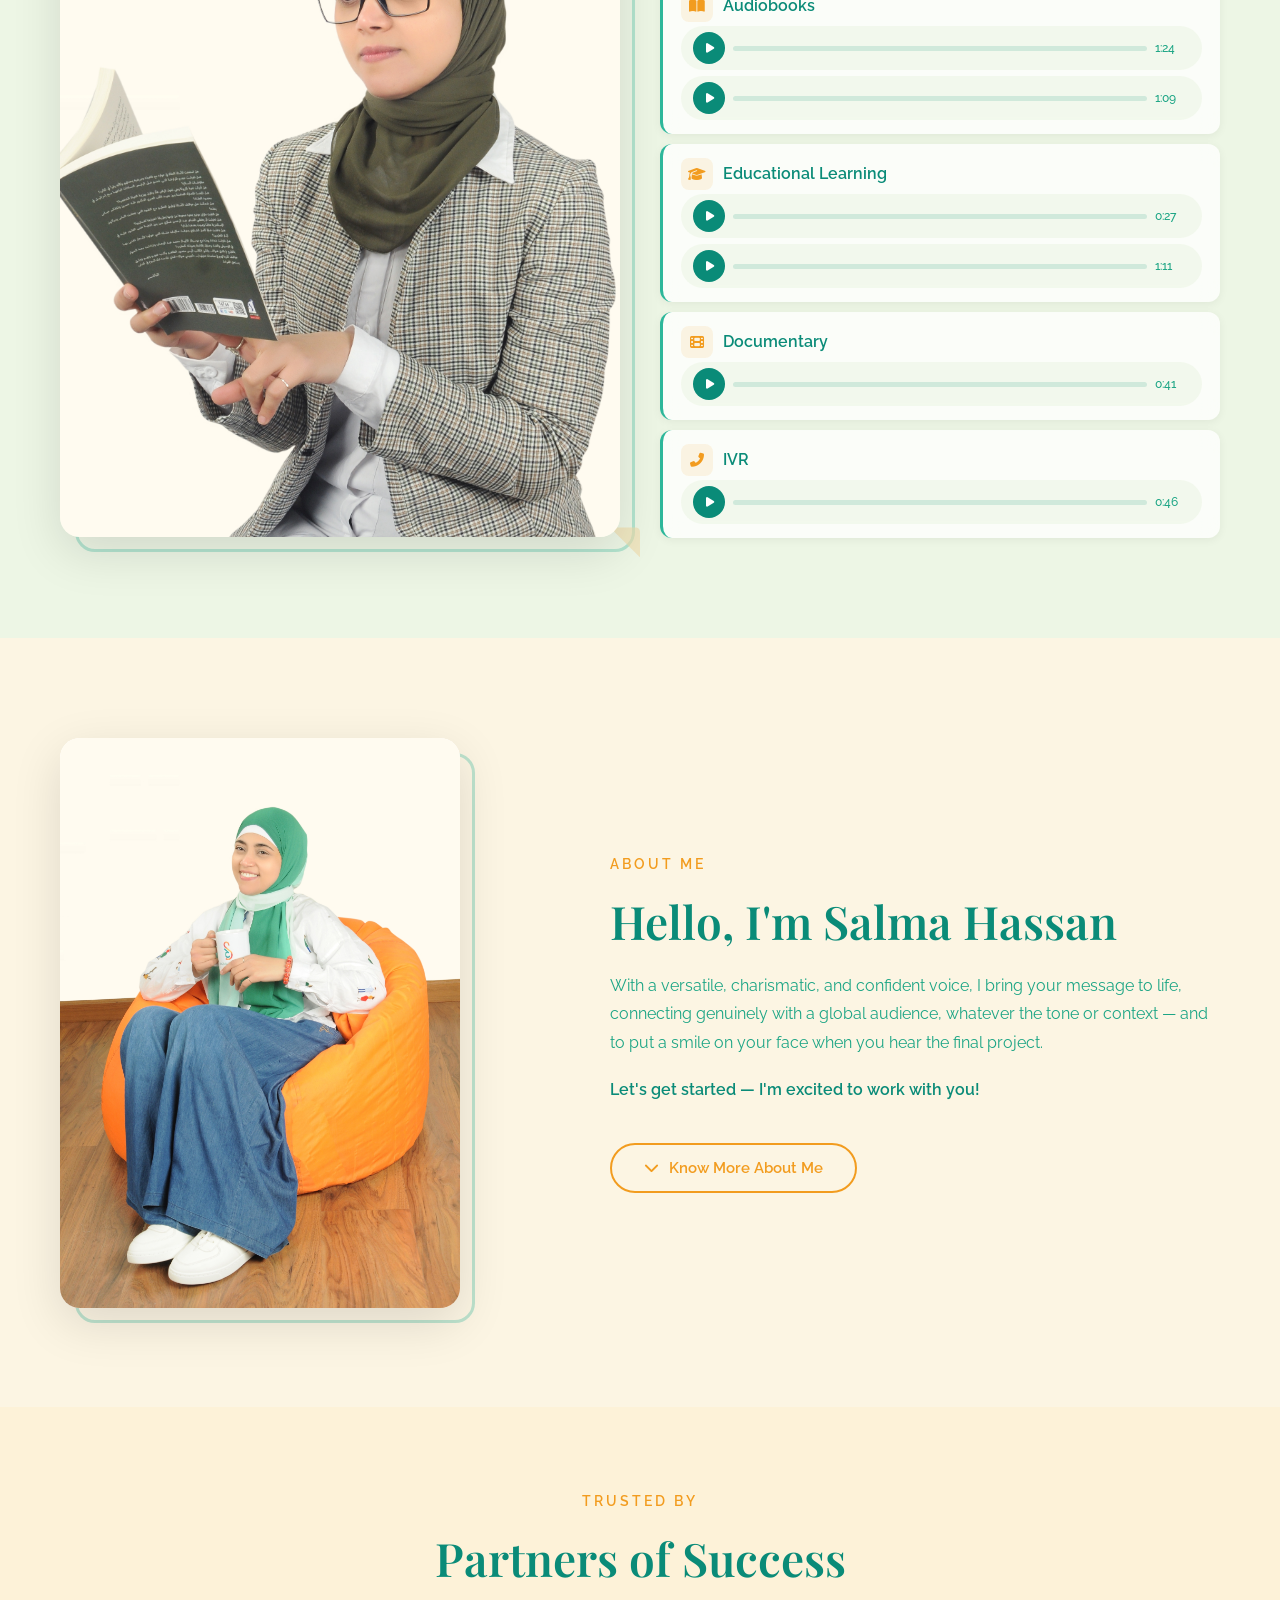
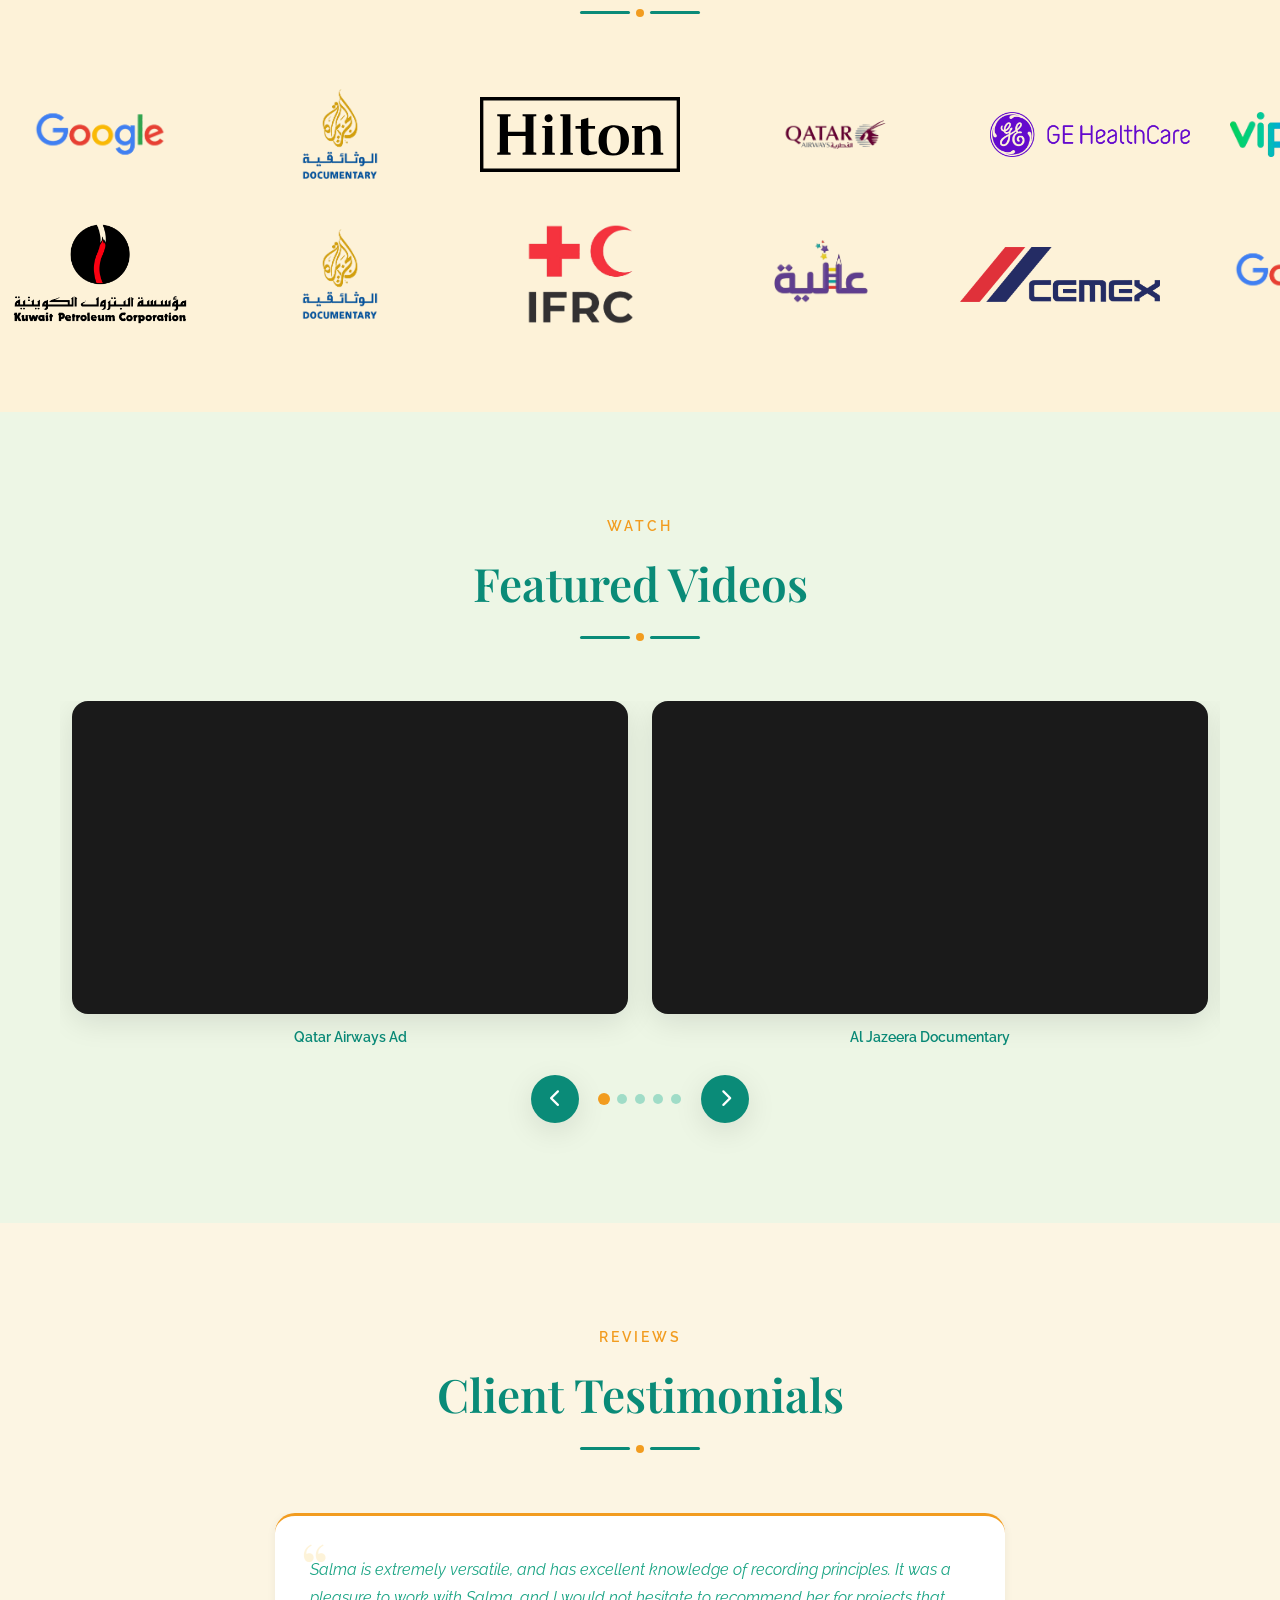
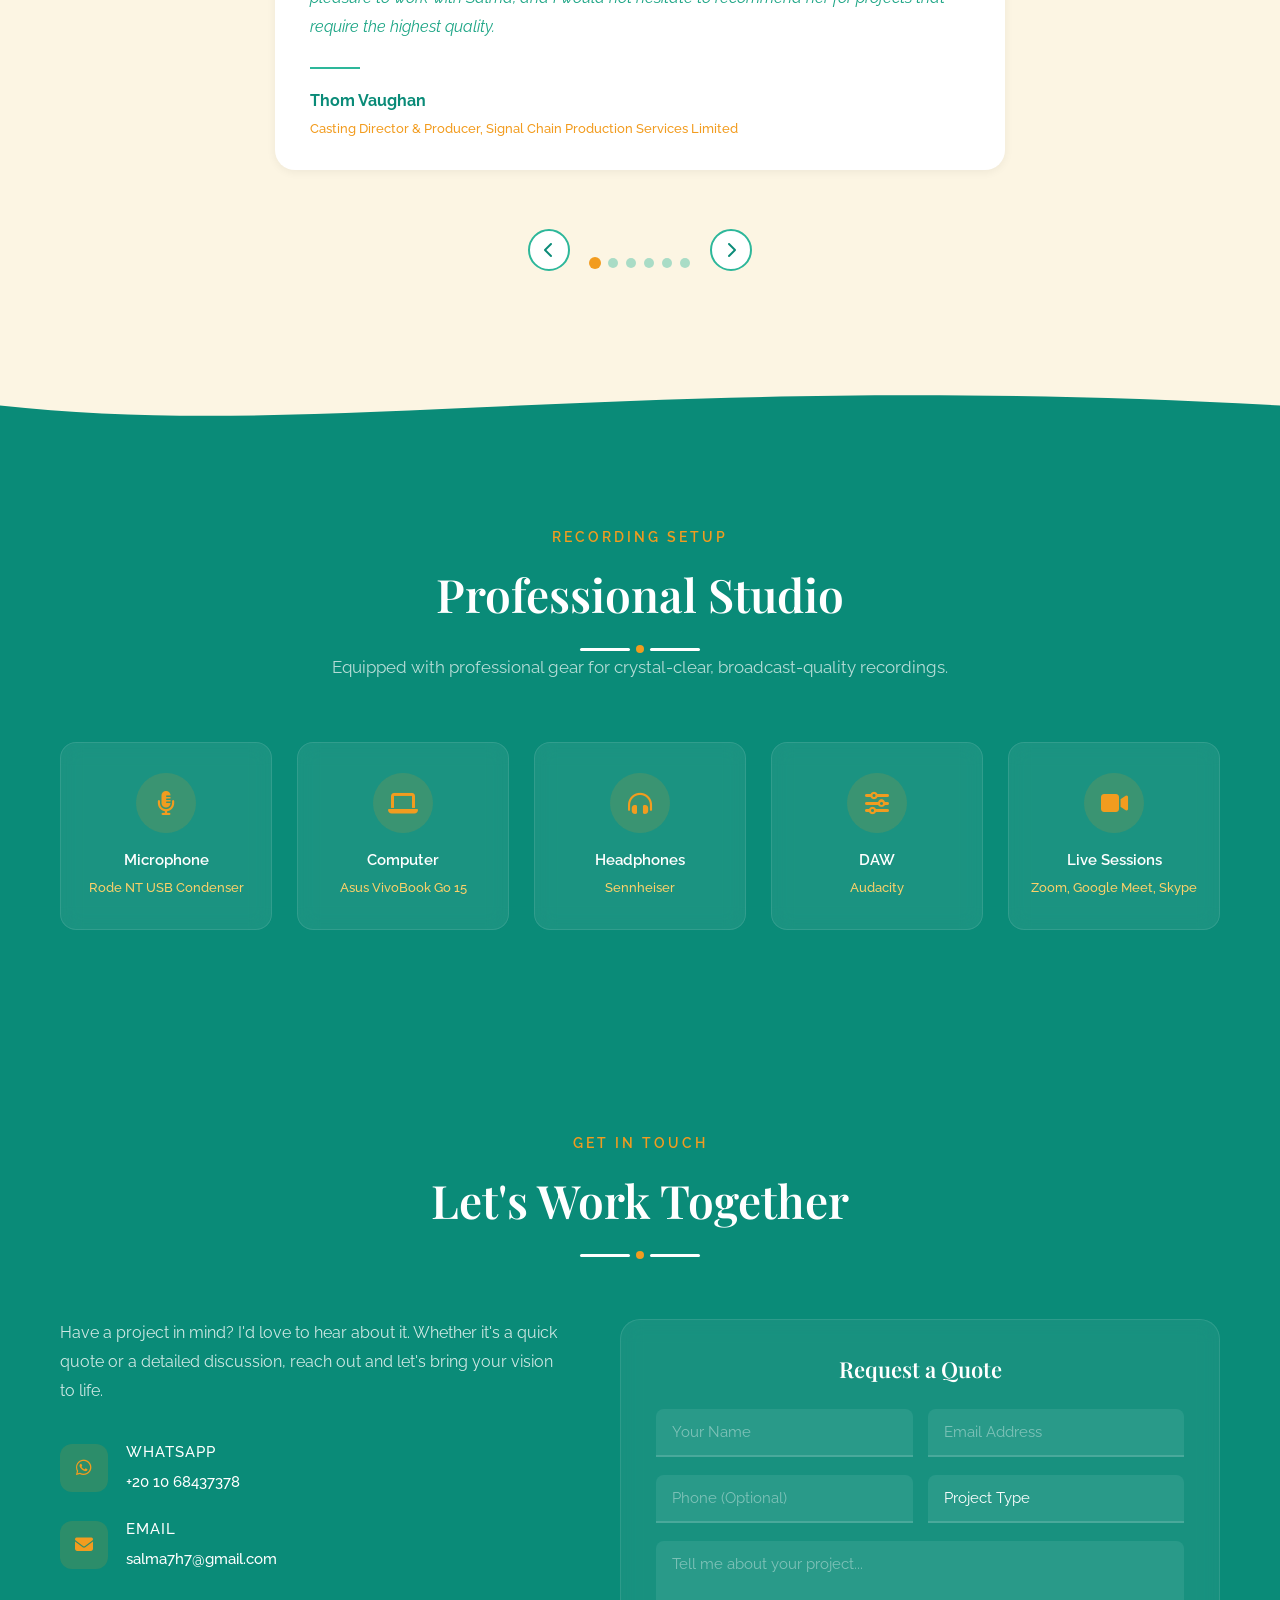
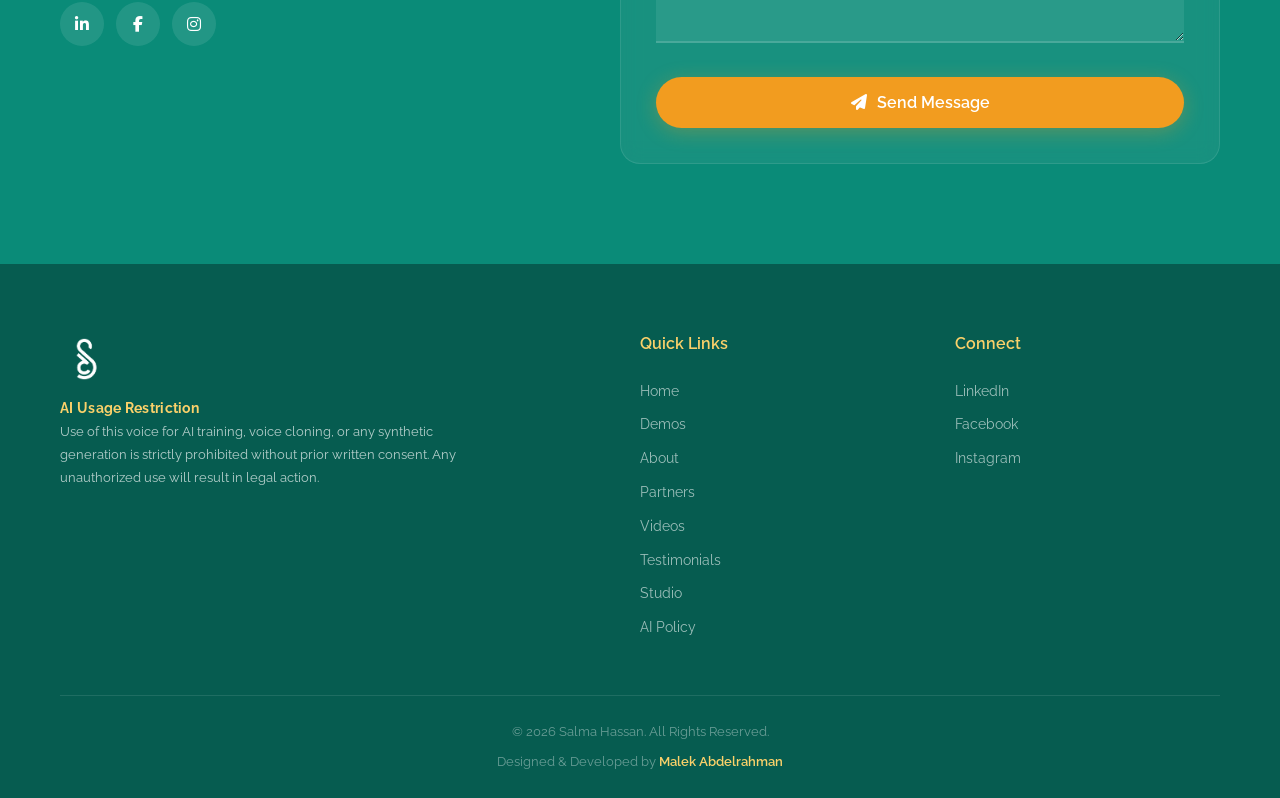
==== commit befde19b: "Refactor navigation and mobile button styles: restore 'AI Policy' link in both Arabic and English na" ====
--- a/index.html
+++ b/index.html
@@ -44,8 +44,8 @@
                 <li><a href="#videos" class="nav-link">Videos</a></li>
                 <li><a href="#testimonials" class="nav-link">Testimonials</a></li>
                 <li><a href="#studio" class="nav-link">Studio</a></li>
+                <li class="nav-contact-mobile"><a href="#contact" class="nav-link">Contact</a></li>
                 <li><a href="#ai-policy" class="nav-link">AI Policy</a></li>
-                <li class="nav-contact-mobile"><a href="#contact" class="nav-link">Contact</a></li>
             </ul>
             <div class="nav-right">
                 <div class="lang-toggle">
--- a/css/styles.css
+++ b/css/styles.css
@@ -1664,8 +1664,8 @@
     section[id], [id] { scroll-margin-top: 80px; }
 
     .nav-links, .nav-cta { display: none; }
-    .mobile-menu-btn { display: flex; padding: 12px; min-width: 48px; min-height: 48px; align-items: center; justify-content: center; }
-    .mobile-menu-btn span { width: 30px; height: 3px; }
+    .mobile-menu-btn { display: flex; padding: 10px; min-width: 44px; min-height: 44px; align-items: center; justify-content: center; }
+    .mobile-menu-btn span { width: 26px; height: 2.5px; }
     .nav-logo-name { font-size: 17px; }
     .nav-logo img { height: 48px; }
     .navbar.scrolled .nav-logo img { height: 42px; }
@@ -1692,11 +1692,11 @@
 
     .nav-links.active .nav-link {
         color: var(--white);
-        font-size: 18px;
-        padding: 22px 28px;
+        font-size: 17px;
+        padding: 18px 24px;
         text-align: left;
         border-bottom: 1px solid rgba(255,255,255,0.1);
-        min-height: 56px;
+        min-height: 50px;
         display: flex;
         align-items: center;
     }
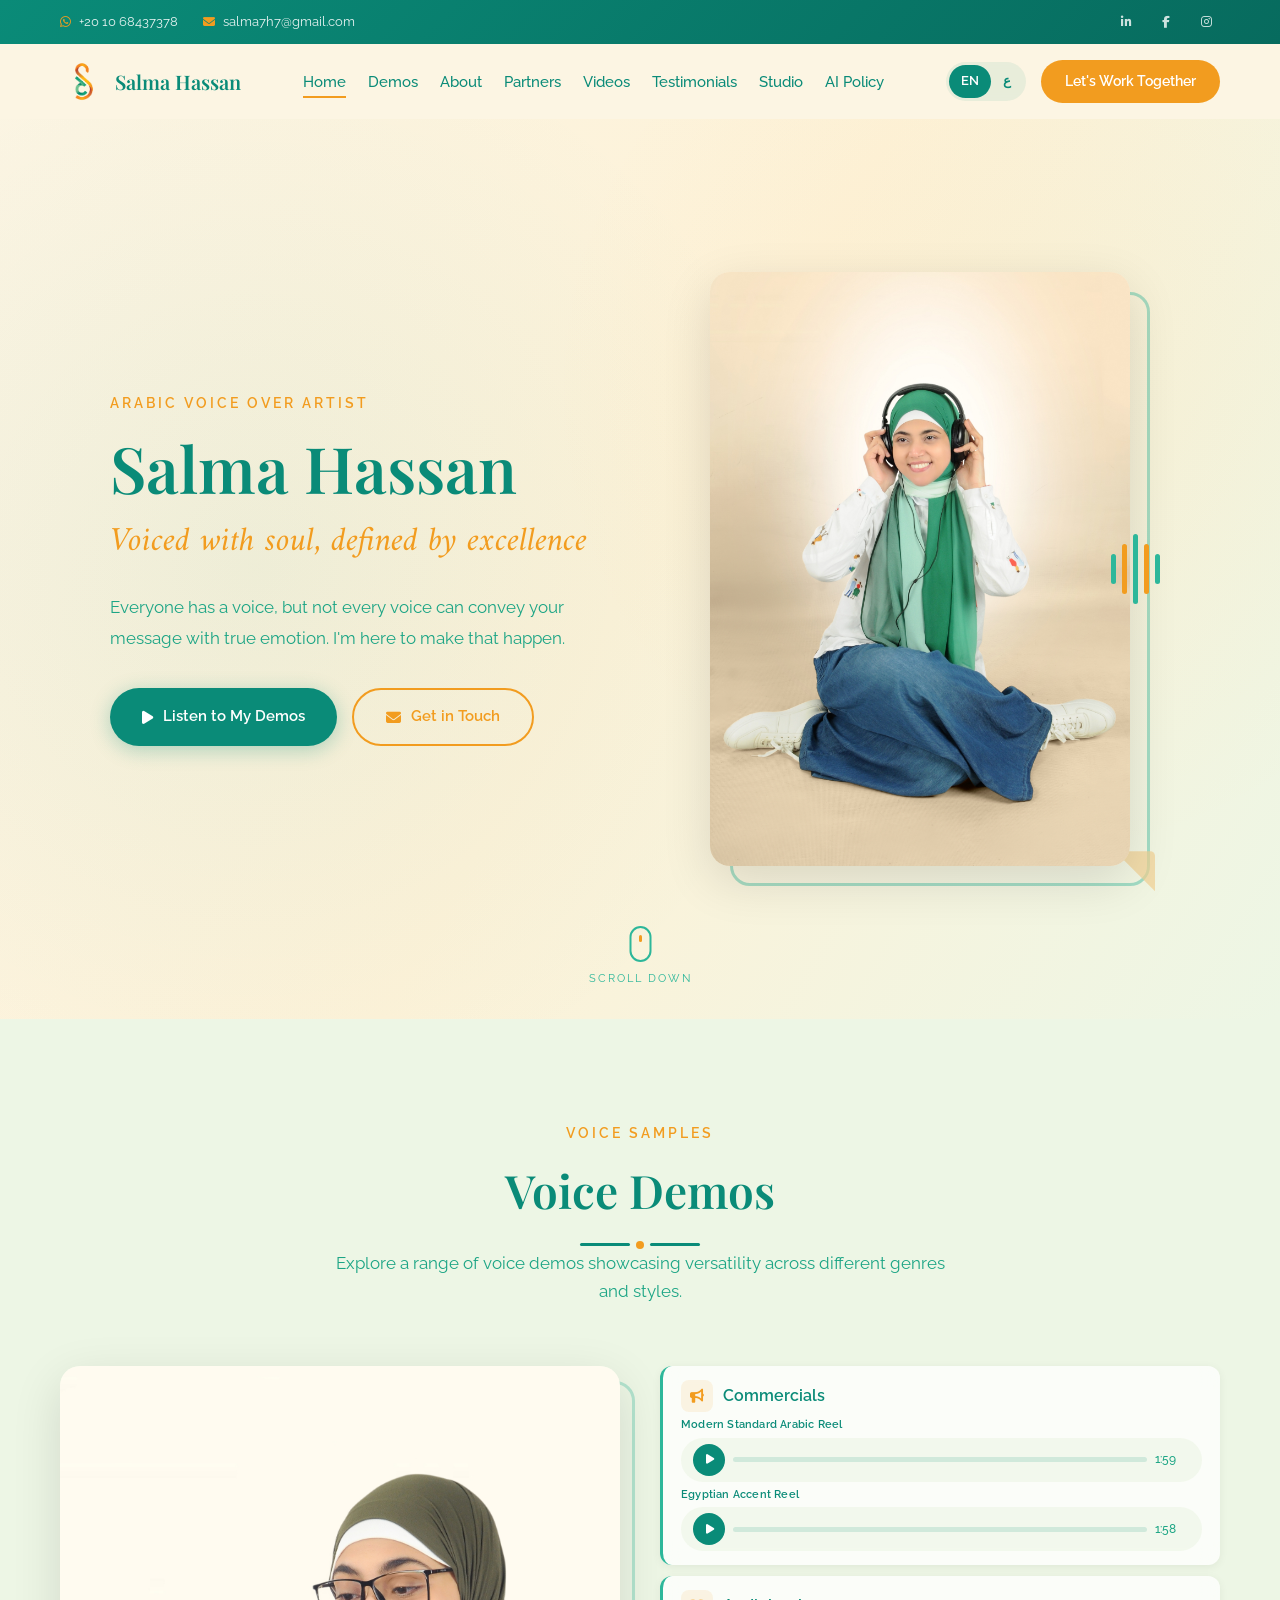
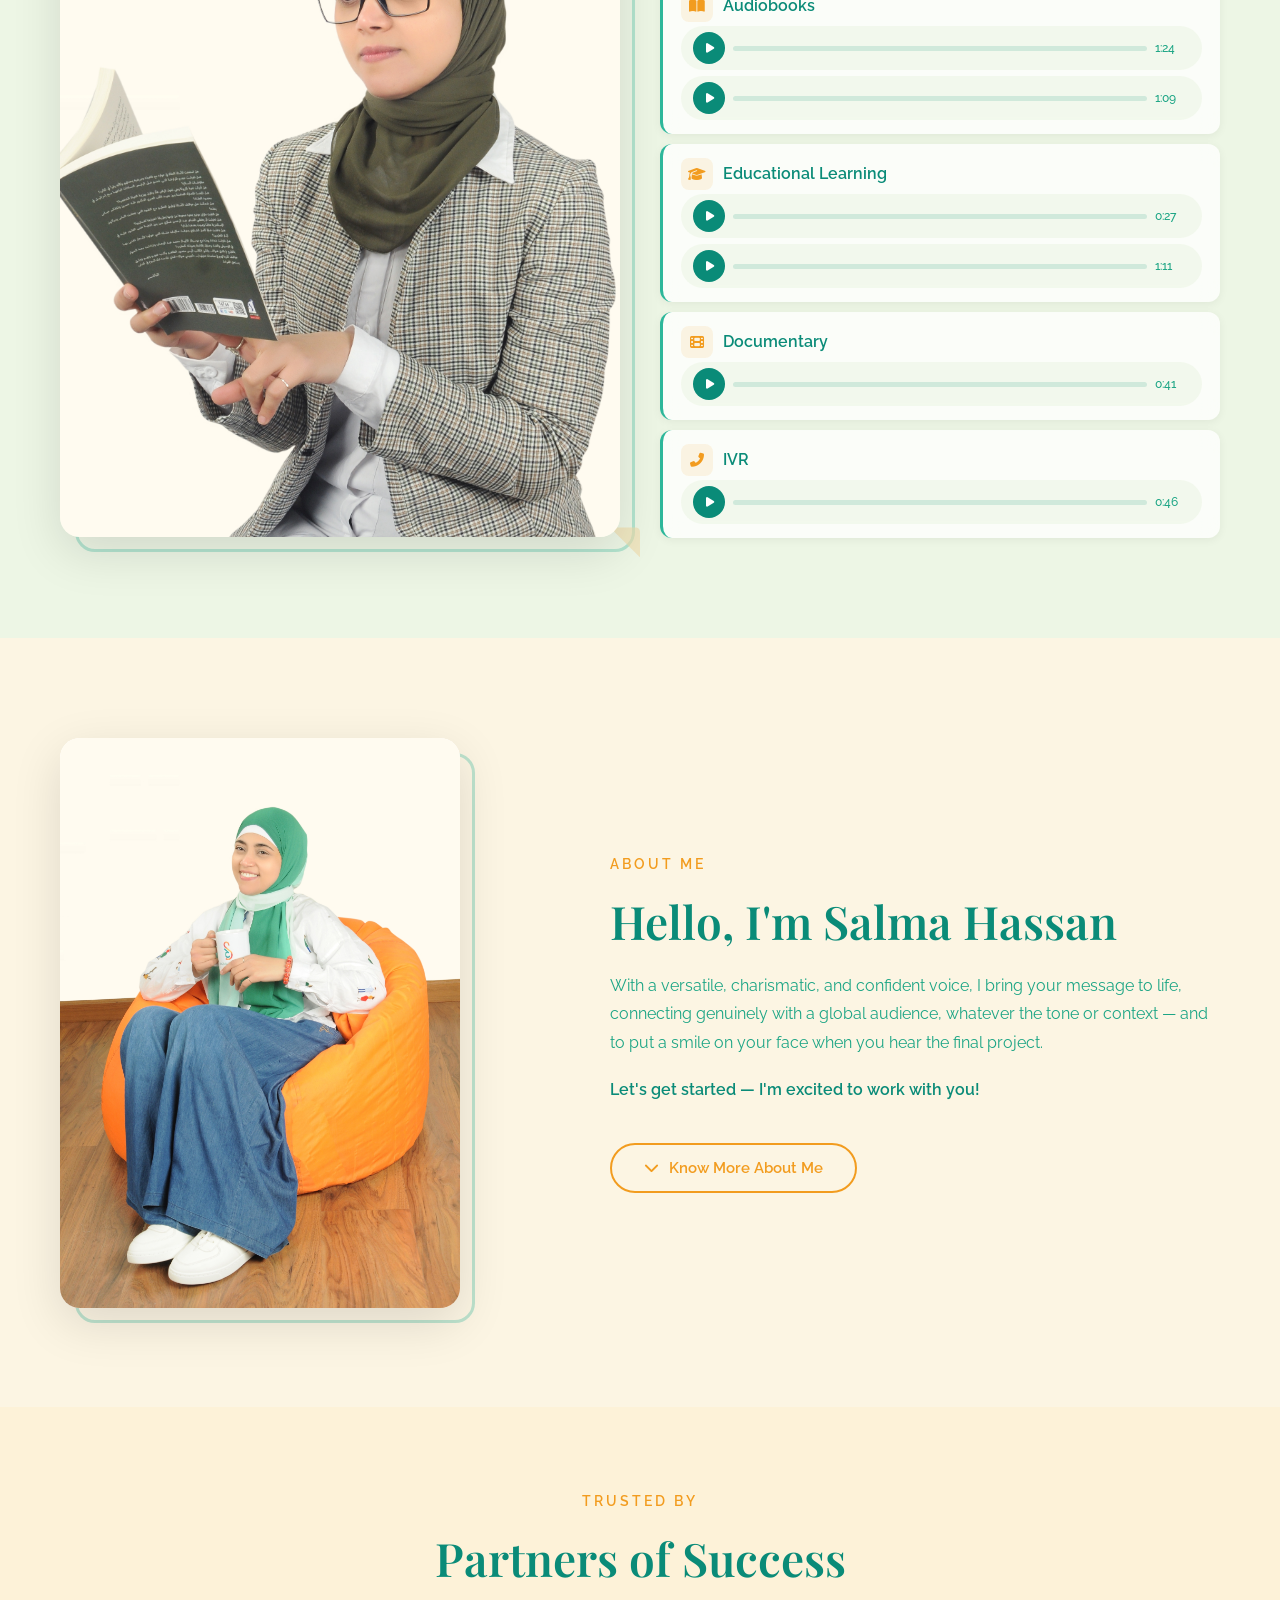
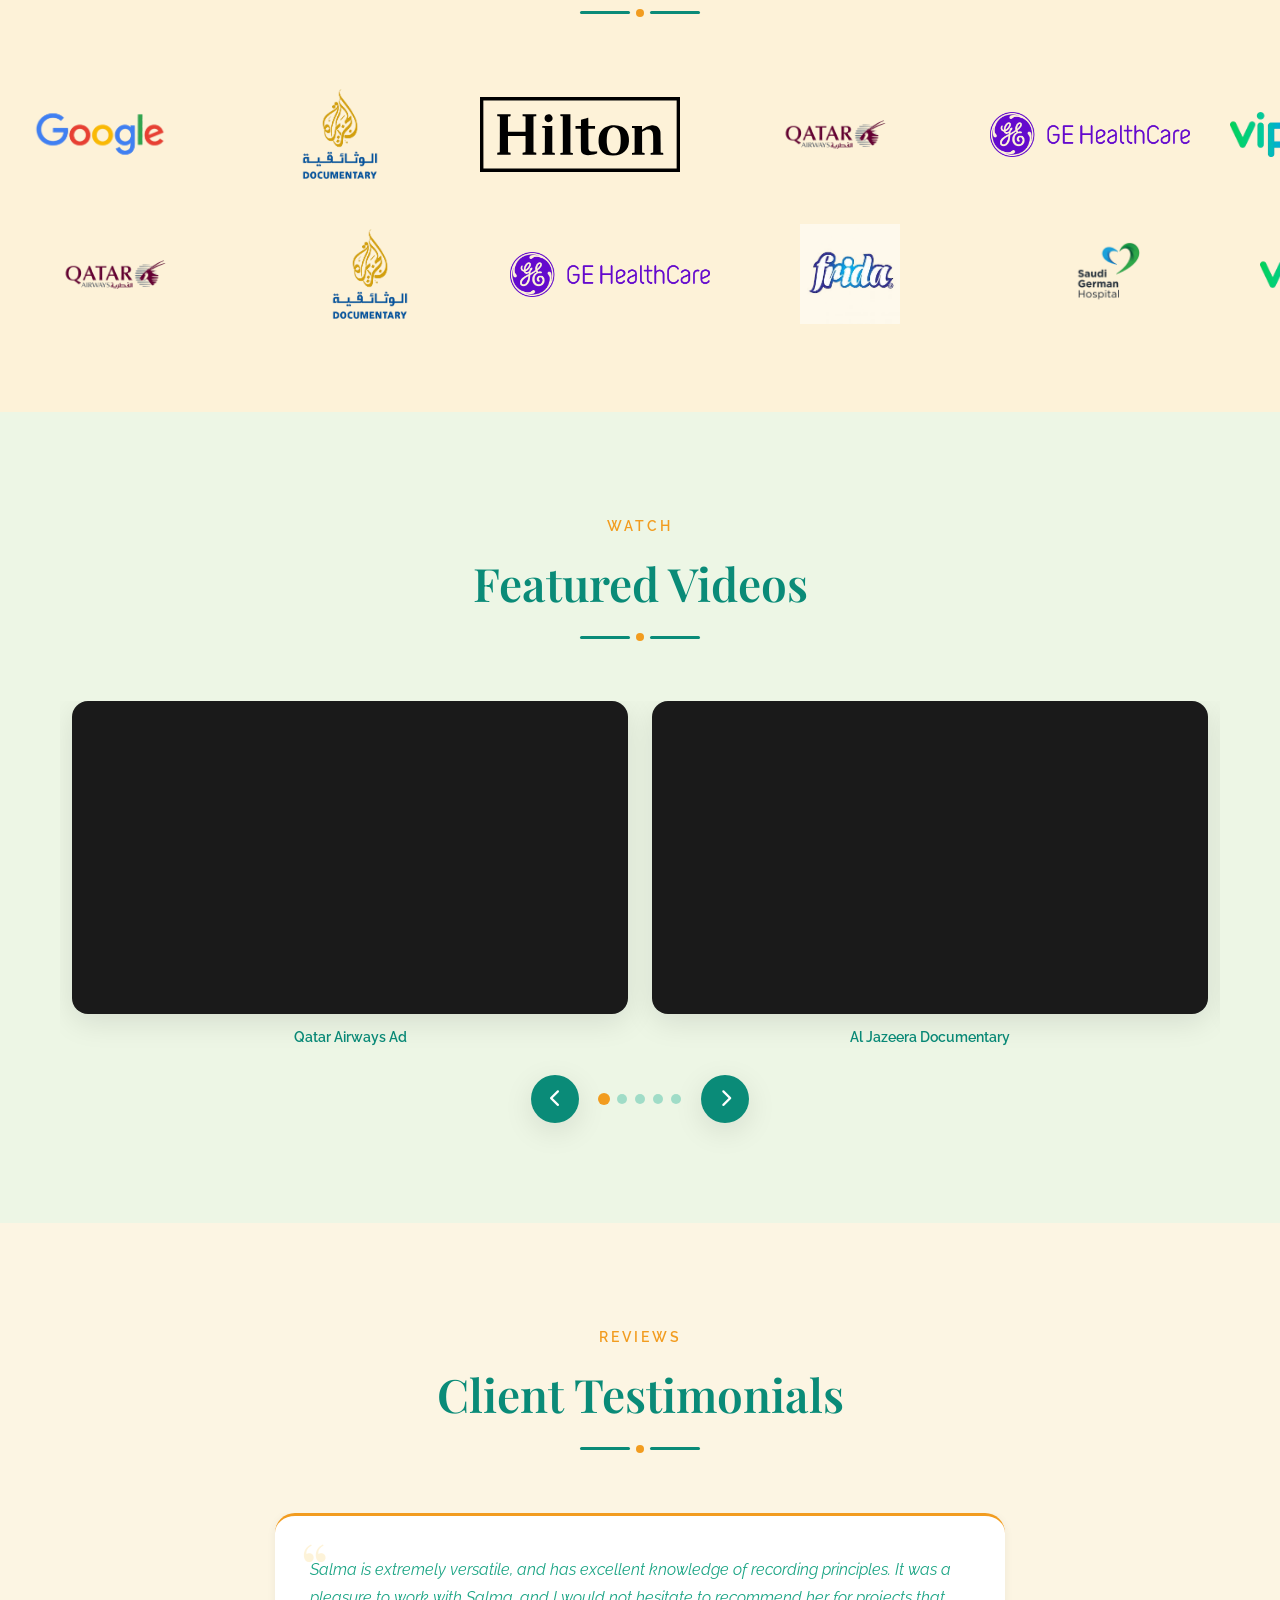
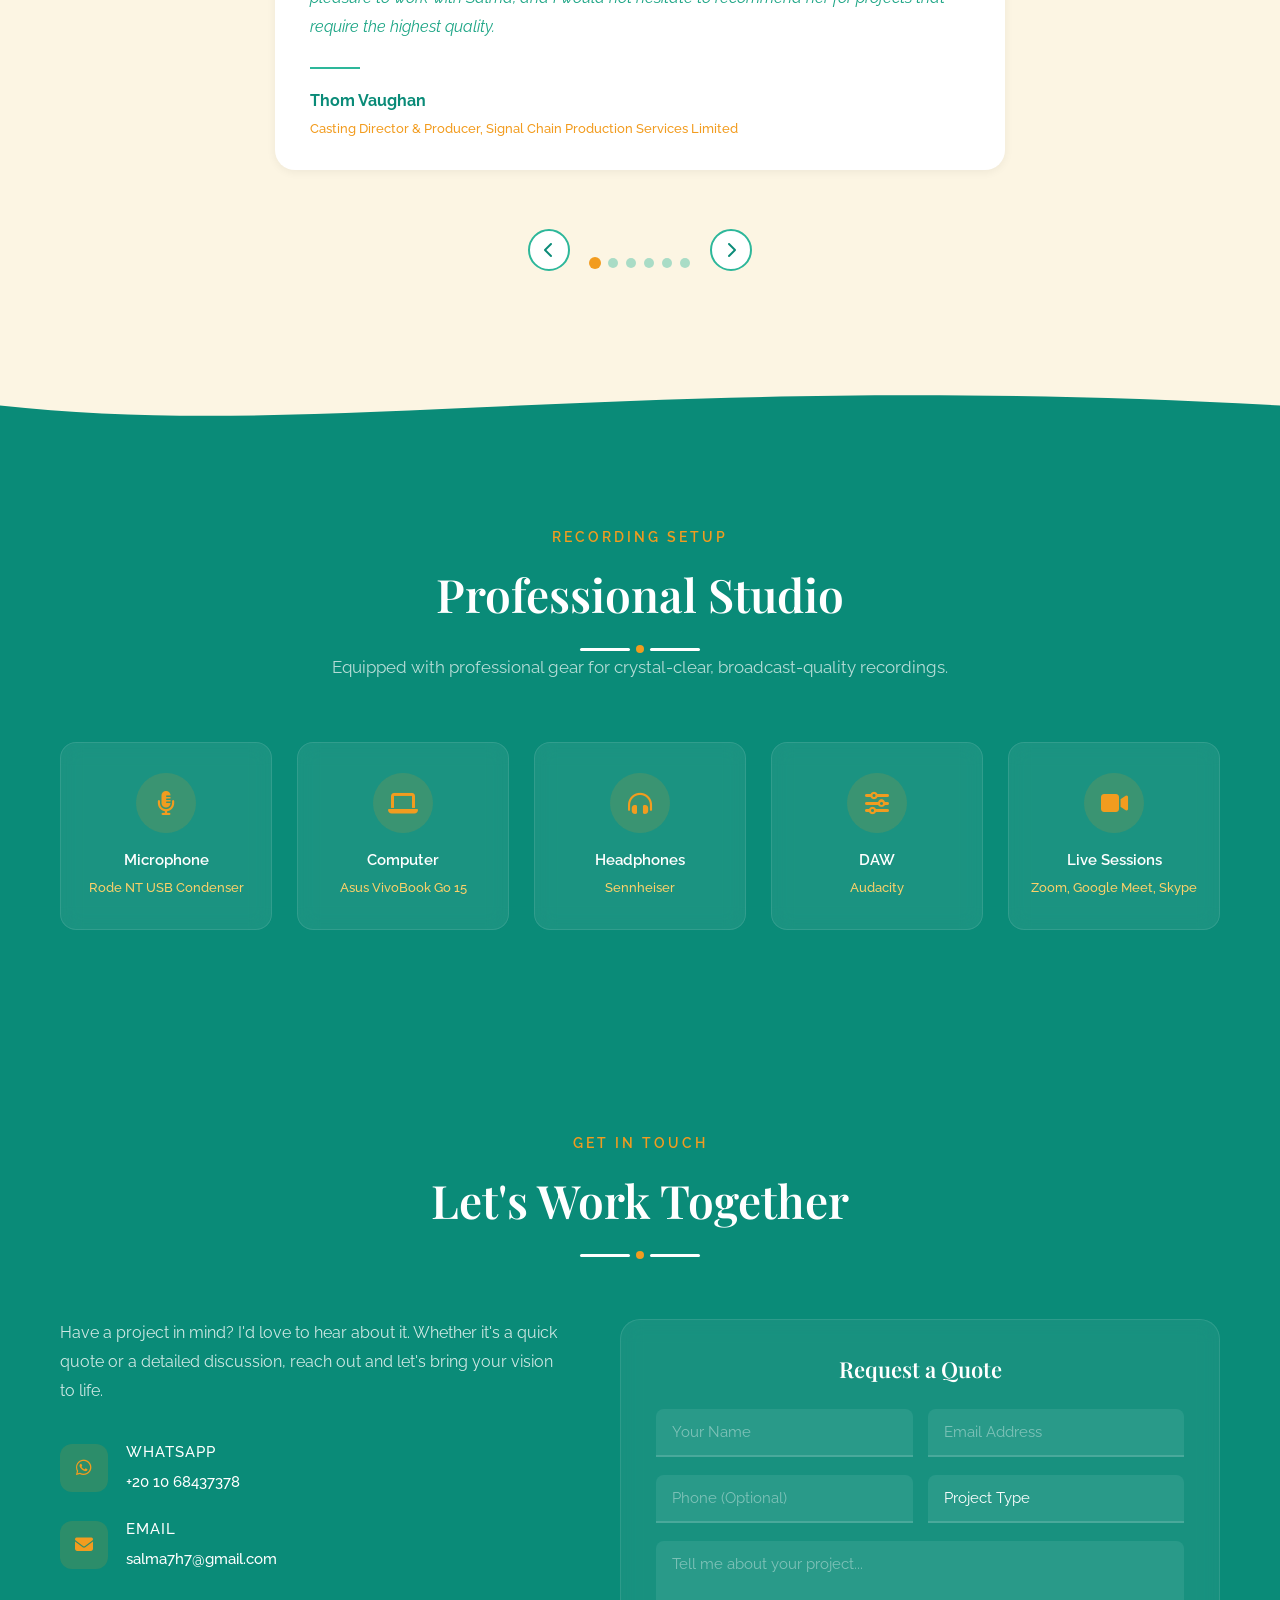
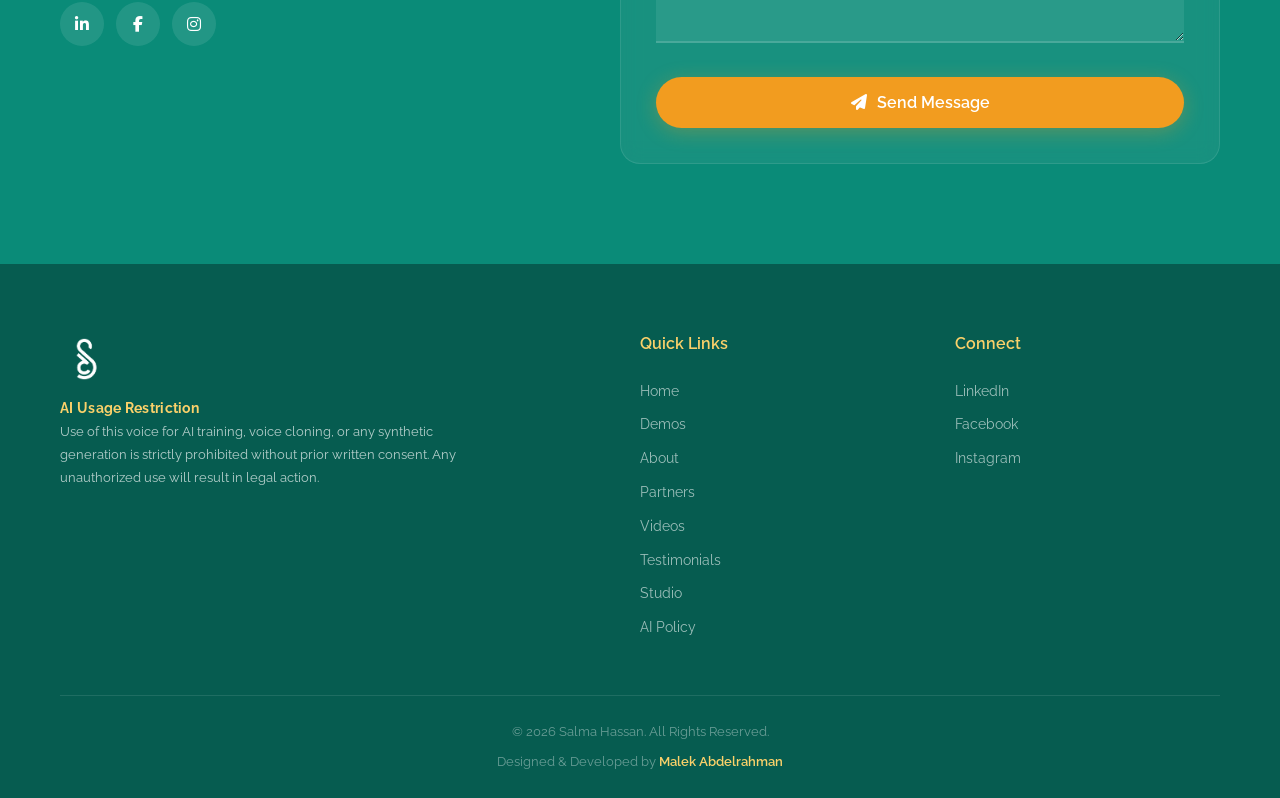
==== commit ab4b64d8: "Update contact form action URL in Arabic and English versions to use the correct Formspree endpoint " ====
--- a/index.html
+++ b/index.html
@@ -555,7 +555,7 @@
                 </div>
 
                 <div class="contact-form-container animate-on-scroll">
-                    <form class="contact-form" id="contact-form" action="https://formspree.io/f/YOUR_ENDPOINT_ID" method="POST">
+                    <form class="contact-form" id="contact-form" action="https://formspree.io/f/mgorlonk" method="POST">
                         <h3>Request a Quote</h3>
                         <div class="form-row">
                             <div class="form-group">
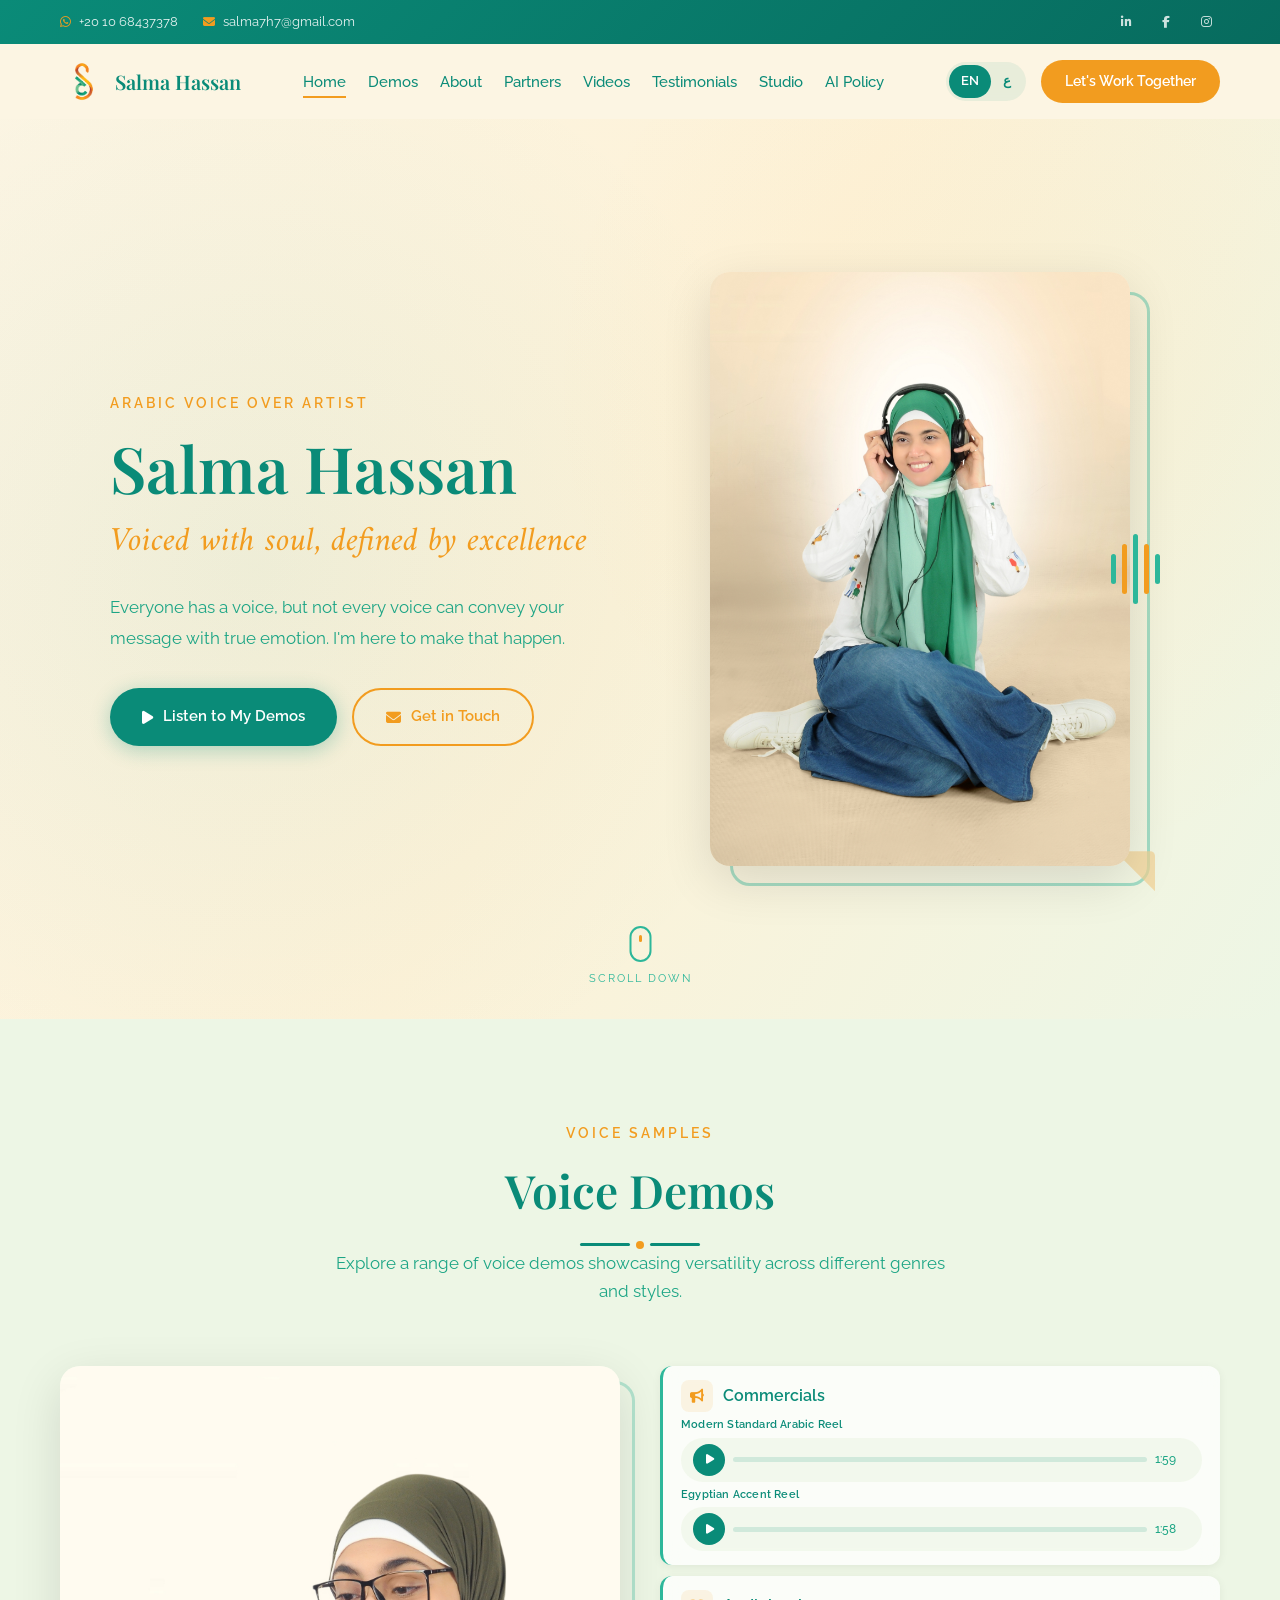
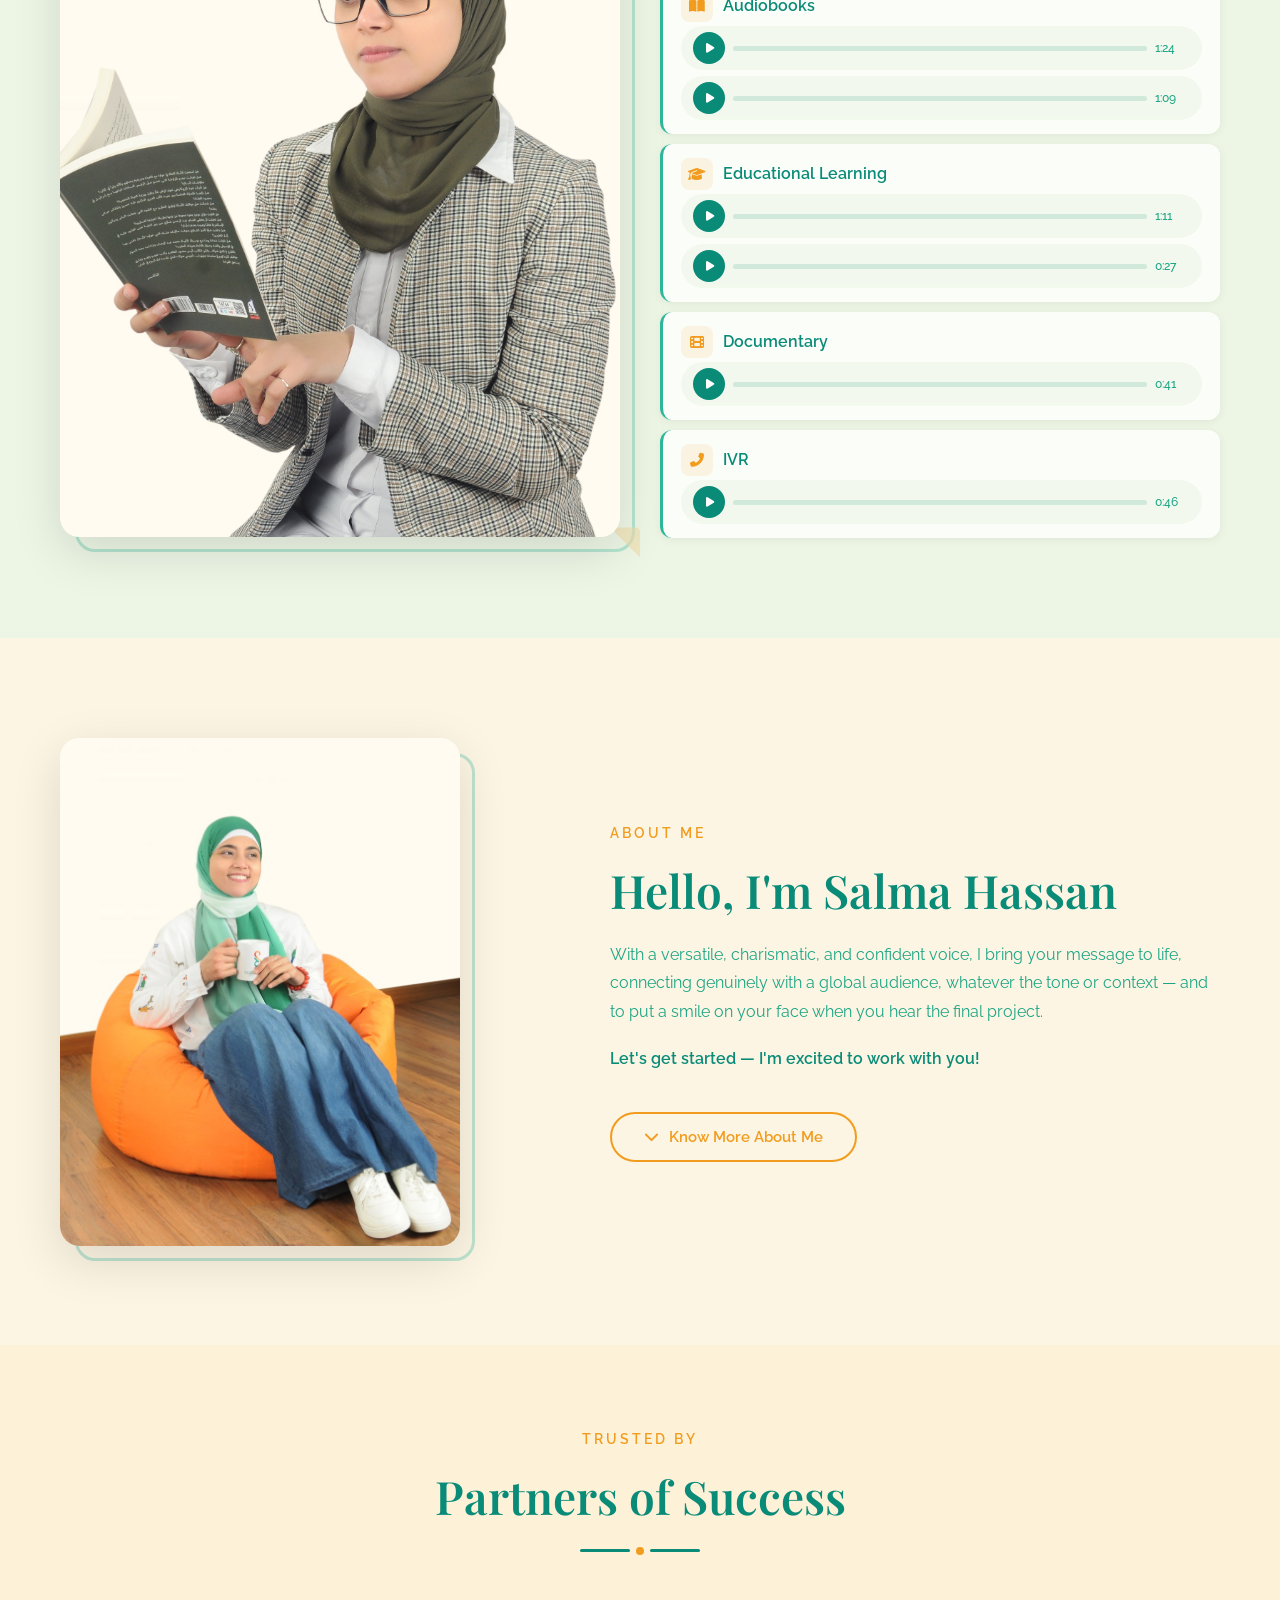
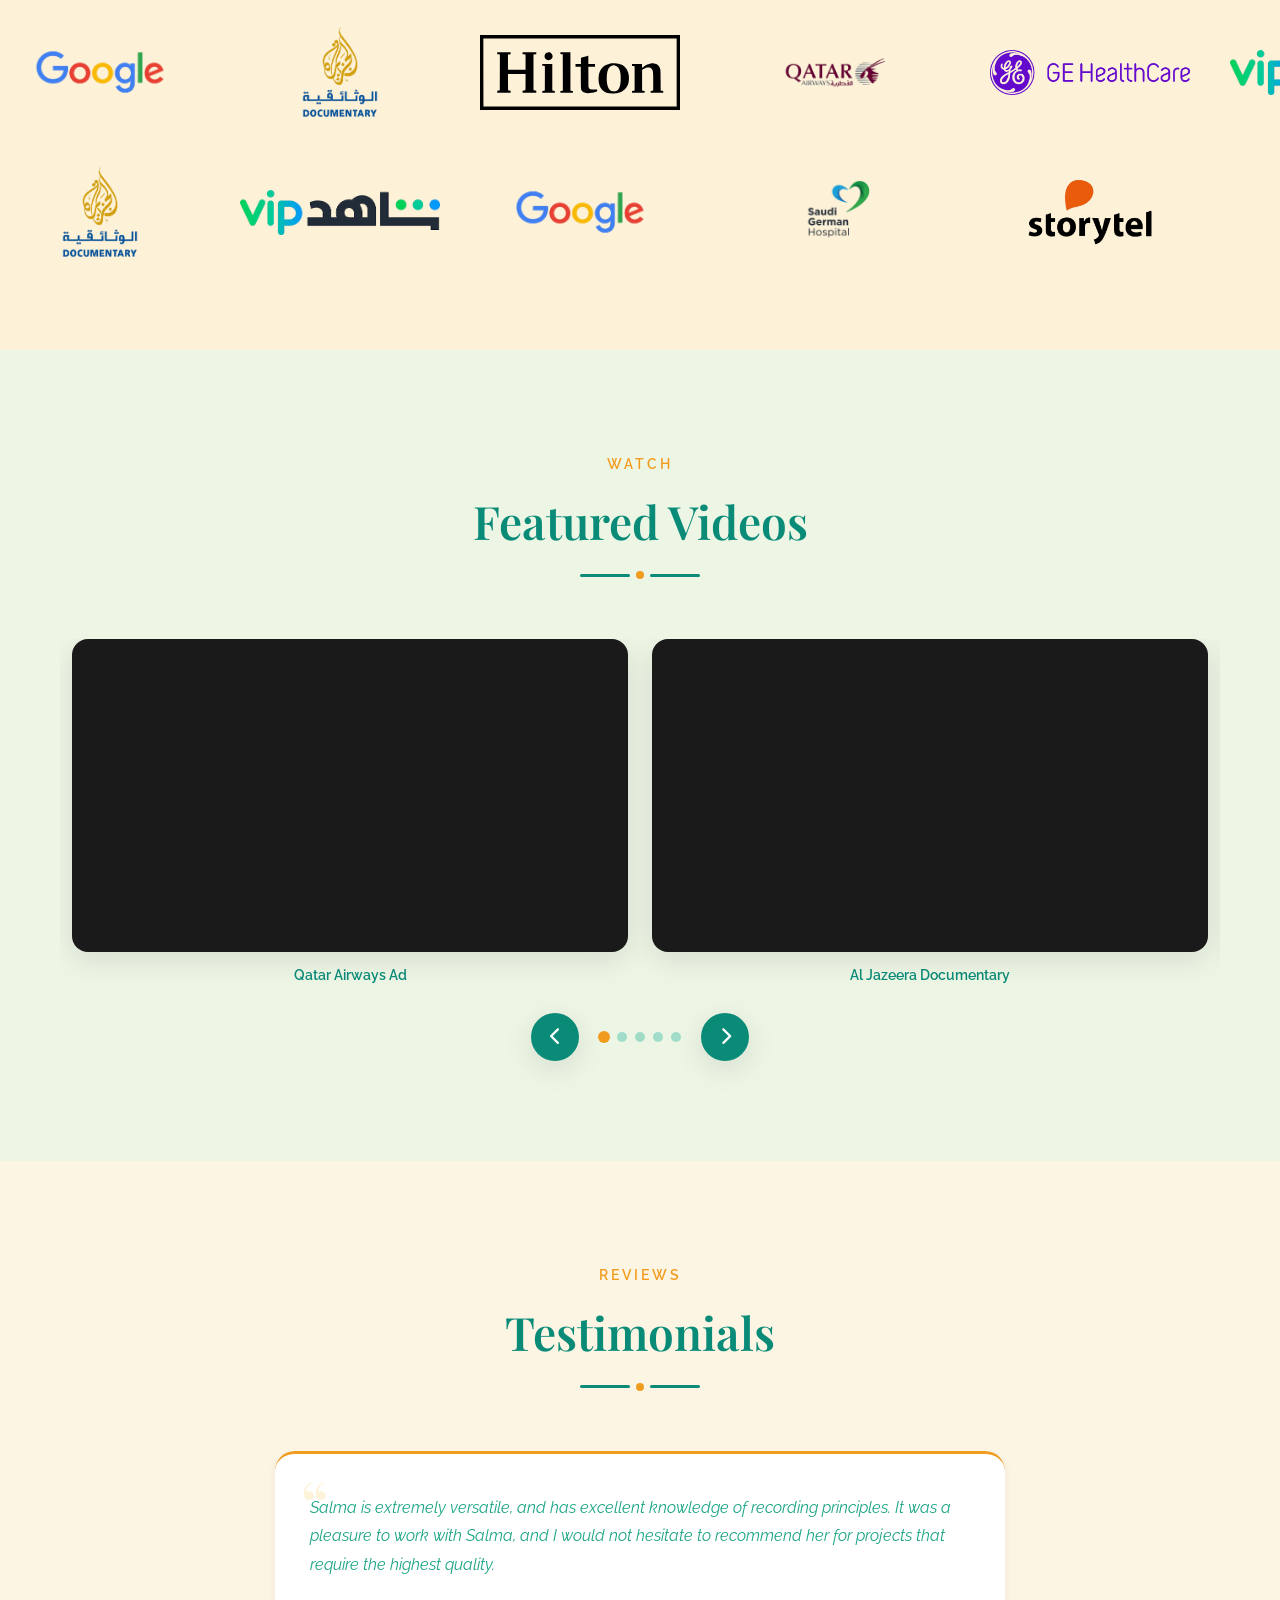
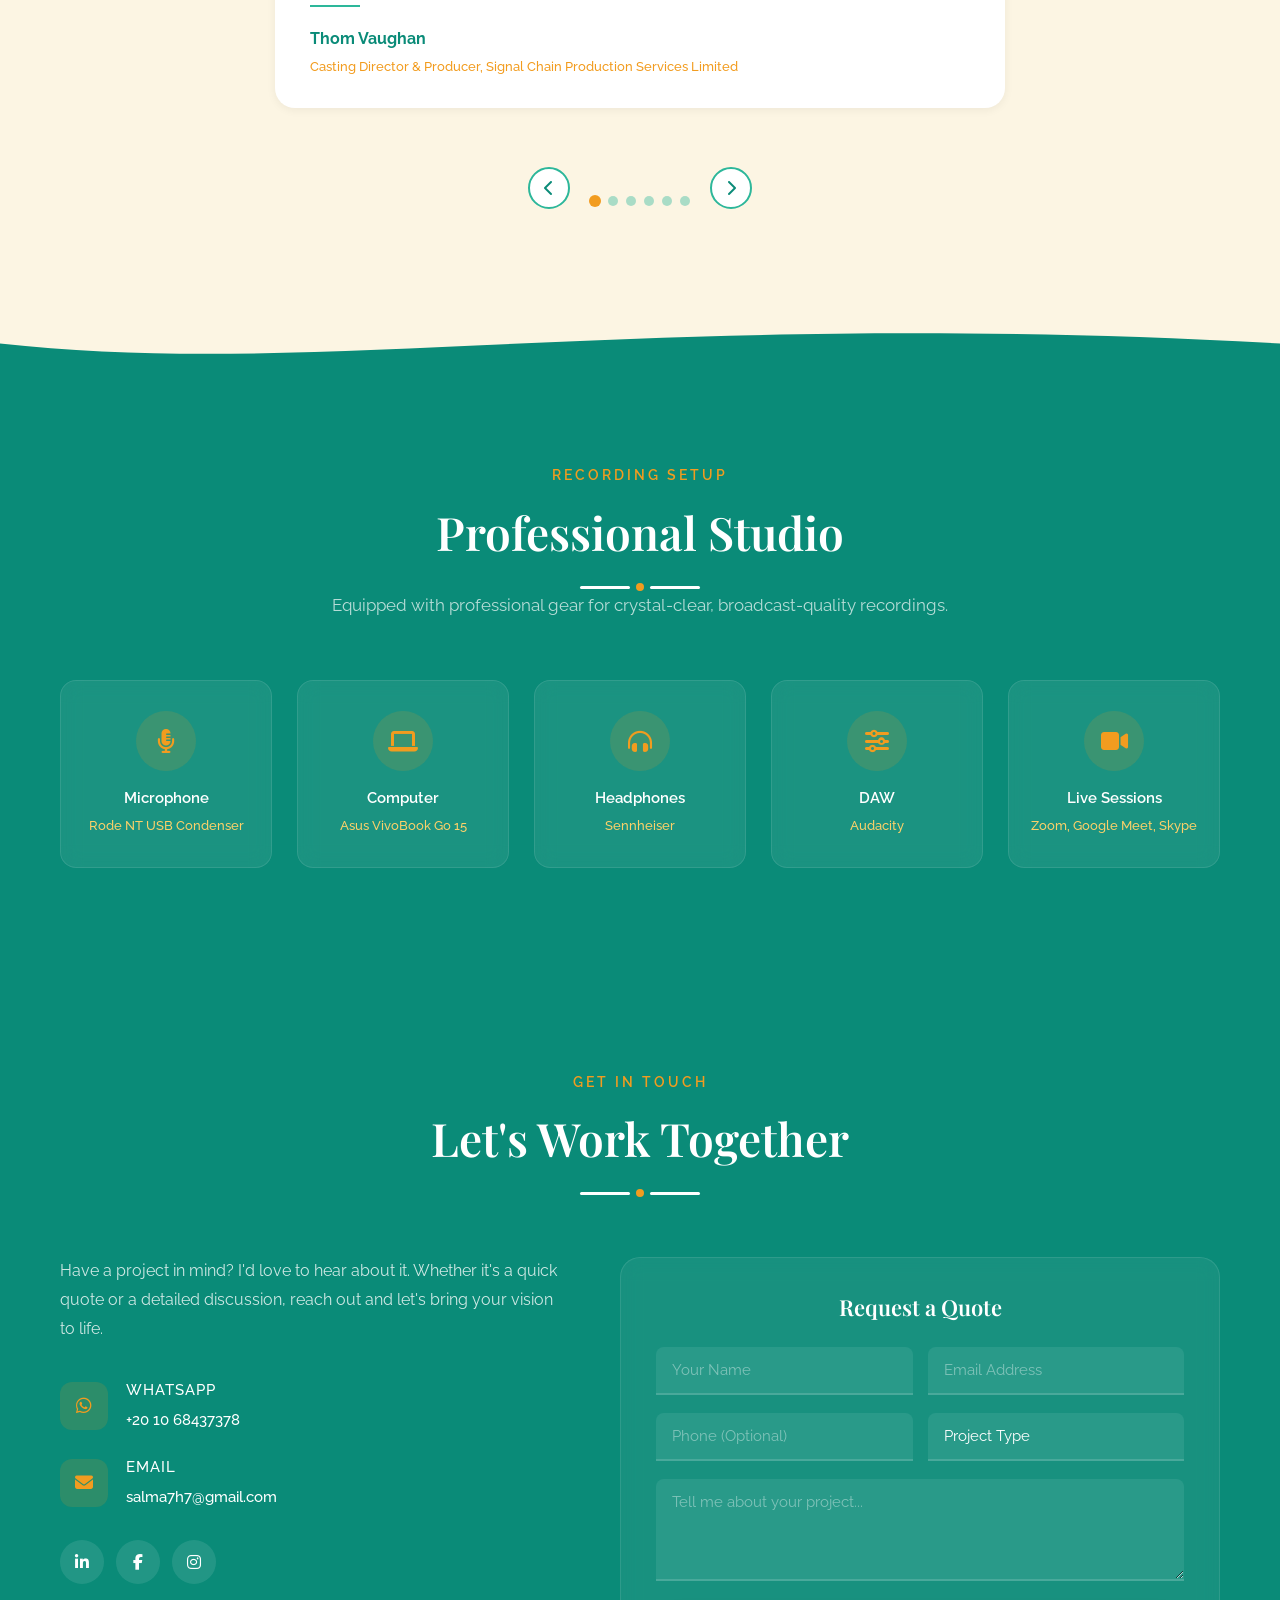
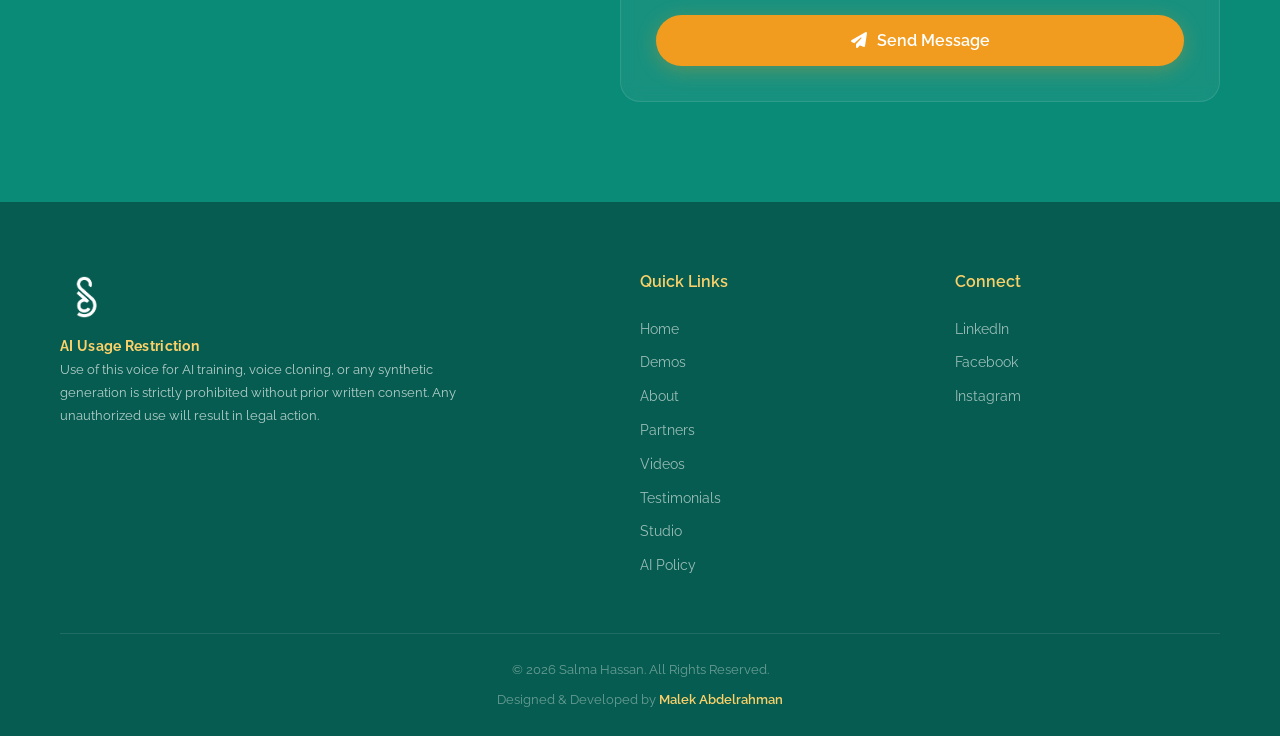
==== commit 891bfe63: "Update Arabic and English versions of the website: correct tagline text in hero section, swap audio " ====
--- a/index.html
+++ b/index.html
@@ -160,12 +160,12 @@
                             <div class="demo-icon"><i class="fas fa-graduation-cap"></i></div>
                             <h3>Educational Learning</h3>
                         </div>
+                        <div class="audio-player" data-src="Audios/Hilton.mp3">
+                            <button class="play-btn" aria-label="Play"><i class="fas fa-play"></i></button>
+                            <div class="progress-container"><div class="progress-bar"></div></div>
+                            <span class="duration">0:00</span>
+                        </div>
                         <div class="audio-player" data-src="Audios/e.learning%20panda.mp3">
-                            <button class="play-btn" aria-label="Play"><i class="fas fa-play"></i></button>
-                            <div class="progress-container"><div class="progress-bar"></div></div>
-                            <span class="duration">0:00</span>
-                        </div>
-                        <div class="audio-player" data-src="Audios/Hilton.mp3">
                             <button class="play-btn" aria-label="Play"><i class="fas fa-play"></i></button>
                             <div class="progress-container"><div class="progress-bar"></div></div>
                             <span class="duration">0:00</span>
@@ -209,7 +209,7 @@
                 <div class="about-image animate-on-scroll">
                     <div class="about-image-wrapper">
                         <div class="about-frame"></div>
-                        <img src="Photos/New%20Photos/Salma%20About.jpg" alt="Salma Hassan" class="about-photo">
+                        <img src="Photos/New%20Photos/Salma%20About%20new.jpg" alt="Salma Hassan" class="about-photo">
                     </div>
                 </div>
                 <div class="about-content animate-on-scroll">
@@ -413,7 +413,7 @@
         <div class="container">
             <div class="section-header">
                 <span class="section-tag">Reviews</span>
-                <h2 class="section-title">Client Testimonials</h2>
+                <h2 class="section-title">Testimonials</h2>
                 <div class="section-title-underline"><span class="line"></span><span class="dot"></span><span class="line"></span></div>
             </div>
 
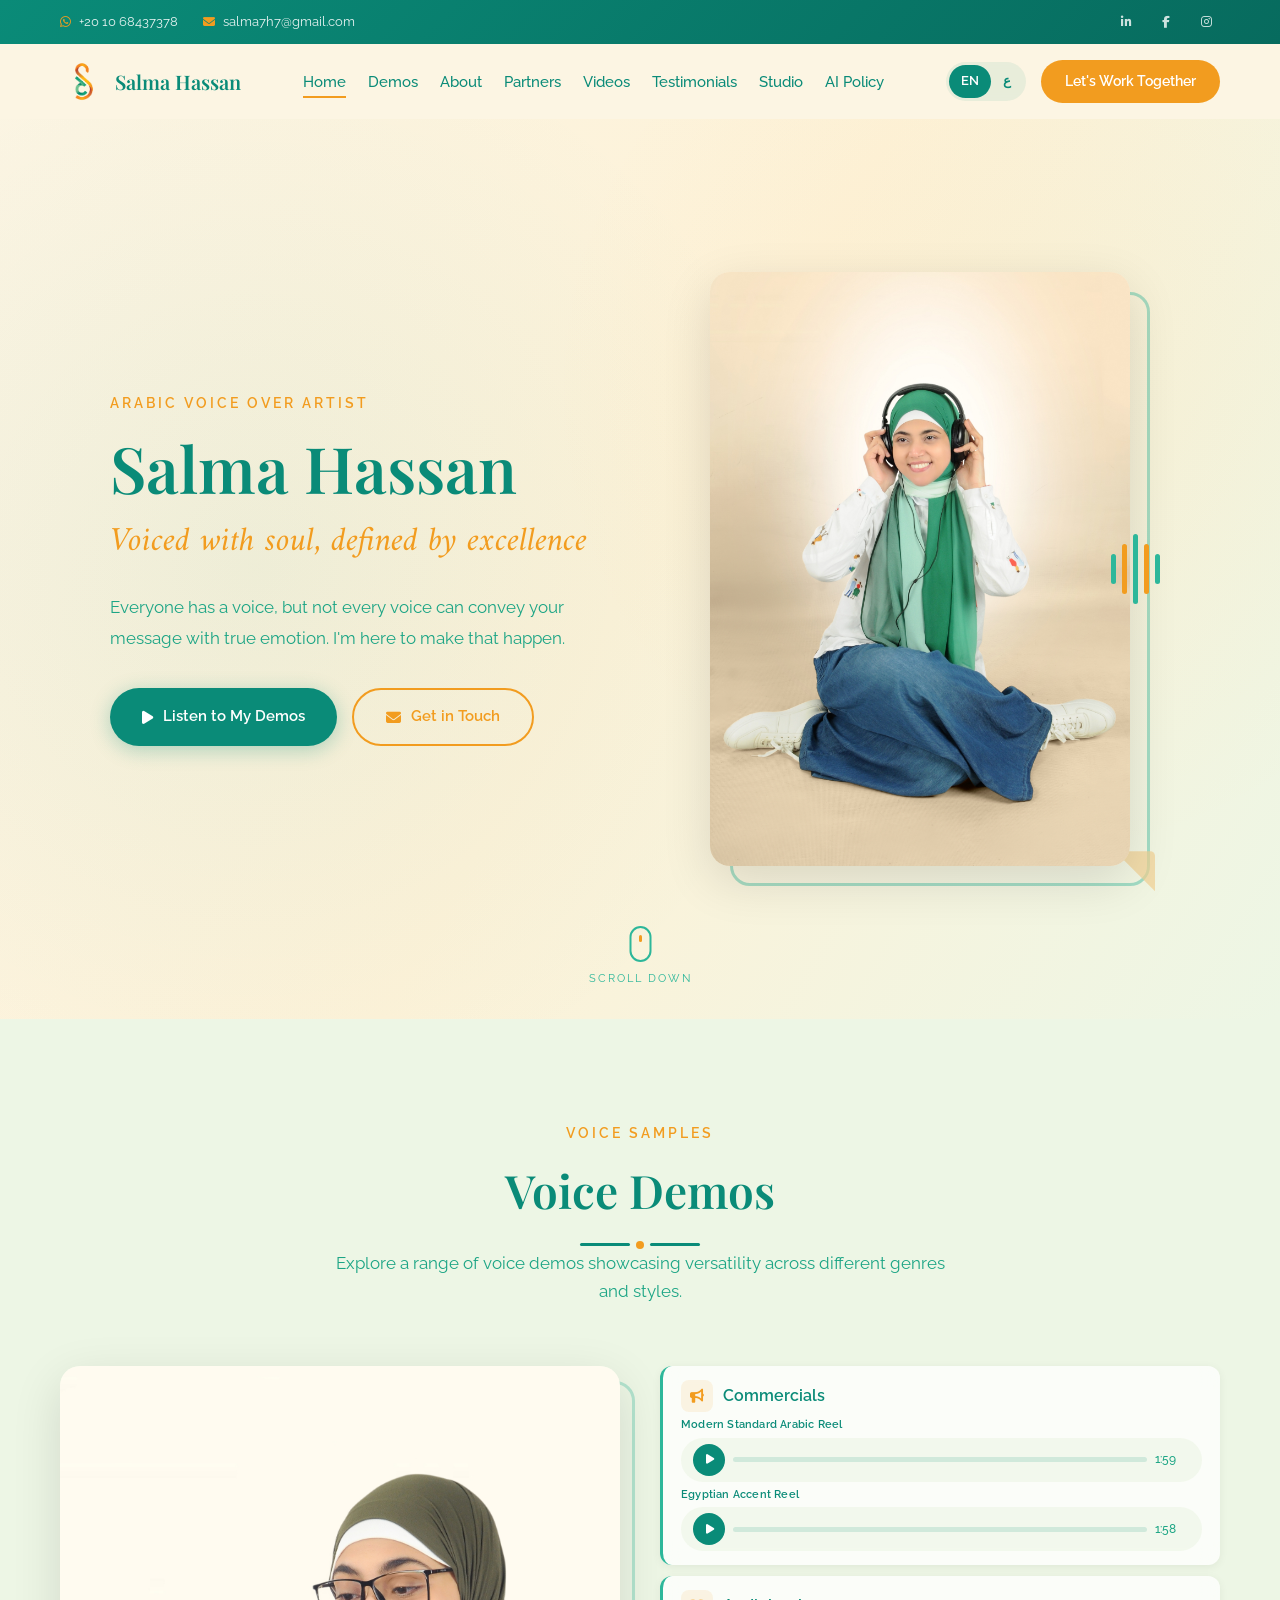
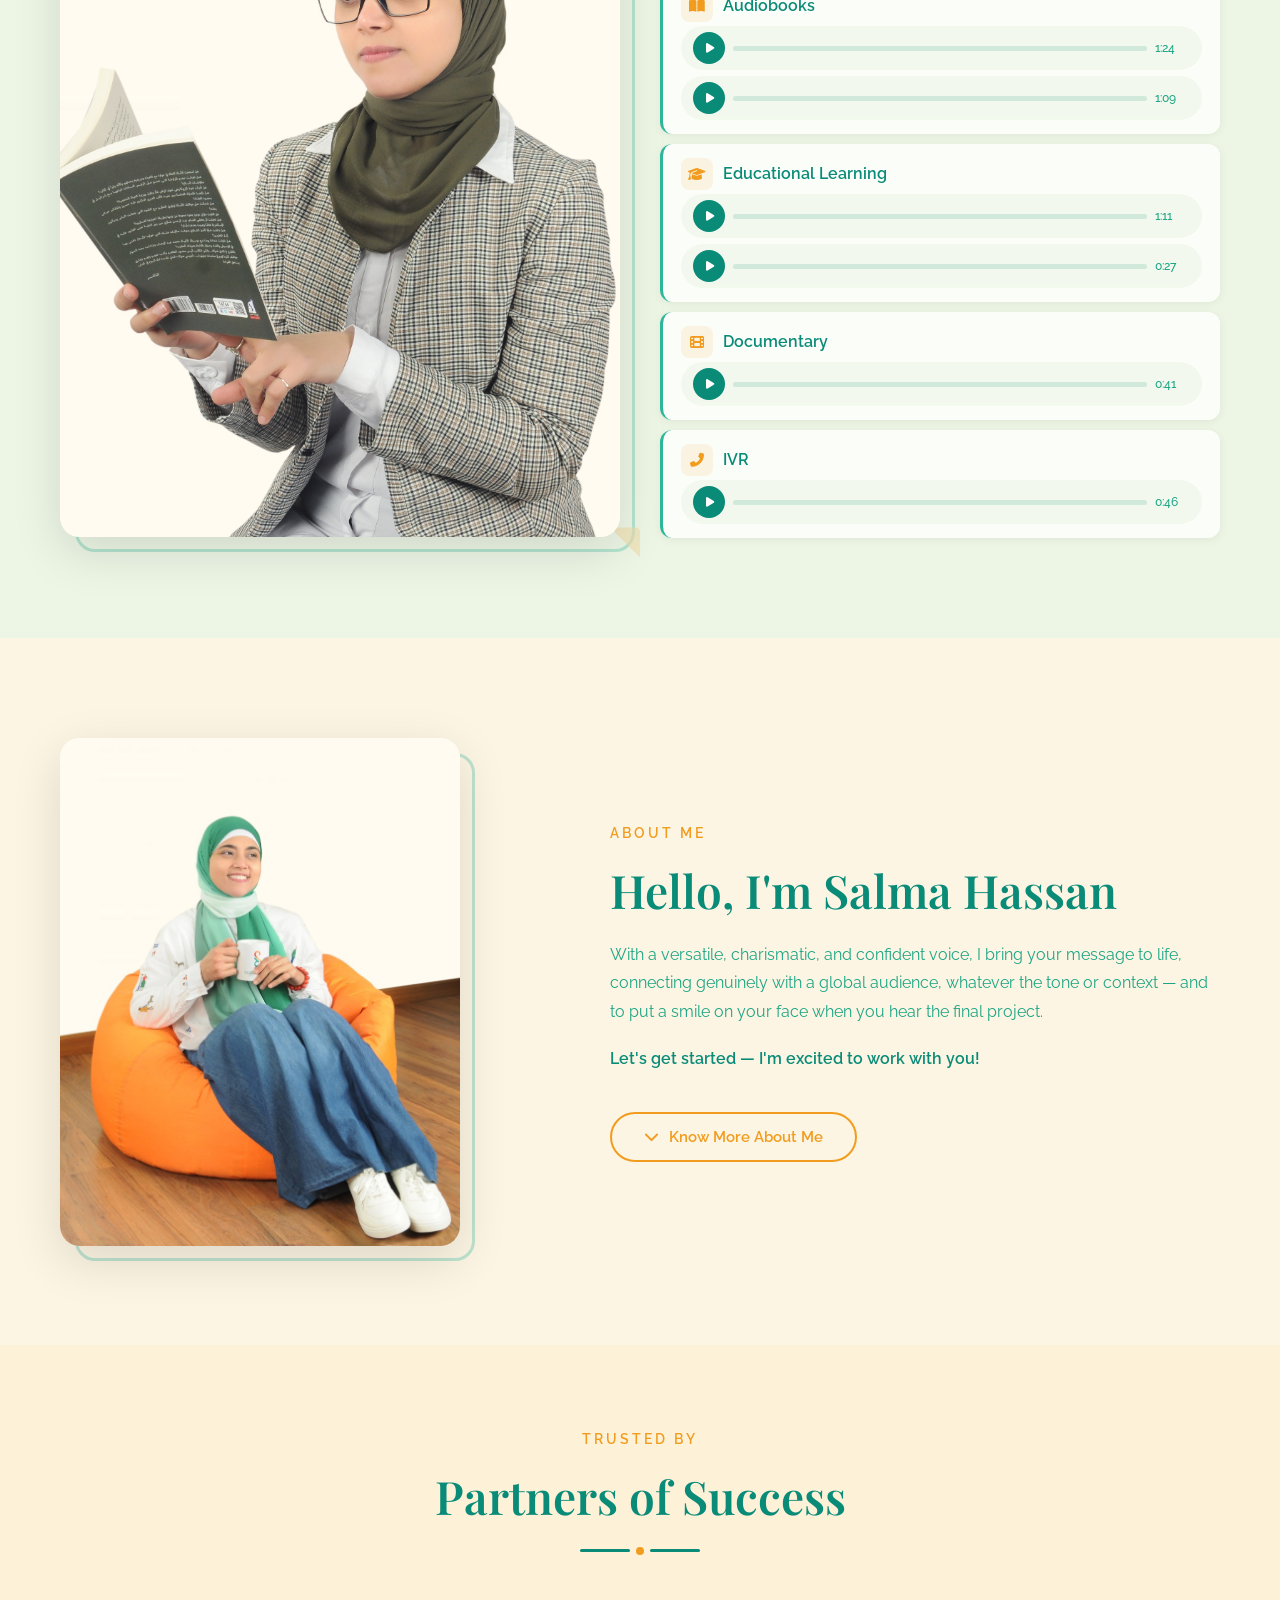
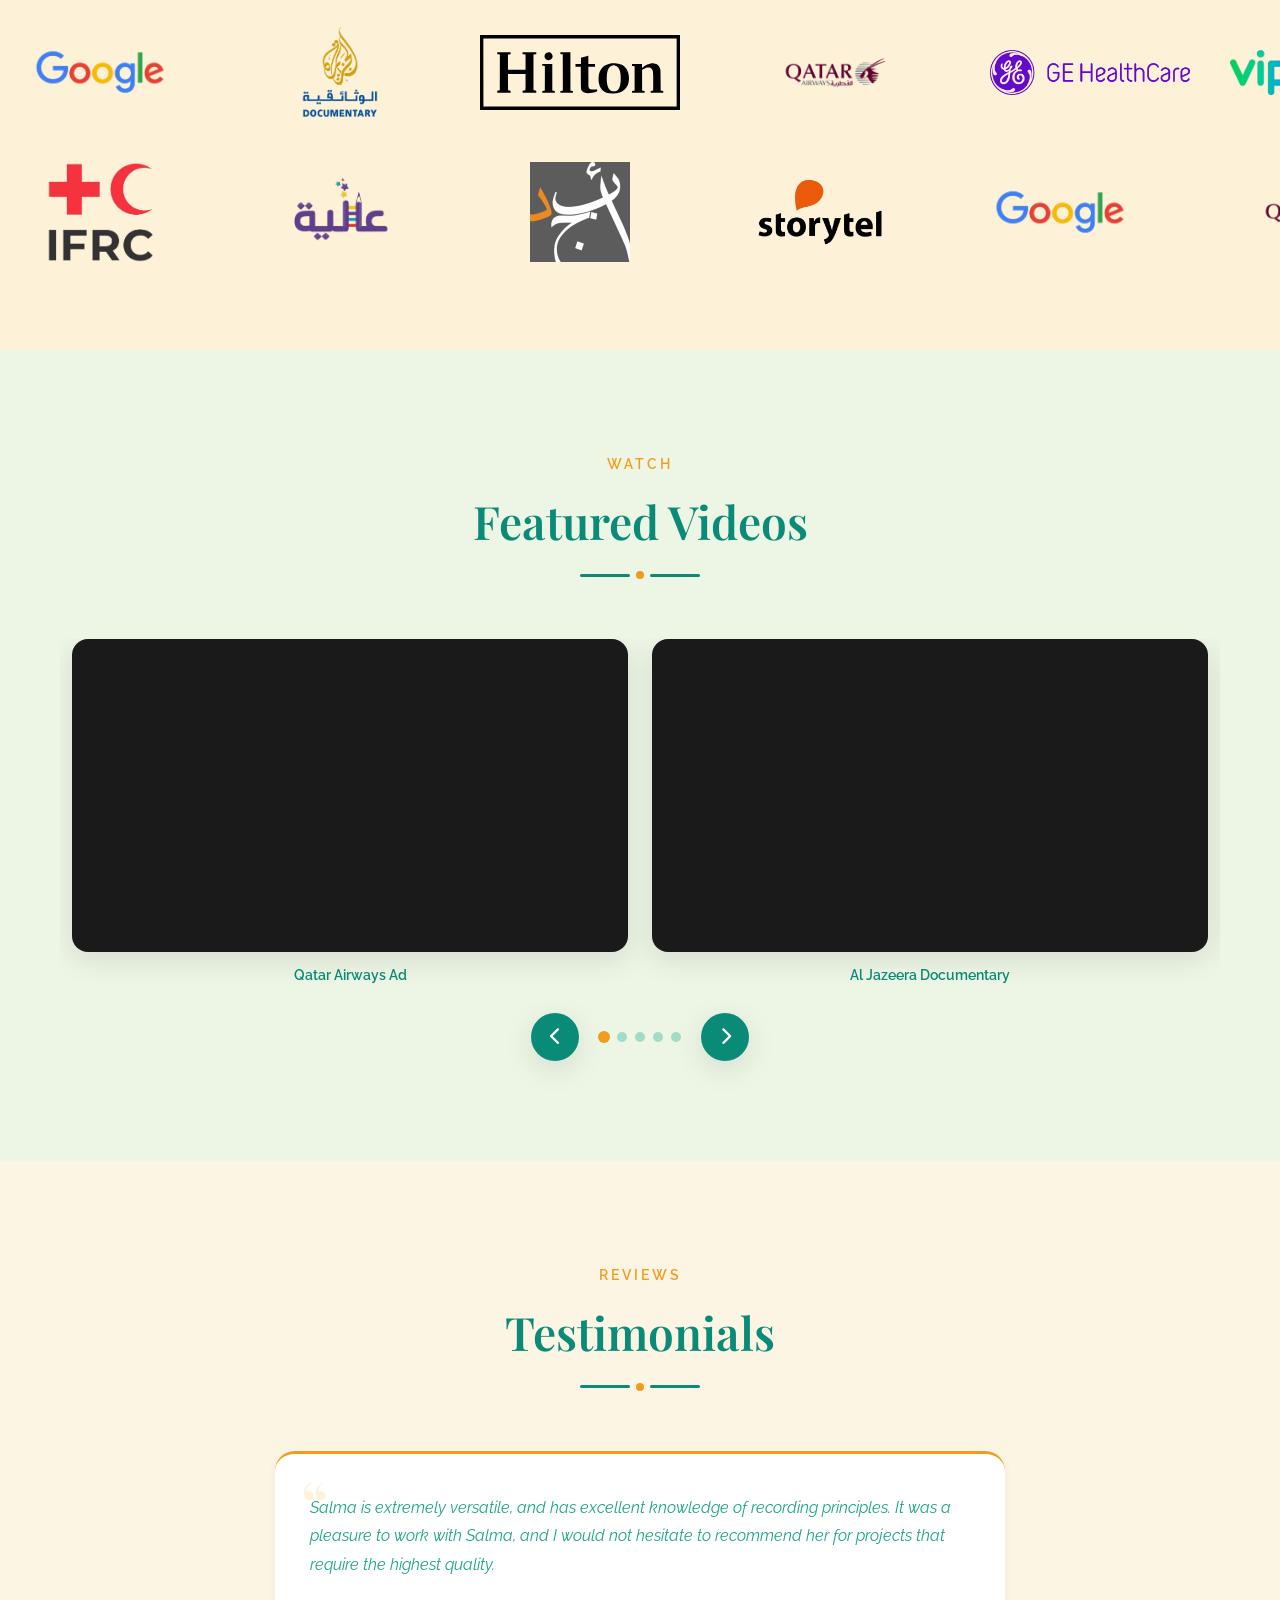
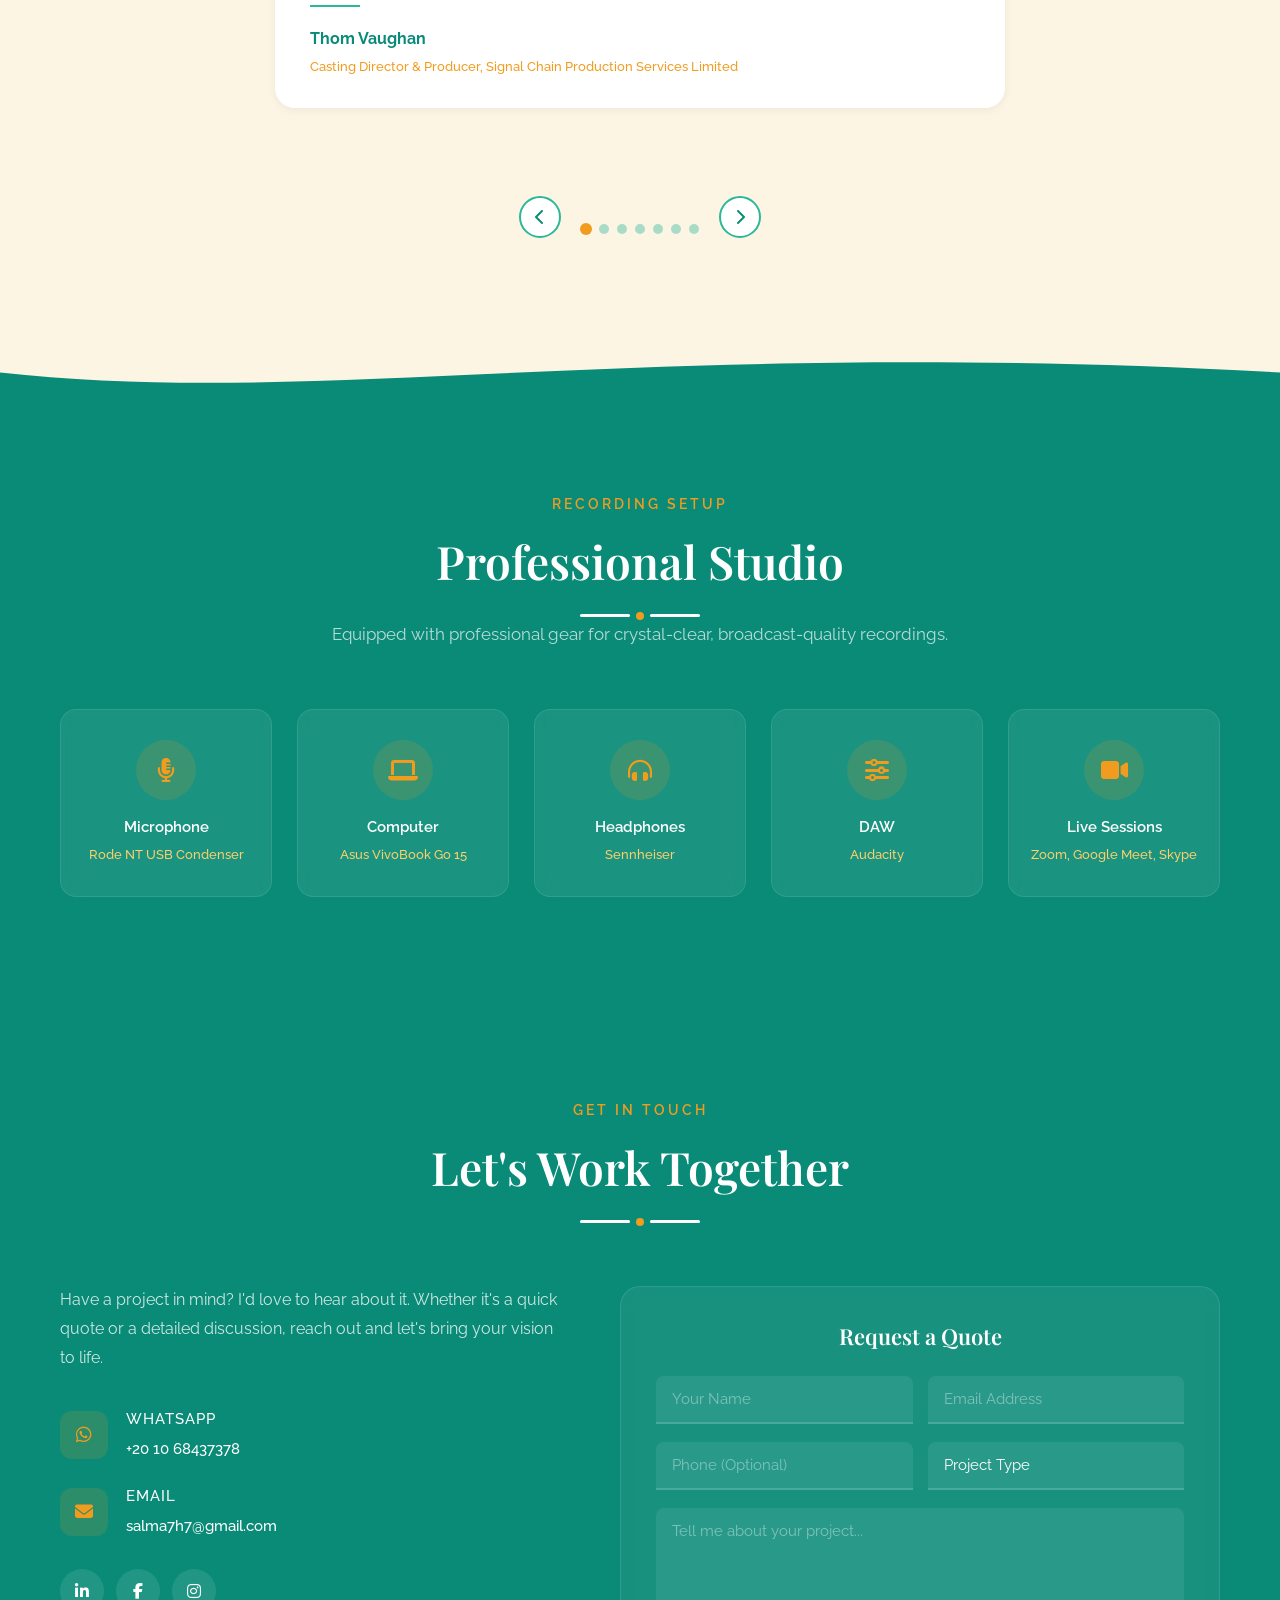
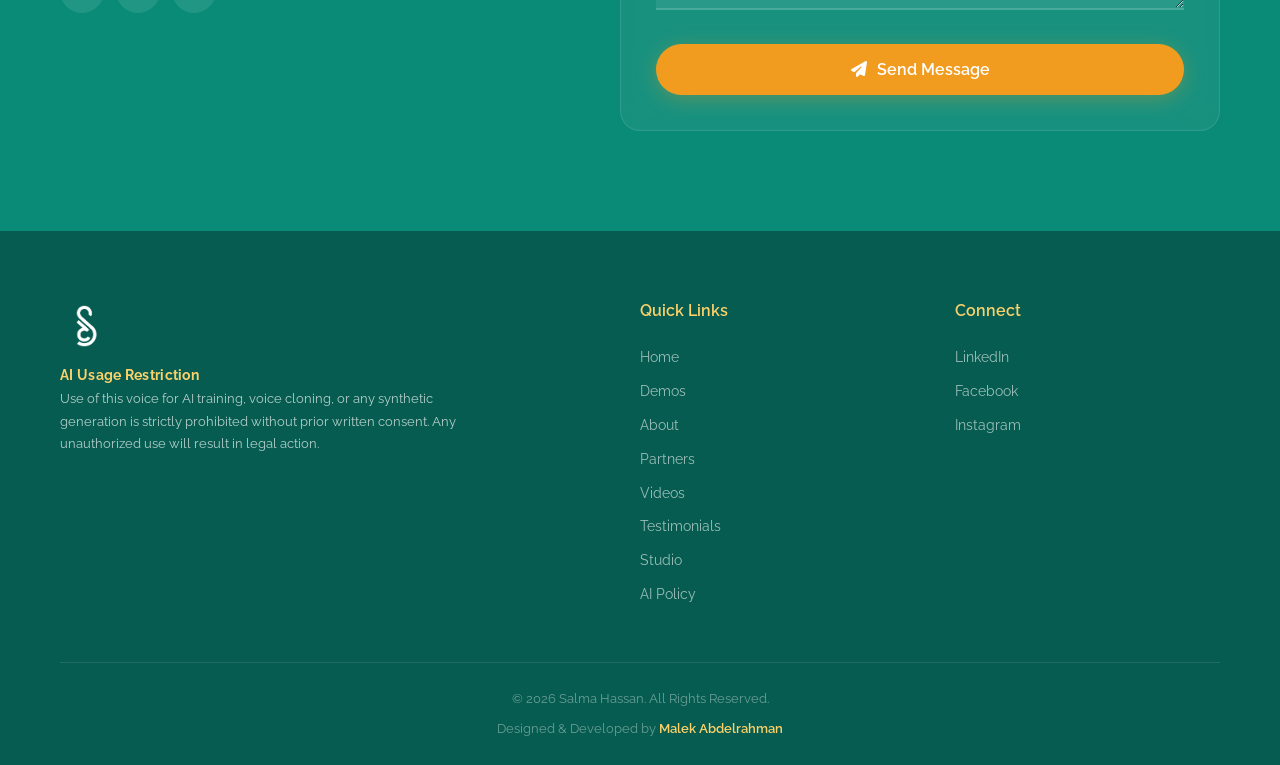
==== commit 265e3709: "Update video sources to TikTok in both Arabic and English versions, and add new testimonials with au" ====
--- a/index.html
+++ b/index.html
@@ -391,7 +391,7 @@
                         <p class="video-title">Noor in Tayebeen Village &ndash; Mina</p>
                     </div>
                     <div class="video-slide">
-                        <div class="video-wrapper"><iframe src="https://www.youtube.com/embed/rdpxiCtG_Mo?enablejsapi=1" title="Flash - Fares Role" allow="accelerometer; autoplay; clipboard-write; encrypted-media; gyroscope; picture-in-picture" allowfullscreen></iframe></div>
+                        <div class="video-wrapper tiktok-video"><iframe src="https://www.tiktok.com/embed/v2/7631080962629192981" title="Flash - Fares Role" allow="accelerometer; autoplay; clipboard-write; encrypted-media; gyroscope; picture-in-picture" allowfullscreen></iframe></div>
                         <p class="video-title">Flash &ndash; Fares Role</p>
                     </div>
                     <div class="video-slide">
@@ -471,6 +471,15 @@
                             <div class="testimonial-divider"></div>
                             <p class="testimonial-author">Mahmoud Juma Al-Areni</p>
                             <p class="testimonial-role">Advertising Writer &amp; Director</p>
+                        </div>
+                    </div>
+                    <div class="testimonial-slide">
+                        <div class="testimonial-card">
+                            <span class="testimonial-quote">&ldquo;</span>
+                            <p class="testimonial-text">I absolutely love working with Salma! She is a powerhouse in the VO booth. Her dedication and love for the craft are evident in every line she records. She has a unique ability to switch between characters seamlessly, bringing a skillful touch to each one. From her amazing performance as Frawla to everything else we've tackled, she puts her whole heart into the work. If you need a VO who breathes life into a script, Salma is the one!</p>
+                            <div class="testimonial-divider"></div>
+                            <p class="testimonial-author">Weaam Ahmed</p>
+                            <p class="testimonial-role">Author &amp; Owner at Alia Publishing House</p>
                         </div>
                     </div>
                 </div>
--- a/css/styles.css
+++ b/css/styles.css
@@ -1082,6 +1082,11 @@
     border: none;
 }
 
+.video-wrapper.tiktok-video iframe {
+    background: #000;
+    object-fit: cover;
+}
+
 .video-title {
     text-align: center;
     font-size: 14px;
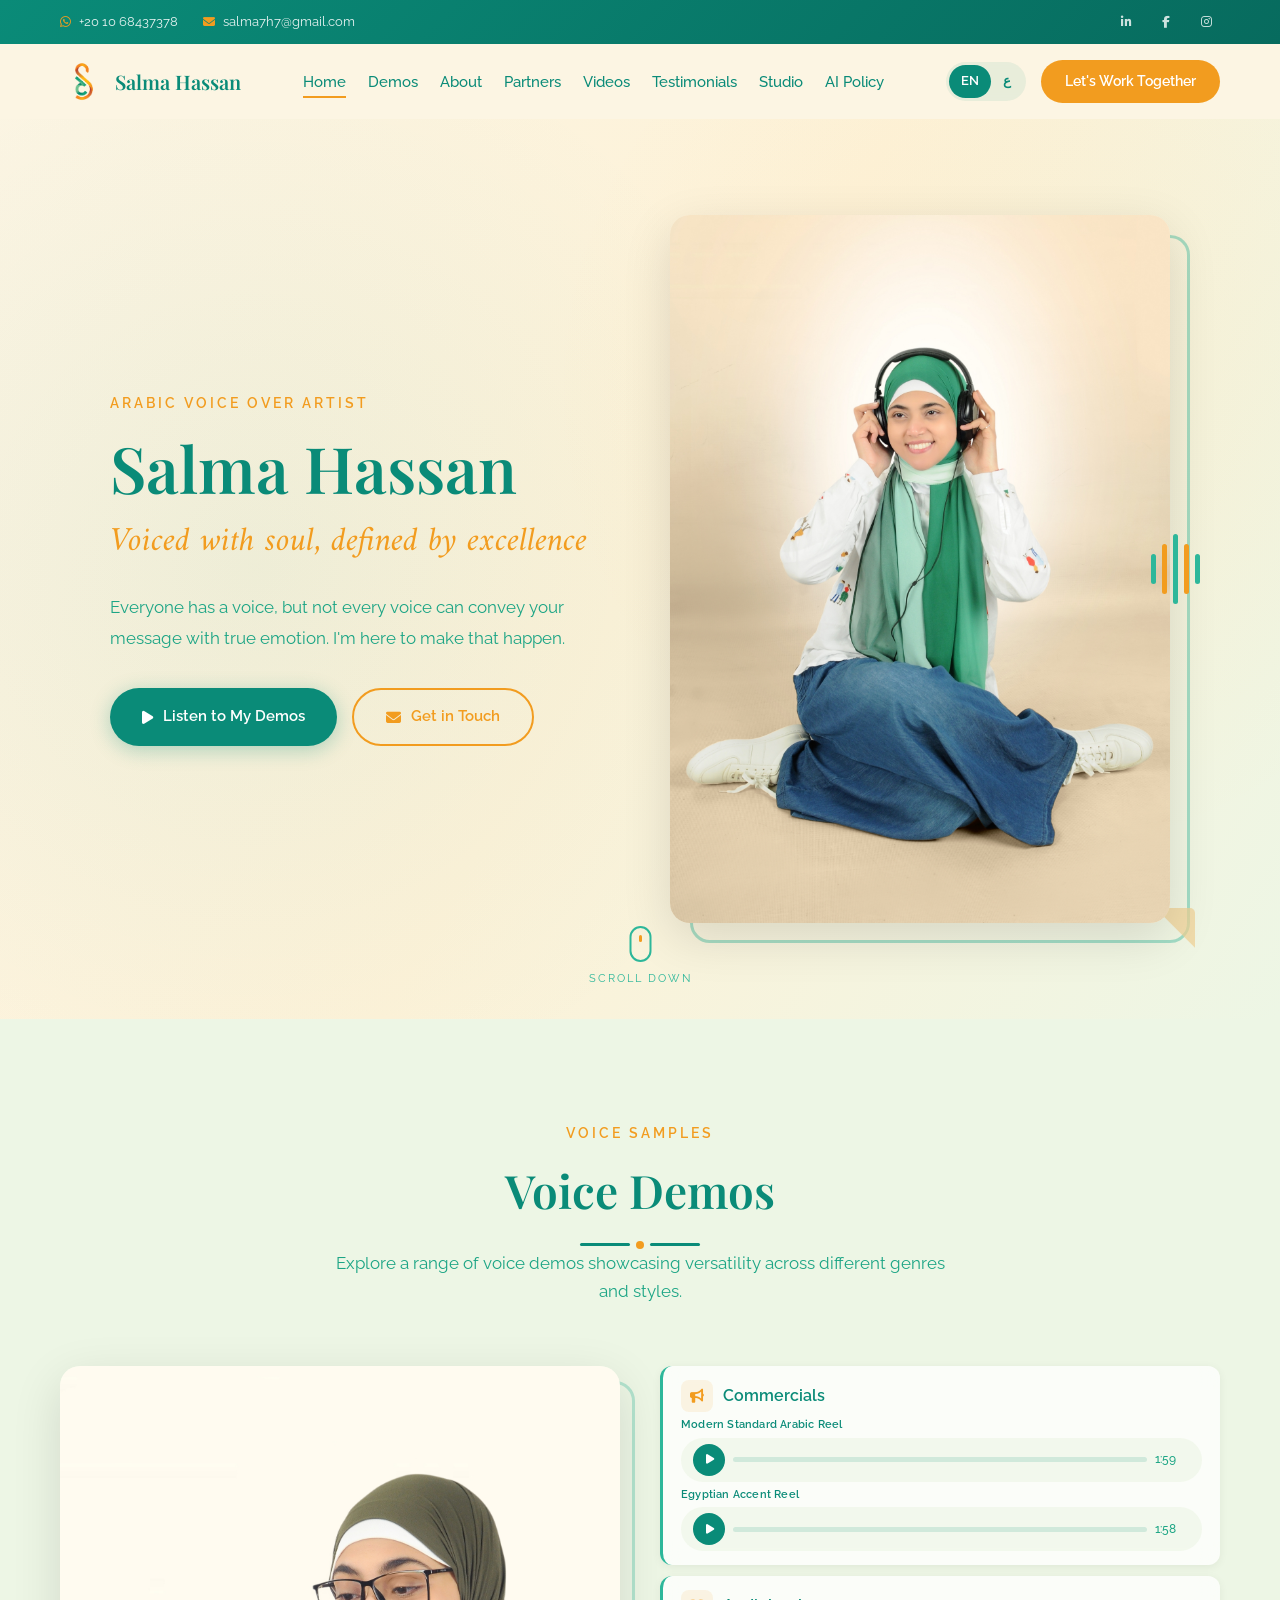
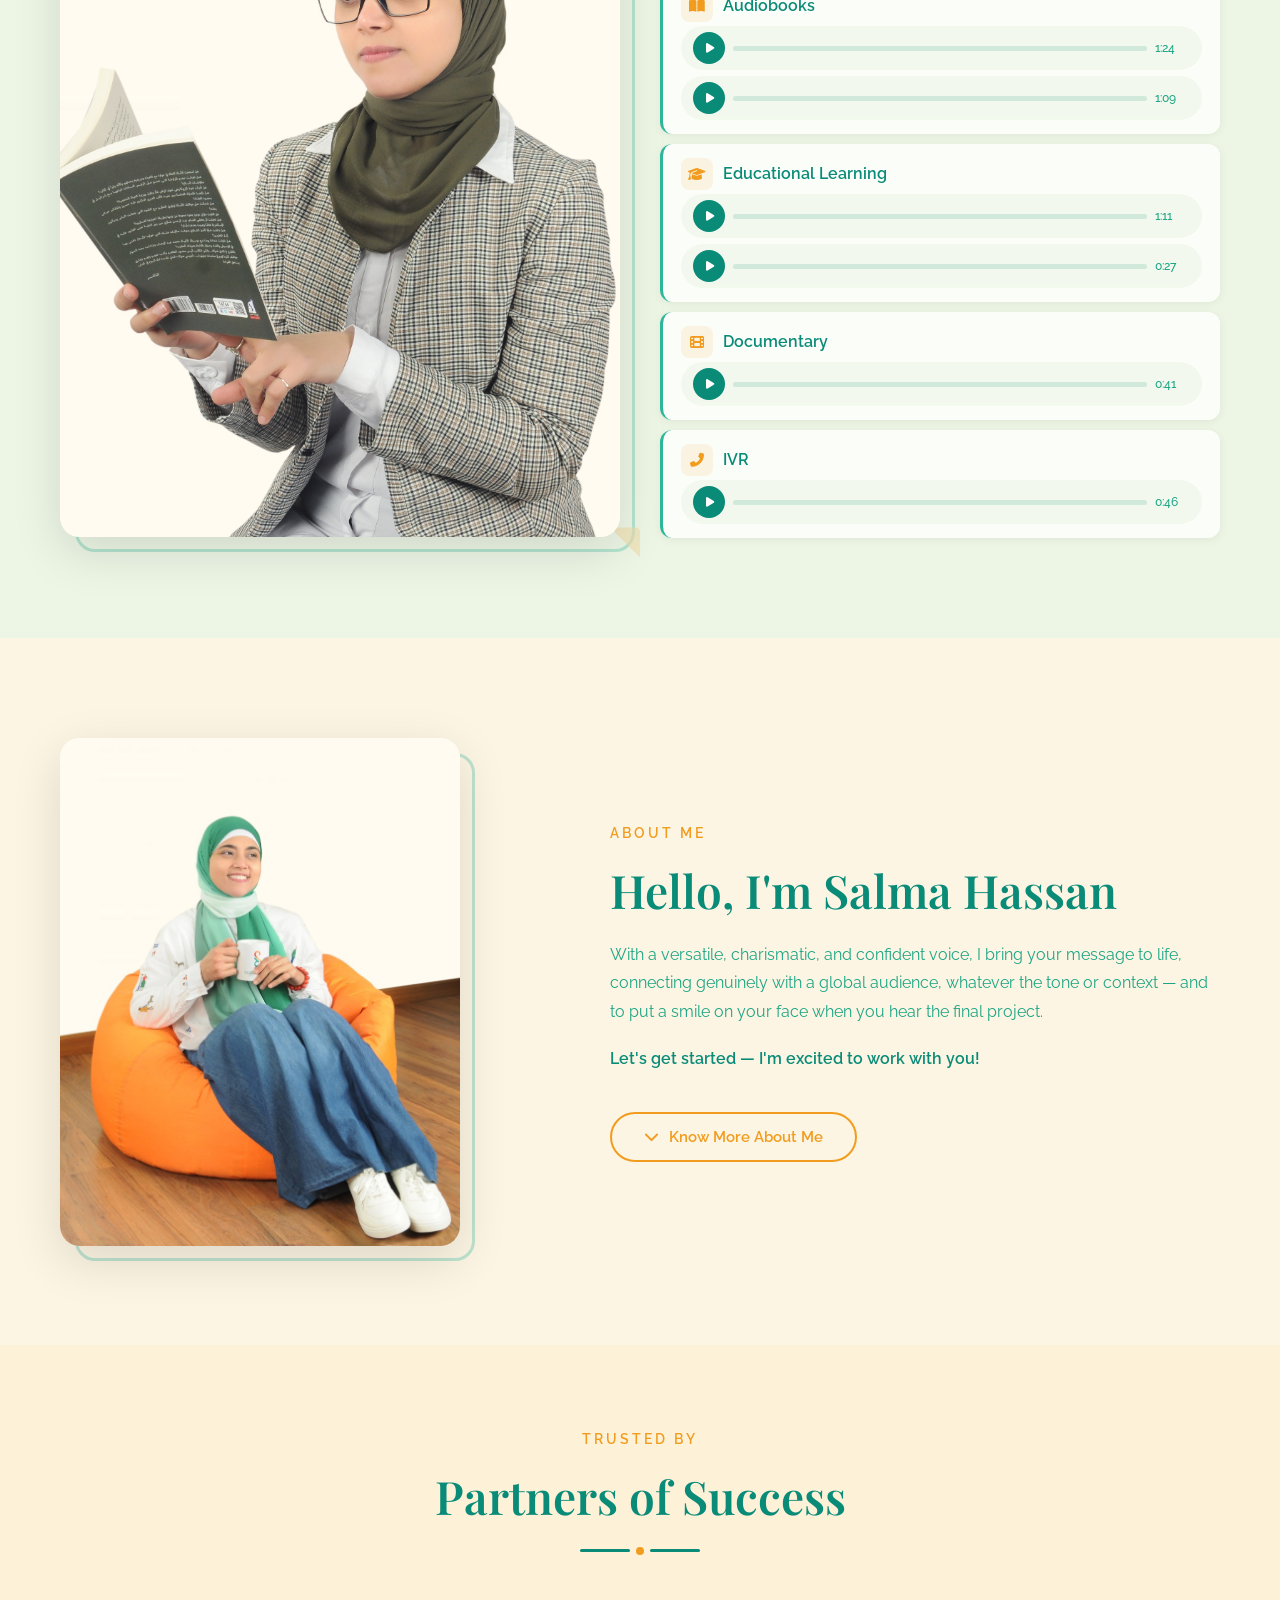
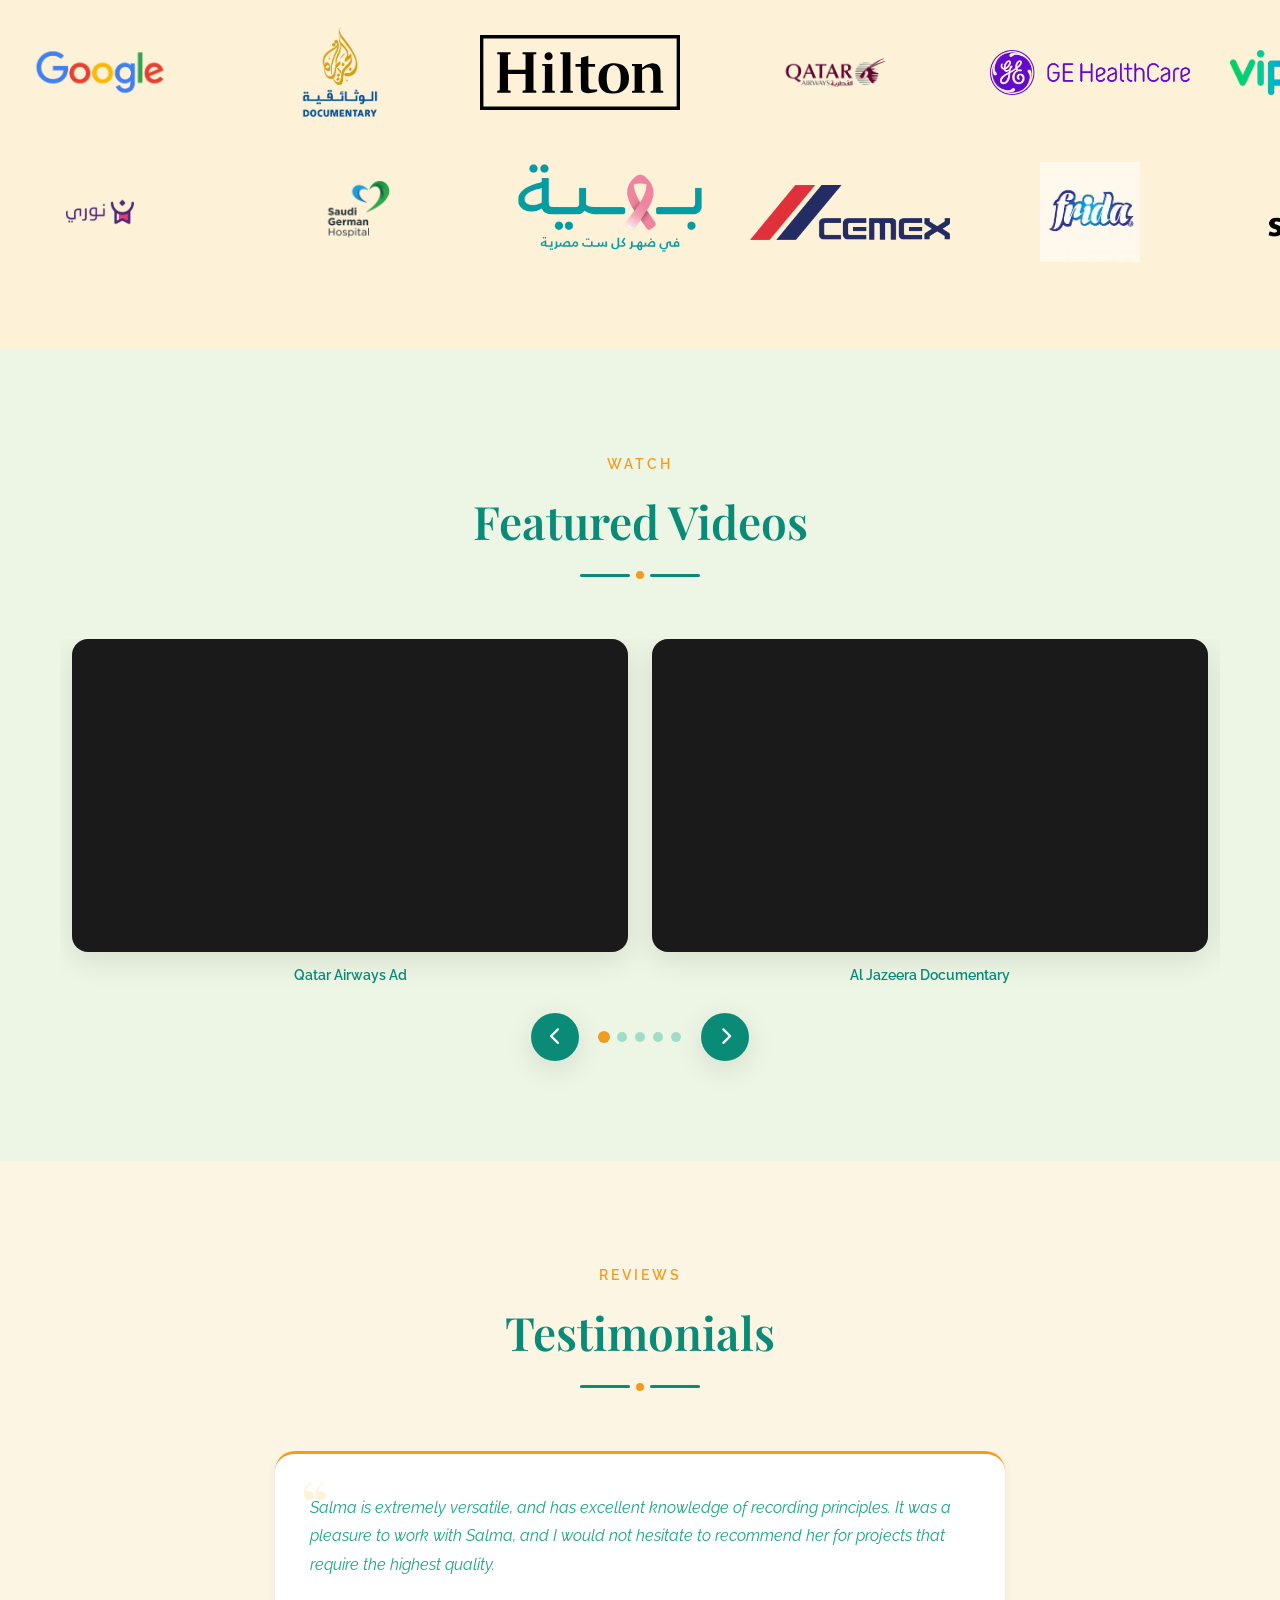
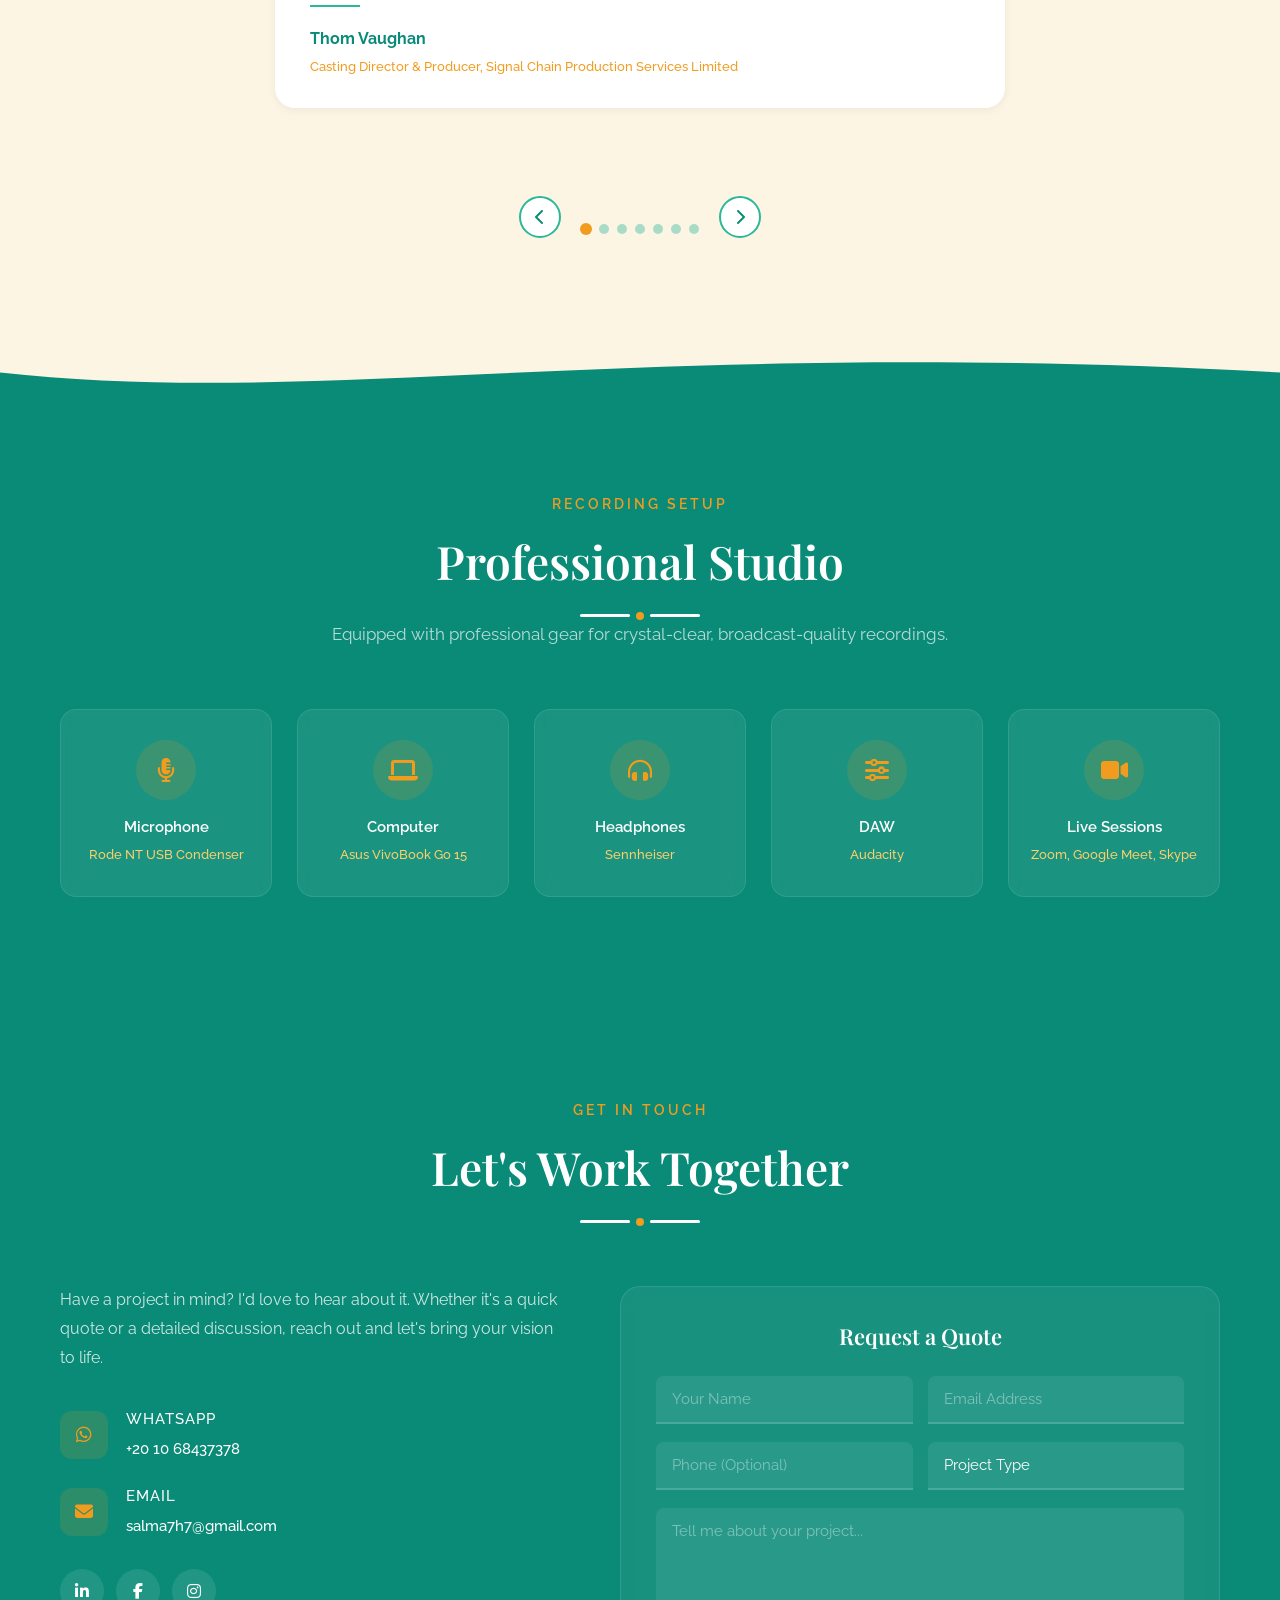
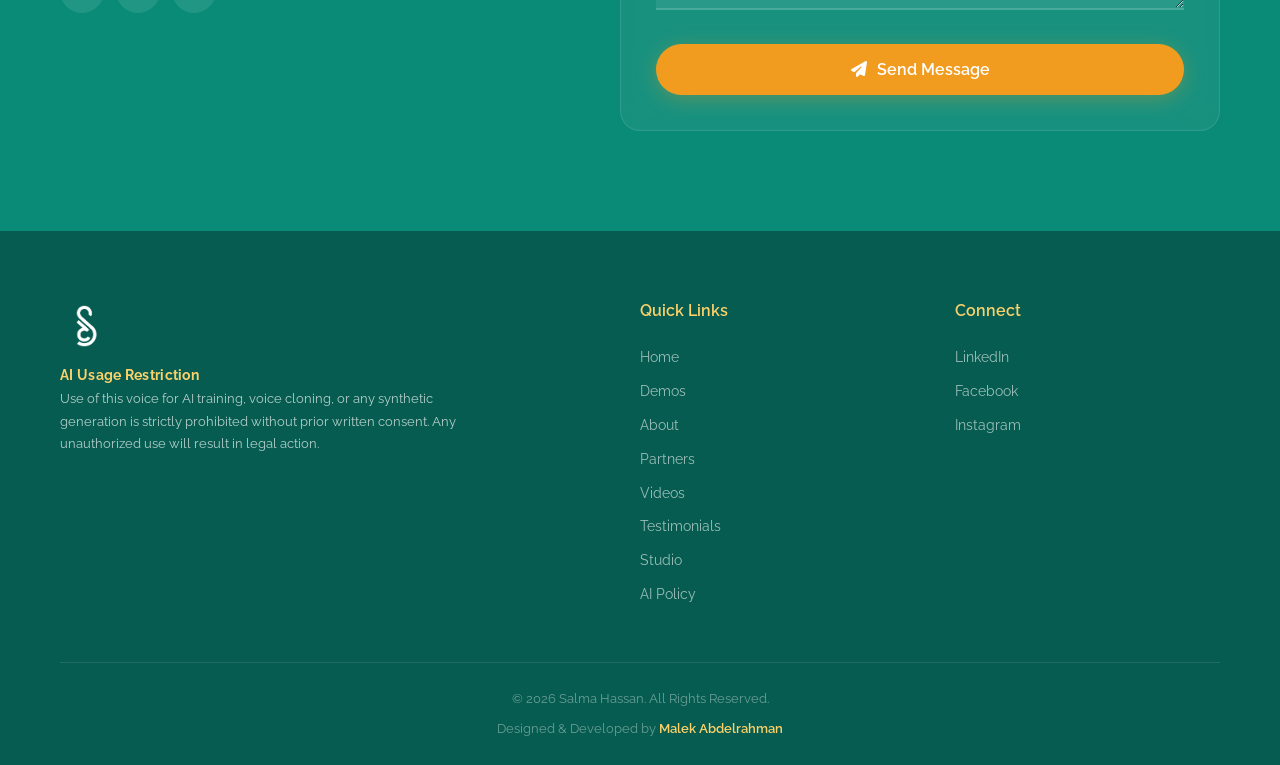
==== commit e2b98bd4: "Update video sources in Arabic and English versions to Google Drive for improved accessibility, and " ====
--- a/index.html
+++ b/index.html
@@ -391,7 +391,7 @@
                         <p class="video-title">Noor in Tayebeen Village &ndash; Mina</p>
                     </div>
                     <div class="video-slide">
-                        <div class="video-wrapper tiktok-video"><iframe src="https://www.tiktok.com/embed/v2/7631080962629192981" title="Flash - Fares Role" allow="accelerometer; autoplay; clipboard-write; encrypted-media; gyroscope; picture-in-picture" allowfullscreen></iframe></div>
+                        <div class="video-wrapper"><iframe src="https://drive.google.com/file/d/16RRGTKXmjdVxPTLy8SoNNJCpAv2tZAFZ/preview" title="Flash - Fares Role" allow="accelerometer; autoplay; clipboard-write; encrypted-media; gyroscope; picture-in-picture" allowfullscreen></iframe></div>
                         <p class="video-title">Flash &ndash; Fares Role</p>
                     </div>
                     <div class="video-slide">
--- a/css/styles.css
+++ b/css/styles.css
@@ -469,7 +469,7 @@
 
 .hero-image-container {
     position: relative;
-    width: 420px;
+    width: 500px;
 }
 
 .hero-photo-frame {
@@ -1084,7 +1084,8 @@
 
 .video-wrapper.tiktok-video iframe {
     background: #000;
-    object-fit: cover;
+    top: 50%;
+    transform: translateY(-50%);
 }
 
 .video-title {
@@ -1644,7 +1645,7 @@
     .hero-description { margin: 0 auto 35px; }
     .hero-cta { justify-content: center; }
     .hero-visual { order: -1; }
-    .hero-image-container { width: 320px; margin: 0 auto; }
+    .hero-image-container { width: 400px; margin: 0 auto; }
     .wave-bars { right: -20px; }
 
     .demos-layout { grid-template-columns: 1fr; gap: 30px; }
@@ -1716,7 +1717,7 @@
     .top-bar-left { gap: 15px; font-size: 12px; }
 
     .hero { min-height: auto; padding: 60px 0 40px; }
-    .hero-image-container { width: 260px; }
+    .hero-image-container { width: 320px; }
     .hero-title { font-size: clamp(30px, 8vw, 44px); }
 
     .demos, .about, .videos, .testimonials, .partners { padding: 60px 0; }
@@ -1751,7 +1752,7 @@
 @media (max-width: 480px) {
     .container { padding: 0 15px; }
     .hero { padding: 40px 0 30px; }
-    .hero-image-container { width: 220px; }
+    .hero-image-container { width: 280px; }
     .hero-cta { flex-direction: column; align-items: stretch; }
     .btn { width: 100%; justify-content: center; }
 
@@ -1803,5 +1804,5 @@
     .hero { min-height: auto; padding: 40px 0; }
     .hero-content { grid-template-columns: 1fr 1fr; text-align: left; }
     .hero-visual { order: 0; }
-    .hero-image-container { width: 200px; }
-}
+    .hero-image-container { width: 250px; }
+}
